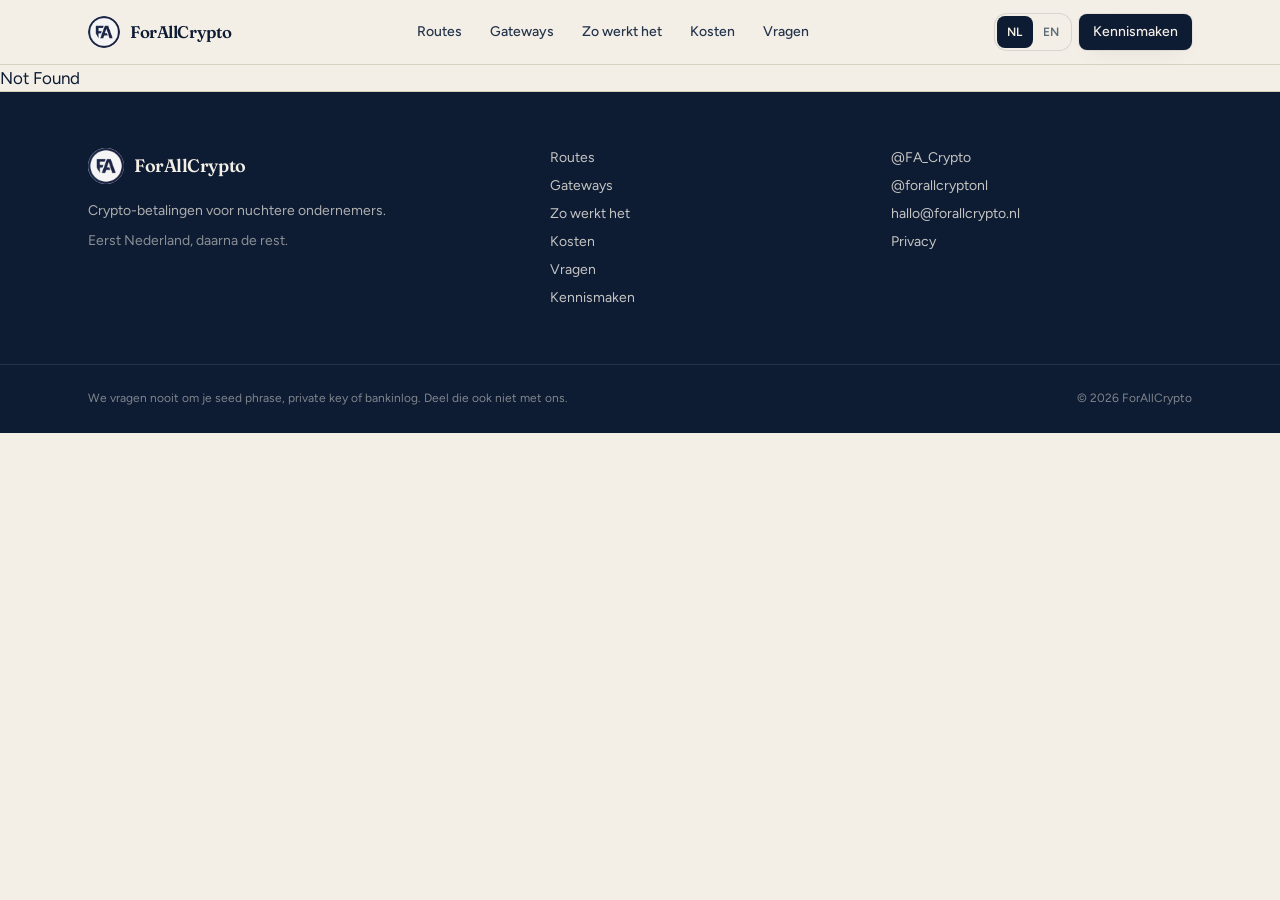
==== betaallink/index.html @ 60eb24a6 "Initial ForAllCrypto site for Netlify Git import" ====
<!DOCTYPE html><html lang="nl"><head><meta name="twitter:card" content="summary_large_image"><meta property="og:title" content="ForAllCrypto"><meta property="og:description" content="Accept crypto payments for your business."><meta charSet="utf-8"/><meta name="viewport" content="width=device-width, initial-scale=1"/><link rel="preload" as="image" href="/media/fa-avatar.jpg"/><link rel="preload" as="image" href="/media/route-link.jpg"/><link rel="stylesheet" href="/assets/styles-Dtj2QaFm.css" data-precedence="default"/><link rel="stylesheet" href="https://fonts.googleapis.com/css2?family=Figtree:ital,wght@0,400;0,500;0,600;0,700;1,400&amp;family=Fraunces:opsz,wght@9..144,500;9..144,600;9..144,700&amp;family=IBM+Plex+Mono:wght@500&amp;display=swap" data-precedence="default"/><title>ForAllCrypto</title><meta name="description" content="Accepteer Bitcoin en crypto in je winkel, webshop of praktijk. ForAllCrypto richt CoinGate in — helder uitgelegd, getest voordat je live gaat."/><meta name="theme-color" content="#0D1B33"/><link rel="modulepreload" href="/assets/index-r__6BEg7.js"/><link rel="modulepreload" href="/assets/betaallink-CCTrURVO.js"/><link rel="modulepreload" href="/assets/inner-page-BhncmUHJ.js"/><link rel="icon" type="image/svg+xml" href="/favicon.svg"/><link rel="manifest" href="/__grok/manifest.webmanifest"/><link rel="apple-touch-icon" href="/__grok/icon-180.png"/><link rel="preconnect" href="https://fonts.googleapis.com"/><link rel="preconnect" href="https://fonts.gstatic.com" crossorigin="anonymous"/><meta name="apple-mobile-web-app-title" content="ForAllCrypto"><meta name="apple-mobile-web-app-status-bar-style" content="black"></head><body><div class="min-h-dvh bg-paper text-ink"><a href="#main" class="sr-only focus:not-sr-only focus:absolute focus:left-4 focus:top-4 focus:z-50 focus:rounded-md focus:bg-ink focus:px-3 focus:py-2 focus:text-paper">Ga naar de inhoud</a><header class="sticky top-0 z-40 border-b border-line/80 bg-paper/90 backdrop-blur-md"><div class="mx-auto flex h-16 max-w-6xl items-center justify-between gap-4 px-4 sm:px-6"><a aria-label="ForAllCrypto" href="/" class="shrink-0"><span class="flex items-center gap-2.5"><img src="/media/fa-avatar.jpg" alt="" width="40" height="40" class="block rounded-full outline-1 -outline-offset-1 outline-ink/10 size-8"/><span class="font-display text-[1.05rem] font-semibold tracking-tight text-ink">ForAllCrypto</span></span></a><nav class="hidden items-center gap-7 lg:flex" aria-label="Hoofd"><a href="/#routes" class="text-sm font-medium text-ink-soft transition-colors hover:text-ink">Routes</a><a href="/gateways" class="text-sm font-medium text-ink-soft transition-colors hover:text-ink">Gateways</a><a href="/zo-werkt-het" class="text-sm font-medium text-ink-soft transition-colors hover:text-ink">Zo werkt het</a><a href="/kosten" class="text-sm font-medium text-ink-soft transition-colors hover:text-ink">Kosten</a><a href="/faq" class="text-sm font-medium text-ink-soft transition-colors hover:text-ink">Vragen</a></nav><div class="flex items-center gap-2"><div class="flex rounded-md p-0.5 shadow-[0_0_0_1px_rgba(13,27,51,0.12)]" role="group" aria-label="Language"><button type="button" class="h-8 min-w-9 rounded-sm px-2 text-xs font-semibold tracking-wide bg-ink text-paper" aria-pressed="true">NL</button><button type="button" class="h-8 min-w-9 rounded-sm px-2 text-xs font-semibold tracking-wide text-muted hover:text-ink" aria-pressed="false">EN</button></div><a href="/kennismaken" class="items-center justify-center gap-2 whitespace-nowrap font-medium transition-[transform,background-color,color,box-shadow,opacity] duration-150 ease-out focus-visible:outline-none focus-visible:ring-2 focus-visible:ring-ink/40 focus-visible:ring-offset-2 focus-visible:ring-offset-paper disabled:pointer-events-none disabled:opacity-40 active:not-disabled:scale-[0.96] [&amp;_svg]:pointer-events-none [&amp;_svg]:shrink-0 bg-ink text-paper shadow-border hover:bg-ink-soft h-9 rounded-sm px-3.5 text-sm hidden sm:inline-flex">Kennismaken</a><button type="button" class="inline-flex size-11 items-center justify-center rounded-md lg:hidden" aria-expanded="false" aria-label="Menu"><svg xmlns="http://www.w3.org/2000/svg" width="24" height="24" viewBox="0 0 24 24" fill="none" stroke="currentColor" stroke-width="2" stroke-linecap="round" stroke-linejoin="round" class="lucide lucide-menu size-5" aria-hidden="true"><path d="M4 12h16"></path><path d="M4 18h16"></path><path d="M4 6h16"></path></svg></button></div></div></header><!--$--><main id="main"><section class="border-b border-line px-4 py-12 sm:px-6 sm:py-16"><div class="mx-auto grid max-w-6xl items-end gap-10 lg:grid-cols-[1.1fr_0.9fr]"><div><a href="/" class="mb-6 inline-flex items-center gap-2 text-sm font-medium text-muted hover:text-ink"><svg xmlns="http://www.w3.org/2000/svg" width="24" height="24" viewBox="0 0 24 24" fill="none" stroke="currentColor" stroke-width="2" stroke-linecap="round" stroke-linejoin="round" class="lucide lucide-arrow-left size-4" aria-hidden="true"><path d="m12 19-7-7 7-7"></path><path d="M19 12H5"></path></svg>Terug naar home</a><p class="text-xs font-semibold uppercase tracking-[0.18em] text-steel">Dienstverleners</p><h1 class="mt-3 max-w-2xl font-display text-4xl font-medium tracking-tight text-ink sm:text-5xl">Een betaallink onder je offerte.</h1><p class="mt-5 max-w-xl text-lg text-muted">Geen kassa, geen webshop-plugin. Een verzoek, een QR, een status. Past bij freelancers, studios en bureaus.</p><a href="/kennismaken" class="inline-flex items-center justify-center gap-2 whitespace-nowrap font-medium transition-[transform,background-color,color,box-shadow,opacity] duration-150 ease-out focus-visible:outline-none focus-visible:ring-2 focus-visible:ring-ink/40 focus-visible:ring-offset-2 focus-visible:ring-offset-paper disabled:pointer-events-none disabled:opacity-40 active:not-disabled:scale-[0.96] [&amp;_svg]:pointer-events-none [&amp;_svg]:shrink-0 bg-ink text-paper shadow-border hover:bg-ink-soft h-11 rounded-md px-5 text-sm mt-8">Bespreek deze route</a></div><img src="/media/route-link.jpg" alt="" class="aspect-[4/3] w-full rounded-xl object-cover shadow-border outline outline-1 -outline-offset-1 outline-ink/10"/></div></section><section class="px-4 py-14 sm:px-6 sm:py-20"><div class="mx-auto max-w-6xl"><div class="grid gap-6 md:grid-cols-3"><article class="rounded-xl bg-paper-2 p-6"><h2 class="font-display text-xl font-medium text-ink">Stuur wanneer jij klaar bent</h2><p class="mt-3 text-sm leading-relaxed text-muted">Bedrag en omschrijving, link in de mail of op de factuur. De klant betaalt wanneer het uitkomt.</p></article><article class="rounded-xl bg-paper-2 p-6"><h2 class="font-display text-xl font-medium text-ink">Zichtbaar voor jou</h2><p class="mt-3 text-sm leading-relaxed text-muted">Je ziet of het verzoek open, betaald of verlopen is. Geen giswerk in WhatsApp.</p></article><article class="rounded-xl bg-paper-2 p-6"><h2 class="font-display text-xl font-medium text-ink">Ook voor eenmalige bedragen</h2><p class="mt-3 text-sm leading-relaxed text-muted">Aanbetaling, restbedrag, internationale opdrachtgever. We zetten de flow één keer goed.</p></article></div></div></section></main><!--/$--><footer class="border-t border-line bg-ink text-paper"><div class="mx-auto grid max-w-6xl gap-10 px-4 py-14 sm:px-6 md:grid-cols-[1.4fr_1fr_1fr]"><div><span class="flex items-center gap-2.5"><img src="/media/fa-avatar.jpg" alt="" width="40" height="40" class="block rounded-full outline-1 -outline-offset-1 outline-ink/10 size-9"/><span class="font-display text-lg font-semibold tracking-tight">ForAllCrypto</span></span><p class="mt-4 max-w-sm text-sm leading-relaxed text-paper/70">Crypto-betalingen voor nuchtere ondernemers.</p><p class="mt-2 text-sm text-paper/55">Eerst Nederland, daarna de rest.</p></div><div class="flex flex-col gap-2 text-sm"><a href="/winkel" class="text-paper/80 hover:text-paper">Routes</a><a href="/gateways" class="text-paper/80 hover:text-paper">Gateways</a><a href="/zo-werkt-het" class="text-paper/80 hover:text-paper">Zo werkt het</a><a href="/kosten" class="text-paper/80 hover:text-paper">Kosten</a><a href="/faq" class="text-paper/80 hover:text-paper">Vragen</a><a href="/kennismaken" class="text-paper/80 hover:text-paper">Kennismaken</a></div><div class="flex flex-col gap-2 text-sm"><a href="https://x.com/FA_Crypto" target="_blank" rel="noreferrer" class="text-paper/80 hover:text-paper">@FA_Crypto</a><a href="https://x.com/forallcryptonl" target="_blank" rel="noreferrer" class="text-paper/80 hover:text-paper">@forallcryptonl</a><a href="mailto:hallo@forallcrypto.nl" class="text-paper/80 hover:text-paper">hallo@forallcrypto.nl</a><a href="/privacy" class="text-paper/80 hover:text-paper">Privacy</a></div></div><div class="border-t border-paper/10"><div class="mx-auto flex max-w-6xl flex-col gap-3 px-4 py-6 text-xs leading-relaxed text-paper/50 sm:flex-row sm:items-center sm:justify-between sm:px-6"><p>We vragen nooit om je seed phrase, private key of bankinlog. Deel die ook niet met ons.</p><p>© <!-- -->2026<!-- --> <!-- -->ForAllCrypto</p></div></div></footer></div><script class="$tsr" id="$tsr-stream-barrier">(self.$R=self.$R||{})["tsr"]=[];self.$_TSR={h(){this.hydrated=!0,this.c()},e(){this.streamEnded=!0,this.c()},c(){this.hydrated&&this.streamEnded&&(delete self.$_TSR,delete self.$R.tsr)},p(e){this.initialized?e():this.buffer.push(e)},buffer:[]};$_TSR.router=($R=>$R[0]={manifest:$R[1]={routes:$R[2]={__root__:$R[3]={preloads:$R[4]=["/assets/index-r__6BEg7.js"],scripts:$R[5]=[$R[6]={attrs:$R[7]={type:"module",async:!0,src:"/assets/index-r__6BEg7.js"}}]},"/betaallink":$R[8]={preloads:$R[9]=["/assets/betaallink-CCTrURVO.js","/assets/inner-page-BhncmUHJ.js"]}}},matches:$R[10]=[$R[11]={i:"__root__ ",u:1788817707900,s:"success",ssr:!0},$R[12]={i:" betaallink betaallink",u:1788817707900,s:"success",ssr:!0}]})($R["tsr"]);$_TSR.e();document.currentScript.remove()</script><script type="module" async="" src="/assets/index-r__6BEg7.js"></script></body></html>
---- assets/styles-Dtj2QaFm.css ----
/*! tailwindcss v4.3.3 | MIT License | https://tailwindcss.com */
@layer properties{@supports (((-webkit-hyphens:none)) and (not (margin-trim:inline))) or ((-moz-orient:inline) and (not (color:rgb(from red r g b)))){*,:before,:after,::backdrop{--tw-scale-x:1;--tw-scale-y:1;--tw-scale-z:1;--tw-rotate-x:initial;--tw-rotate-y:initial;--tw-rotate-z:initial;--tw-skew-x:initial;--tw-skew-y:initial;--tw-space-y-reverse:0;--tw-divide-y-reverse:0;--tw-border-style:solid;--tw-leading:initial;--tw-font-weight:initial;--tw-tracking:initial;--tw-ordinal:initial;--tw-slashed-zero:initial;--tw-numeric-figure:initial;--tw-numeric-spacing:initial;--tw-numeric-fraction:initial;--tw-shadow:0 0 #0000;--tw-shadow-color:initial;--tw-shadow-alpha:100%;--tw-inset-shadow:0 0 #0000;--tw-inset-shadow-color:initial;--tw-inset-shadow-alpha:100%;--tw-ring-color:initial;--tw-ring-shadow:0 0 #0000;--tw-inset-ring-color:initial;--tw-inset-ring-shadow:0 0 #0000;--tw-ring-inset:initial;--tw-ring-offset-width:0px;--tw-ring-offset-color:#fff;--tw-ring-offset-shadow:0 0 #0000;--tw-outline-style:solid;--tw-blur:initial;--tw-brightness:initial;--tw-contrast:initial;--tw-grayscale:initial;--tw-hue-rotate:initial;--tw-invert:initial;--tw-opacity:initial;--tw-saturate:initial;--tw-sepia:initial;--tw-drop-shadow:initial;--tw-drop-shadow-color:initial;--tw-drop-shadow-alpha:100%;--tw-drop-shadow-size:initial;--tw-backdrop-blur:initial;--tw-backdrop-brightness:initial;--tw-backdrop-contrast:initial;--tw-backdrop-grayscale:initial;--tw-backdrop-hue-rotate:initial;--tw-backdrop-invert:initial;--tw-backdrop-opacity:initial;--tw-backdrop-saturate:initial;--tw-backdrop-sepia:initial;--tw-duration:initial;--tw-ease:initial;--tw-translate-x:0;--tw-translate-y:0;--tw-translate-z:0;--tw-content:""}}}@layer theme{:root,:host{--font-sans:"Figtree", "Segoe UI", system-ui, sans-serif;--font-mono:"IBM Plex Mono", ui-monospace, "SF Mono", Menlo, monospace;--color-red-500:oklch(63.7% .237 25.331);--color-zinc-50:oklch(98.5% 0 none);--color-zinc-400:oklch(70.5% .015 286.067);--color-zinc-500:oklch(55.2% .016 285.938);--color-zinc-900:oklch(21% .006 285.885);--color-zinc-950:oklch(14.1% .005 285.823);--color-neutral-100:oklch(97% 0 none);--color-neutral-300:oklch(87% 0 none);--color-neutral-500:oklch(55.6% 0 none);--color-neutral-700:oklch(37.1% 0 none);--color-neutral-900:oklch(20.5% 0 none);--color-black:#000;--color-white:#fff;--spacing:.25rem;--container-sm:24rem;--container-md:28rem;--container-lg:32rem;--container-xl:36rem;--container-2xl:42rem;--container-6xl:72rem;--text-xs:.75rem;--text-xs--line-height:calc(1 / .75);--text-sm:.875rem;--text-sm--line-height:calc(1.25 / .875);--text-base:1rem;--text-base--line-height:calc(1.5 / 1);--text-lg:1.125rem;--text-lg--line-height:calc(1.75 / 1.125);--text-xl:1.25rem;--text-xl--line-height:calc(1.75 / 1.25);--text-2xl:1.5rem;--text-2xl--line-height:calc(2 / 1.5);--text-3xl:1.875rem;--text-3xl--line-height:calc(2.25 / 1.875);--text-4xl:2.25rem;--text-4xl--line-height:calc(2.5 / 2.25);--text-5xl:3rem;--text-5xl--line-height:1;--text-6xl:3.75rem;--text-6xl--line-height:1;--font-weight-medium:500;--font-weight-semibold:600;--tracking-tight:-.025em;--tracking-wide:.025em;--leading-tight:1.25;--leading-snug:1.375;--leading-normal:1.5;--leading-relaxed:1.625;--radius-xs:4px;--radius-sm:8px;--radius-md:12px;--radius-lg:20px;--radius-xl:28px;--radius-2xl:36px;--ease-out:cubic-bezier(.22, 1, .36, 1);--ease-in-out:cubic-bezier(.4, 0, .2, 1);--animate-pulse:pulse 2s cubic-bezier(.4, 0, .6, 1) infinite;--blur-md:12px;--default-transition-duration:.15s;--default-transition-timing-function:cubic-bezier(.4, 0, .2, 1);--default-font-family:var(--font-sans);--default-mono-font-family:var(--font-mono);--color-paper:#f3efe6;--color-paper-2:#e8e1d2;--color-paper-3:#ddd4c2;--color-ink:#0d1b33;--color-ink-soft:#24344c;--color-muted:#5c6b7a;--color-steel:#6a7f93;--color-line:#d4cbb8;--color-live:#2f6b55;--color-live-bg:#dce8e2;--color-warn:#8a5a2b;--font-display:"Fraunces", "Iowan Old Style", "Palatino Linotype", serif;--shadow-border:0px 0px 0px 1px #0d1b330f, 0px 1px 2px -1px #0d1b330f, 0px 8px 24px -12px #0d1b331f;--motion-quick:.15s;--motion-fast:.25s;--motion-slow:.4s}}@layer base{*,:after,:before,::backdrop{box-sizing:border-box;border:0 solid;margin:0;padding:0}::file-selector-button{box-sizing:border-box;border:0 solid;margin:0;padding:0}html,:host{-webkit-text-size-adjust:100%;tab-size:4;line-height:1.5;font-family:var(--default-font-family,-apple-system, BlinkMacSystemFont, "Segoe UI", Roboto, "Helvetica Neue", "Noto Sans", Arial, sans-serif, "Apple Color Emoji", "Segoe UI Emoji", "Segoe UI Symbol", "Noto Color Emoji");font-feature-settings:var(--default-font-feature-settings,normal);font-variation-settings:var(--default-font-variation-settings,normal);-webkit-tap-highlight-color:transparent}hr{height:0;color:inherit;border-top-width:1px}abbr:where([title]){-webkit-text-decoration:underline dotted;text-decoration:underline dotted}h1,h2,h3,h4,h5,h6{font-size:inherit;font-weight:inherit}a{color:inherit;-webkit-text-decoration:inherit;-webkit-text-decoration:inherit;-webkit-text-decoration:inherit;-webkit-text-decoration:inherit;text-decoration:inherit}b,strong{font-weight:bolder}code,kbd,samp,pre{font-family:var(--default-mono-font-family,ui-monospace, SFMono-Regular, Menlo, Monaco, Consolas, "Liberation Mono", "Courier New", monospace);font-feature-settings:var(--default-mono-font-feature-settings,normal);font-variation-settings:var(--default-mono-font-variation-settings,normal);font-size:1em}small{font-size:80%}sub,sup{vertical-align:baseline;font-size:75%;line-height:0;position:relative}sub{bottom:-.25em}sup{top:-.5em}table{text-indent:0;border-color:inherit;border-collapse:collapse}:-moz-focusring:where(:not(iframe)){outline:auto}progress{vertical-align:baseline}summary{display:list-item}ol,ul,menu{list-style:none}img,svg,video,canvas,audio,iframe,embed,object{vertical-align:middle;display:block}img,video{max-width:100%;height:auto}button,input,select,optgroup,textarea{font:inherit;font-feature-settings:inherit;font-variation-settings:inherit;letter-spacing:inherit;color:inherit;opacity:1;background-color:#0000;border-radius:0}::file-selector-button{font:inherit;font-feature-settings:inherit;font-variation-settings:inherit;letter-spacing:inherit;color:inherit;opacity:1;background-color:#0000;border-radius:0}:where(select:is([multiple],[size])) optgroup{font-weight:bolder}:where(select:is([multiple],[size])) optgroup option{padding-inline-start:20px}::file-selector-button{margin-inline-end:4px}::placeholder{opacity:1}@supports (not ((-webkit-appearance:-apple-pay-button))) or (contain-intrinsic-size:1px){::placeholder{color:currentColor}@supports (color:color-mix(in lab, red, red)){::placeholder{color:color-mix(in oklab, currentcolor 50%, transparent)}}}textarea{resize:vertical}::-webkit-search-decoration{-webkit-appearance:none}::-webkit-date-and-time-value{min-height:1lh;text-align:inherit}::-webkit-datetime-edit{display:inline-flex}::-webkit-datetime-edit-fields-wrapper{padding:0}::-webkit-datetime-edit{padding-block:0}::-webkit-datetime-edit-year-field{padding-block:0}::-webkit-datetime-edit-month-field{padding-block:0}::-webkit-datetime-edit-day-field{padding-block:0}::-webkit-datetime-edit-hour-field{padding-block:0}::-webkit-datetime-edit-minute-field{padding-block:0}::-webkit-datetime-edit-second-field{padding-block:0}::-webkit-datetime-edit-millisecond-field{padding-block:0}::-webkit-datetime-edit-meridiem-field{padding-block:0}::-webkit-calendar-picker-indicator{line-height:1}:-moz-ui-invalid{box-shadow:none}button,input:where([type=button],[type=reset],[type=submit]){appearance:button}::file-selector-button{appearance:button}::-webkit-inner-spin-button{height:auto}::-webkit-outer-spin-button{height:auto}[hidden]:where(:not([hidden=until-found])){display:none!important}html{-webkit-font-smoothing:antialiased;-moz-osx-font-smoothing:grayscale;background:var(--color-paper);color:var(--color-ink)}body{background:var(--color-paper);color:var(--color-ink);font-family:var(--font-sans);font-size:1.0625rem;line-height:1.55}button:not(:disabled),[role=button]:not(:disabled){cursor:pointer}h1,h2,h3{text-wrap:balance;font-family:var(--font-display);letter-spacing:-.03em;line-height:1.12}p{text-wrap:pretty}::selection{background:var(--color-ink);color:var(--color-paper)}input,textarea,select{font:inherit}}@layer components;@layer utilities{.collapse{visibility:collapse}.invisible{visibility:hidden}.visible{visibility:visible}.sr-only{clip-path:inset(50%);white-space:nowrap;border-width:0;width:1px;height:1px;margin:-1px;padding:0;position:absolute;overflow:hidden}.absolute{position:absolute}.fixed{position:fixed}.relative{position:relative}.static{position:static}.sticky{position:sticky}.inset-0{inset:0}.top-0{top:0}.right-1{right:var(--spacing)}.right-2{right:calc(var(--spacing) * 2)}.right-3{right:calc(var(--spacing) * 3)}.right-4{right:calc(var(--spacing) * 4)}.bottom-4{bottom:calc(var(--spacing) * 4)}.left-1{left:var(--spacing)}.left-2{left:calc(var(--spacing) * 2)}.left-3{left:calc(var(--spacing) * 3)}.left-4{left:calc(var(--spacing) * 4)}.z-40{z-index:40}.container{width:100%}@media (width>=40rem){.container{max-width:40rem}}@media (width>=48rem){.container{max-width:48rem}}@media (width>=64rem){.container{max-width:64rem}}@media (width>=80rem){.container{max-width:80rem}}@media (width>=96rem){.container{max-width:96rem}}.mx-auto{margin-inline:auto}.mt-0\.5{margin-top:calc(var(--spacing) * .5)}.mt-1{margin-top:var(--spacing)}.mt-2{margin-top:calc(var(--spacing) * 2)}.mt-3{margin-top:calc(var(--spacing) * 3)}.mt-4{margin-top:calc(var(--spacing) * 4)}.mt-5{margin-top:calc(var(--spacing) * 5)}.mt-6{margin-top:calc(var(--spacing) * 6)}.mt-8{margin-top:calc(var(--spacing) * 8)}.mt-10{margin-top:calc(var(--spacing) * 10)}.mb-6{margin-bottom:calc(var(--spacing) * 6)}.ml-px{margin-left:1px}.block{display:block}.flex{display:flex}.grid{display:grid}.hidden{display:none}.inline{display:inline}.inline-flex{display:inline-flex}.table{display:table}.aspect-\[4\/3\]{aspect-ratio:4/3}.aspect-\[16\/9\]{aspect-ratio:16/9}.aspect-\[16\/10\]{aspect-ratio:16/10}.size-4{width:calc(var(--spacing) * 4);height:calc(var(--spacing) * 4)}.size-5{width:calc(var(--spacing) * 5);height:calc(var(--spacing) * 5)}.size-8{width:calc(var(--spacing) * 8);height:calc(var(--spacing) * 8)}.size-9{width:calc(var(--spacing) * 9);height:calc(var(--spacing) * 9)}.size-10{width:calc(var(--spacing) * 10);height:calc(var(--spacing) * 10)}.size-11{width:calc(var(--spacing) * 11);height:calc(var(--spacing) * 11)}.size-40{width:calc(var(--spacing) * 40);height:calc(var(--spacing) * 40)}.h-1{height:var(--spacing)}.h-2{height:calc(var(--spacing) * 2)}.h-8{height:calc(var(--spacing) * 8)}.h-9{height:calc(var(--spacing) * 9)}.h-11{height:calc(var(--spacing) * 11)}.h-12{height:calc(var(--spacing) * 12)}.h-16{height:calc(var(--spacing) * 16)}.min-h-12{min-height:calc(var(--spacing) * 12)}.min-h-28{min-height:calc(var(--spacing) * 28)}.min-h-dvh{min-height:100dvh}.min-h-screen{min-height:100vh}.w-8{width:calc(var(--spacing) * 8)}.w-full{width:100%}.max-w-2xl{max-width:var(--container-2xl)}.max-w-6xl{max-width:var(--container-6xl)}.max-w-\[16rem\]{max-width:16rem}.max-w-lg{max-width:var(--container-lg)}.max-w-md{max-width:var(--container-md)}.max-w-sm{max-width:var(--container-sm)}.max-w-xl{max-width:var(--container-xl)}.min-w-9{min-width:calc(var(--spacing) * 9)}.flex-1{flex:1}.shrink{flex-shrink:1}.shrink-0{flex-shrink:0}.scale-100{--tw-scale-x:100%;--tw-scale-y:100%;--tw-scale-z:100%;scale:var(--tw-scale-x) var(--tw-scale-y)}.scale-\[0\.25\]{scale:.25}.transform{transform:var(--tw-rotate-x,) var(--tw-rotate-y,) var(--tw-rotate-z,) var(--tw-skew-x,) var(--tw-skew-y,)}.animate-pulse{animation:var(--animate-pulse)}.cursor-pointer{cursor:pointer}.resize{resize:both}.appearance-none{appearance:none}.flex-col{flex-direction:column}.flex-wrap{flex-wrap:wrap}.place-items-center{place-items:center}.items-baseline{align-items:baseline}.items-center{align-items:center}.items-end{align-items:flex-end}.items-start{align-items:flex-start}.justify-between{justify-content:space-between}.justify-center{justify-content:center}.gap-1{gap:var(--spacing)}.gap-1\.5{gap:calc(var(--spacing) * 1.5)}.gap-2{gap:calc(var(--spacing) * 2)}.gap-2\.5{gap:calc(var(--spacing) * 2.5)}.gap-3{gap:calc(var(--spacing) * 3)}.gap-4{gap:calc(var(--spacing) * 4)}.gap-5{gap:calc(var(--spacing) * 5)}.gap-6{gap:calc(var(--spacing) * 6)}.gap-7{gap:calc(var(--spacing) * 7)}.gap-10{gap:calc(var(--spacing) * 10)}.gap-12{gap:calc(var(--spacing) * 12)}.gap-px{gap:1px}:where(.space-y-2>:not(:last-child)){--tw-space-y-reverse:0;margin-block-start:calc(calc(var(--spacing) * 2) * var(--tw-space-y-reverse));margin-block-end:calc(calc(var(--spacing) * 2) * calc(1 - var(--tw-space-y-reverse)))}:where(.space-y-3>:not(:last-child)){--tw-space-y-reverse:0;margin-block-start:calc(calc(var(--spacing) * 3) * var(--tw-space-y-reverse));margin-block-end:calc(calc(var(--spacing) * 3) * calc(1 - var(--tw-space-y-reverse)))}.gap-x-5{column-gap:calc(var(--spacing) * 5)}.gap-y-2{row-gap:calc(var(--spacing) * 2)}:where(.divide-y>:not(:last-child)){--tw-divide-y-reverse:0;border-bottom-style:var(--tw-border-style);border-top-style:var(--tw-border-style);border-top-width:calc(1px * var(--tw-divide-y-reverse));border-bottom-width:calc(1px * calc(1 - var(--tw-divide-y-reverse)))}:where(.divide-line>:not(:last-child)){border-color:var(--color-line)}.truncate{text-overflow:ellipsis;white-space:nowrap;overflow:hidden}.overflow-hidden{overflow:hidden}.rounded{border-radius:.25rem}.rounded-2xl{border-radius:var(--radius-2xl)}.rounded-full{border-radius:2147483647px}.rounded-lg{border-radius:var(--radius-lg)}.rounded-md{border-radius:var(--radius-md)}.rounded-sm{border-radius:var(--radius-sm)}.rounded-xl{border-radius:var(--radius-xl)}.border{border-style:var(--tw-border-style);border-width:1px}.border-y{border-block-style:var(--tw-border-style);border-block-width:1px}.border-t{border-top-style:var(--tw-border-style);border-top-width:1px}.border-b{border-bottom-style:var(--tw-border-style);border-bottom-width:1px}.border-line{border-color:var(--color-line)}.border-line\/80{border-color:#d4cbb8cc}@supports (color:color-mix(in lab, red, red)){.border-line\/80{border-color:color-mix(in oklab, var(--color-line) 80%, transparent)}}.border-neutral-300{border-color:var(--color-neutral-300)}.border-paper\/10{border-color:#f3efe61a}@supports (color:color-mix(in lab, red, red)){.border-paper\/10{border-color:color-mix(in oklab, var(--color-paper) 10%, transparent)}}.bg-black{background-color:var(--color-black)}.bg-black\/10{background-color:#0000001a}@supports (color:color-mix(in lab, red, red)){.bg-black\/10{background-color:color-mix(in oklab, var(--color-black) 10%, transparent)}}.bg-ink{background-color:var(--color-ink)}.bg-ink\/5{background-color:#0d1b330d}@supports (color:color-mix(in lab, red, red)){.bg-ink\/5{background-color:color-mix(in oklab, var(--color-ink) 5%, transparent)}}.bg-ink\/10{background-color:#0d1b331a}@supports (color:color-mix(in lab, red, red)){.bg-ink\/10{background-color:color-mix(in oklab, var(--color-ink) 10%, transparent)}}.bg-line{background-color:var(--color-line)}.bg-live-bg{background-color:var(--color-live-bg)}.bg-paper{background-color:var(--color-paper)}.bg-paper-2{background-color:var(--color-paper-2)}.bg-paper-2\/60{background-color:#e8e1d299}@supports (color:color-mix(in lab, red, red)){.bg-paper-2\/60{background-color:color-mix(in oklab, var(--color-paper-2) 60%, transparent)}}.bg-paper-3{background-color:var(--color-paper-3)}.bg-paper\/5{background-color:#f3efe60d}@supports (color:color-mix(in lab, red, red)){.bg-paper\/5{background-color:color-mix(in oklab, var(--color-paper) 5%, transparent)}}.bg-paper\/10{background-color:#f3efe61a}@supports (color:color-mix(in lab, red, red)){.bg-paper\/10{background-color:color-mix(in oklab, var(--color-paper) 10%, transparent)}}.bg-paper\/90{background-color:#f3efe6e6}@supports (color:color-mix(in lab, red, red)){.bg-paper\/90{background-color:color-mix(in oklab, var(--color-paper) 90%, transparent)}}.bg-paper\/95{background-color:#f3efe6f2}@supports (color:color-mix(in lab, red, red)){.bg-paper\/95{background-color:color-mix(in oklab, var(--color-paper) 95%, transparent)}}.bg-transparent{background-color:#0000}.bg-zinc-50{background-color:var(--color-zinc-50)}.object-cover{object-fit:cover}.p-0\.5{padding:calc(var(--spacing) * .5)}.p-2{padding:calc(var(--spacing) * 2)}.p-3{padding:calc(var(--spacing) * 3)}.p-6{padding:calc(var(--spacing) * 6)}.p-8{padding:calc(var(--spacing) * 8)}.p-\[16px\]{padding:16px}.px-2{padding-inline:calc(var(--spacing) * 2)}.px-2\.5{padding-inline:calc(var(--spacing) * 2.5)}.px-3{padding-inline:calc(var(--spacing) * 3)}.px-3\.5{padding-inline:calc(var(--spacing) * 3.5)}.px-4{padding-inline:calc(var(--spacing) * 4)}.px-5{padding-inline:calc(var(--spacing) * 5)}.px-6{padding-inline:calc(var(--spacing) * 6)}.py-1{padding-block:var(--spacing)}.py-2{padding-block:calc(var(--spacing) * 2)}.py-3{padding-block:calc(var(--spacing) * 3)}.py-4{padding-block:calc(var(--spacing) * 4)}.py-5{padding-block:calc(var(--spacing) * 5)}.py-6{padding-block:calc(var(--spacing) * 6)}.py-8{padding-block:calc(var(--spacing) * 8)}.py-12{padding-block:calc(var(--spacing) * 12)}.py-14{padding-block:calc(var(--spacing) * 14)}.py-16{padding-block:calc(var(--spacing) * 16)}.pt-5{padding-top:calc(var(--spacing) * 5)}.pr-3\.5{padding-right:calc(var(--spacing) * 3.5)}.pb-3{padding-bottom:calc(var(--spacing) * 3)}.pb-5{padding-bottom:calc(var(--spacing) * 5)}.pb-6{padding-bottom:calc(var(--spacing) * 6)}.pl-4{padding-left:calc(var(--spacing) * 4)}.text-center{text-align:center}.text-left{text-align:left}.text-right{text-align:right}.font-mono{font-family:var(--font-mono)}.text-2xl{font-size:var(--text-2xl);line-height:var(--tw-leading,var(--text-2xl--line-height))}.text-3xl{font-size:var(--text-3xl);line-height:var(--tw-leading,var(--text-3xl--line-height))}.text-4xl{font-size:var(--text-4xl);line-height:var(--tw-leading,var(--text-4xl--line-height))}.text-base{font-size:var(--text-base);line-height:var(--tw-leading,var(--text-base--line-height))}.text-lg{font-size:var(--text-lg);line-height:var(--tw-leading,var(--text-lg--line-height))}.text-sm{font-size:var(--text-sm);line-height:var(--tw-leading,var(--text-sm--line-height))}.text-xl{font-size:var(--text-xl);line-height:var(--tw-leading,var(--text-xl--line-height))}.text-xs{font-size:var(--text-xs);line-height:var(--tw-leading,var(--text-xs--line-height))}.text-\[0\.7rem\]{font-size:.7rem}.text-\[0\.95rem\]{font-size:.95rem}.text-\[0\.98rem\]{font-size:.98rem}.text-\[1\.05rem\]{font-size:1.05rem}.text-\[2\.4rem\]{font-size:2.4rem}.text-\[13px\]{font-size:13px}.leading-\[1\.08\]{--tw-leading:1.08;line-height:1.08}.leading-relaxed{--tw-leading:var(--leading-relaxed);line-height:var(--leading-relaxed)}.font-medium{--tw-font-weight:var(--font-weight-medium);font-weight:var(--font-weight-medium)}.font-semibold{--tw-font-weight:var(--font-weight-semibold);font-weight:var(--font-weight-semibold)}.tracking-\[0\.14em\]{--tw-tracking:.14em;letter-spacing:.14em}.tracking-\[0\.16em\]{--tw-tracking:.16em;letter-spacing:.16em}.tracking-\[0\.18em\]{--tw-tracking:.18em;letter-spacing:.18em}.tracking-tight{--tw-tracking:var(--tracking-tight);letter-spacing:var(--tracking-tight)}.tracking-wide{--tw-tracking:var(--tracking-wide);letter-spacing:var(--tracking-wide)}.text-balance{text-wrap:balance}.text-wrap{text-wrap:wrap}.break-words{overflow-wrap:break-word}.whitespace-nowrap{white-space:nowrap}.text-ink{color:var(--color-ink)}.text-ink-soft{color:var(--color-ink-soft)}.text-live{color:var(--color-live)}.text-muted{color:var(--color-muted)}.text-neutral-500{color:var(--color-neutral-500)}.text-paper{color:var(--color-paper)}.text-paper\/50{color:#f3efe680}@supports (color:color-mix(in lab, red, red)){.text-paper\/50{color:color-mix(in oklab, var(--color-paper) 50%, transparent)}}.text-paper\/55{color:#f3efe68c}@supports (color:color-mix(in lab, red, red)){.text-paper\/55{color:color-mix(in oklab, var(--color-paper) 55%, transparent)}}.text-paper\/60{color:#f3efe699}@supports (color:color-mix(in lab, red, red)){.text-paper\/60{color:color-mix(in oklab, var(--color-paper) 60%, transparent)}}.text-paper\/70{color:#f3efe6b3}@supports (color:color-mix(in lab, red, red)){.text-paper\/70{color:color-mix(in oklab, var(--color-paper) 70%, transparent)}}.text-paper\/75{color:#f3efe6bf}@supports (color:color-mix(in lab, red, red)){.text-paper\/75{color:color-mix(in oklab, var(--color-paper) 75%, transparent)}}.text-paper\/80{color:#f3efe6cc}@supports (color:color-mix(in lab, red, red)){.text-paper\/80{color:color-mix(in oklab, var(--color-paper) 80%, transparent)}}.text-paper\/85{color:#f3efe6d9}@supports (color:color-mix(in lab, red, red)){.text-paper\/85{color:color-mix(in oklab, var(--color-paper) 85%, transparent)}}.text-red-500{color:var(--color-red-500)}.text-steel{color:var(--color-steel)}.text-warn{color:var(--color-warn)}.text-white{color:var(--color-white)}.text-zinc-500{color:var(--color-zinc-500)}.text-zinc-900{color:var(--color-zinc-900)}.uppercase{text-transform:uppercase}.tabular-nums{--tw-numeric-spacing:tabular-nums;font-variant-numeric:var(--tw-ordinal,) var(--tw-slashed-zero,) var(--tw-numeric-figure,) var(--tw-numeric-spacing,) var(--tw-numeric-fraction,)}.underline-offset-4{text-underline-offset:4px}.antialiased{-webkit-font-smoothing:antialiased;-moz-osx-font-smoothing:grayscale}.accent-ink{accent-color:var(--color-ink)}.opacity-0{opacity:0}.opacity-70{opacity:.7}.opacity-100{opacity:1}.shadow{--tw-shadow:0 1px 3px 0 var(--tw-shadow-color,#0000001a), 0 1px 2px -1px var(--tw-shadow-color,#0000001a);box-shadow:var(--tw-inset-shadow), var(--tw-inset-ring-shadow), var(--tw-ring-offset-shadow), var(--tw-ring-shadow), var(--tw-shadow)}.shadow-\[0_0_0_1px_rgba\(13\,27\,51\,0\.12\)\]{--tw-shadow:0 0 0 1px var(--tw-shadow-color,#0d1b331f);box-shadow:var(--tw-inset-shadow), var(--tw-inset-ring-shadow), var(--tw-ring-offset-shadow), var(--tw-ring-shadow), var(--tw-shadow)}.shadow-\[0_0_0_1px_rgba\(13\,27\,51\,0\.14\)\]{--tw-shadow:0 0 0 1px var(--tw-shadow-color,#0d1b3324);box-shadow:var(--tw-inset-shadow), var(--tw-inset-ring-shadow), var(--tw-ring-offset-shadow), var(--tw-ring-shadow), var(--tw-shadow)}.shadow-\[0_0_0_1px_rgba\(13\,27\,51\,0\.18\)\]{--tw-shadow:0 0 0 1px var(--tw-shadow-color,#0d1b332e);box-shadow:var(--tw-inset-shadow), var(--tw-inset-ring-shadow), var(--tw-ring-offset-shadow), var(--tw-ring-shadow), var(--tw-shadow)}.shadow-border{--tw-shadow:0px 0px 0px 1px var(--tw-shadow-color,#0d1b330f), 0px 1px 2px -1px var(--tw-shadow-color,#0d1b330f), 0px 8px 24px -12px var(--tw-shadow-color,#0d1b331f);box-shadow:var(--tw-inset-shadow), var(--tw-inset-ring-shadow), var(--tw-ring-offset-shadow), var(--tw-ring-shadow), var(--tw-shadow)}.ring{--tw-ring-shadow:var(--tw-ring-inset,) 0 0 0 calc(1px + var(--tw-ring-offset-width)) var(--tw-ring-color,currentcolor);box-shadow:var(--tw-inset-shadow), var(--tw-inset-ring-shadow), var(--tw-ring-offset-shadow), var(--tw-ring-shadow), var(--tw-shadow)}.outline,.outline-1{outline-style:var(--tw-outline-style);outline-width:1px}.-outline-offset-1{outline-offset:calc(1px * -1)}.outline-black\/10{outline-color:#0000001a}@supports (color:color-mix(in lab, red, red)){.outline-black\/10{outline-color:color-mix(in oklab, var(--color-black) 10%, transparent)}}.outline-ink\/10{outline-color:#0d1b331a}@supports (color:color-mix(in lab, red, red)){.outline-ink\/10{outline-color:color-mix(in oklab, var(--color-ink) 10%, transparent)}}.outline-paper\/10{outline-color:#f3efe61a}@supports (color:color-mix(in lab, red, red)){.outline-paper\/10{outline-color:color-mix(in oklab, var(--color-paper) 10%, transparent)}}.blur{--tw-blur:blur(8px);filter:var(--tw-blur,) var(--tw-brightness,) var(--tw-contrast,) var(--tw-grayscale,) var(--tw-hue-rotate,) var(--tw-invert,) var(--tw-saturate,) var(--tw-sepia,) var(--tw-drop-shadow,)}.blur-\[4px\]{--tw-blur:blur(4px);filter:var(--tw-blur,) var(--tw-brightness,) var(--tw-contrast,) var(--tw-grayscale,) var(--tw-hue-rotate,) var(--tw-invert,) var(--tw-saturate,) var(--tw-sepia,) var(--tw-drop-shadow,)}.blur-none{--tw-blur: ;filter:var(--tw-blur,) var(--tw-brightness,) var(--tw-contrast,) var(--tw-grayscale,) var(--tw-hue-rotate,) var(--tw-invert,) var(--tw-saturate,) var(--tw-sepia,) var(--tw-drop-shadow,)}.grayscale{--tw-grayscale:grayscale(100%);filter:var(--tw-blur,) var(--tw-brightness,) var(--tw-contrast,) var(--tw-grayscale,) var(--tw-hue-rotate,) var(--tw-invert,) var(--tw-saturate,) var(--tw-sepia,) var(--tw-drop-shadow,)}.invert{--tw-invert:invert(100%);filter:var(--tw-blur,) var(--tw-brightness,) var(--tw-contrast,) var(--tw-grayscale,) var(--tw-hue-rotate,) var(--tw-invert,) var(--tw-saturate,) var(--tw-sepia,) var(--tw-drop-shadow,)}.sepia{--tw-sepia:sepia(100%);filter:var(--tw-blur,) var(--tw-brightness,) var(--tw-contrast,) var(--tw-grayscale,) var(--tw-hue-rotate,) var(--tw-invert,) var(--tw-saturate,) var(--tw-sepia,) var(--tw-drop-shadow,)}.filter{filter:var(--tw-blur,) var(--tw-brightness,) var(--tw-contrast,) var(--tw-grayscale,) var(--tw-hue-rotate,) var(--tw-invert,) var(--tw-saturate,) var(--tw-sepia,) var(--tw-drop-shadow,)}.backdrop-blur-md{--tw-backdrop-blur:blur(var(--blur-md));-webkit-backdrop-filter:var(--tw-backdrop-blur,) var(--tw-backdrop-brightness,) var(--tw-backdrop-contrast,) var(--tw-backdrop-grayscale,) var(--tw-backdrop-hue-rotate,) var(--tw-backdrop-invert,) var(--tw-backdrop-opacity,) var(--tw-backdrop-saturate,) var(--tw-backdrop-sepia,);backdrop-filter:var(--tw-backdrop-blur,) var(--tw-backdrop-brightness,) var(--tw-backdrop-contrast,) var(--tw-backdrop-grayscale,) var(--tw-backdrop-hue-rotate,) var(--tw-backdrop-invert,) var(--tw-backdrop-opacity,) var(--tw-backdrop-saturate,) var(--tw-backdrop-sepia,)}.transition{transition-property:color,background-color,border-color,outline-color,text-decoration-color,fill,stroke,--tw-gradient-from,--tw-gradient-via,--tw-gradient-to,opacity,box-shadow,transform,translate,scale,rotate,filter,-webkit-backdrop-filter,backdrop-filter,display,content-visibility,overlay,pointer-events;transition-timing-function:var(--tw-ease,var(--default-transition-timing-function));transition-duration:var(--tw-duration,var(--default-transition-duration))}.transition-\[box-shadow\]{transition-property:box-shadow;transition-timing-function:var(--tw-ease,var(--default-transition-timing-function));transition-duration:var(--tw-duration,var(--default-transition-duration))}.transition-\[opacity\,filter\,scale\]{transition-property:opacity,filter,scale;transition-timing-function:var(--tw-ease,var(--default-transition-timing-function));transition-duration:var(--tw-duration,var(--default-transition-duration))}.transition-\[scale\,background-color\]{transition-property:scale,background-color;transition-timing-function:var(--tw-ease,var(--default-transition-timing-function));transition-duration:var(--tw-duration,var(--default-transition-duration))}.transition-\[scale\,opacity\,filter\]{transition-property:scale,opacity,filter;transition-timing-function:var(--tw-ease,var(--default-transition-timing-function));transition-duration:var(--tw-duration,var(--default-transition-duration))}.transition-\[transform\,background-color\,color\,box-shadow\,opacity\]{transition-property:transform,background-color,color,box-shadow,opacity;transition-timing-function:var(--tw-ease,var(--default-transition-timing-function));transition-duration:var(--tw-duration,var(--default-transition-duration))}.transition-colors{transition-property:color,background-color,border-color,outline-color,text-decoration-color,fill,stroke,--tw-gradient-from,--tw-gradient-via,--tw-gradient-to;transition-timing-function:var(--tw-ease,var(--default-transition-timing-function));transition-duration:var(--tw-duration,var(--default-transition-duration))}.transition-transform{transition-property:transform,translate,scale,rotate;transition-timing-function:var(--tw-ease,var(--default-transition-timing-function));transition-duration:var(--tw-duration,var(--default-transition-duration))}.duration-150{--tw-duration:.15s;transition-duration:.15s}.duration-200{--tw-duration:.2s;transition-duration:.2s}.duration-300{--tw-duration:.3s;transition-duration:.3s}.duration-500{--tw-duration:.5s;transition-duration:.5s}.ease-\[cubic-bezier\(0\.2\,0\,0\,1\)\]{--tw-ease:cubic-bezier(.2,0,0,1);transition-timing-function:cubic-bezier(.2,0,0,1)}.ease-out{--tw-ease:var(--ease-out);transition-timing-function:var(--ease-out)}.outline-none{--tw-outline-style:none;outline-style:none}@media (hover:hover){.group-hover\:translate-x-0\.5:is(:where(.group):hover *){--tw-translate-x:calc(var(--spacing) * .5);translate:var(--tw-translate-x) var(--tw-translate-y)}.group-hover\:scale-\[1\.03\]:is(:where(.group):hover *){scale:1.03}}.placeholder\:text-steel::placeholder{color:var(--color-steel)}.after\:absolute:after{content:var(--tw-content);position:absolute}.after\:top-1\/2:after{content:var(--tw-content);top:50%}.after\:left-1\/2:after{content:var(--tw-content);left:50%}.after\:size-10:after{content:var(--tw-content);width:calc(var(--spacing) * 10);height:calc(var(--spacing) * 10)}.after\:-translate-1\/2:after{content:var(--tw-content);--tw-translate-x:calc(calc(1 / 2 * 100%) * -1);--tw-translate-y:calc(calc(1 / 2 * 100%) * -1);translate:var(--tw-translate-x) var(--tw-translate-y)}@media (hover:hover){.hover\:bg-ink-soft:hover{background-color:var(--color-ink-soft)}.hover\:bg-neutral-100:hover{background-color:var(--color-neutral-100)}.hover\:bg-paper-2:hover{background-color:var(--color-paper-2)}.hover\:bg-paper-3:hover{background-color:var(--color-paper-3)}.hover\:bg-paper\/10:hover{background-color:#f3efe61a}@supports (color:color-mix(in lab, red, red)){.hover\:bg-paper\/10:hover{background-color:color-mix(in oklab, var(--color-paper) 10%, transparent)}}.hover\:text-ink:hover{color:var(--color-ink)}.hover\:text-ink-soft:hover{color:var(--color-ink-soft)}.hover\:text-paper:hover{color:var(--color-paper)}.hover\:underline:hover{text-decoration-line:underline}}.focus\:not-sr-only:focus{clip-path:none;white-space:normal;width:auto;height:auto;margin:0;padding:0;position:static;overflow:visible}.focus\:absolute:focus{position:absolute}.focus\:top-4:focus{top:calc(var(--spacing) * 4)}.focus\:left-4:focus{left:calc(var(--spacing) * 4)}.focus\:z-50:focus{z-index:50}.focus\:rounded-md:focus{border-radius:var(--radius-md)}.focus\:bg-ink:focus{background-color:var(--color-ink)}.focus\:px-3:focus{padding-inline:calc(var(--spacing) * 3)}.focus\:py-2:focus{padding-block:calc(var(--spacing) * 2)}.focus\:text-paper:focus{color:var(--color-paper)}.focus-visible\:shadow-\[0_0_0_2px_rgba\(13\,27\,51\,0\.45\)\]:focus-visible{--tw-shadow:0 0 0 2px var(--tw-shadow-color,#0d1b3373);box-shadow:var(--tw-inset-shadow), var(--tw-inset-ring-shadow), var(--tw-ring-offset-shadow), var(--tw-ring-shadow), var(--tw-shadow)}.focus-visible\:ring-2:focus-visible{--tw-ring-shadow:var(--tw-ring-inset,) 0 0 0 calc(2px + var(--tw-ring-offset-width)) var(--tw-ring-color,currentcolor);box-shadow:var(--tw-inset-shadow), var(--tw-inset-ring-shadow), var(--tw-ring-offset-shadow), var(--tw-ring-shadow), var(--tw-shadow)}.focus-visible\:ring-ink\/40:focus-visible{--tw-ring-color:#0d1b3366}@supports (color:color-mix(in lab, red, red)){.focus-visible\:ring-ink\/40:focus-visible{--tw-ring-color:color-mix(in oklab, var(--color-ink) 40%, transparent)}}.focus-visible\:ring-offset-2:focus-visible{--tw-ring-offset-width:2px;--tw-ring-offset-shadow:var(--tw-ring-inset,) 0 0 0 var(--tw-ring-offset-width) var(--tw-ring-offset-color)}.focus-visible\:ring-offset-paper:focus-visible{--tw-ring-offset-color:var(--color-paper)}.focus-visible\:outline-none:focus-visible{--tw-outline-style:none;outline-style:none}.active\:scale-\[0\.96\]:active,.active\:not-disabled\:scale-\[0\.96\]:active:not(:disabled){scale:.96}.disabled\:pointer-events-none:disabled{pointer-events:none}.disabled\:cursor-wait:disabled{cursor:wait}.disabled\:no-underline:disabled{text-decoration-line:none}.disabled\:opacity-40:disabled{opacity:.4}.disabled\:opacity-50:disabled{opacity:.5}.data-\[state\=closed\]\:animate-none[data-state=closed]{animation:none}@media (width>=40rem){.sm\:right-4{right:calc(var(--spacing) * 4)}.sm\:left-auto{left:auto}.sm\:inline-flex{display:inline-flex}.sm\:w-64{width:calc(var(--spacing) * 64)}.sm\:grid-cols-2{grid-template-columns:repeat(2,minmax(0,1fr))}.sm\:flex-row{flex-direction:row}.sm\:items-center{align-items:center}.sm\:justify-between{justify-content:space-between}.sm\:p-8{padding:calc(var(--spacing) * 8)}.sm\:p-10{padding:calc(var(--spacing) * 10)}.sm\:px-6{padding-inline:calc(var(--spacing) * 6)}.sm\:py-16{padding-block:calc(var(--spacing) * 16)}.sm\:py-20{padding-block:calc(var(--spacing) * 20)}.sm\:py-24{padding-block:calc(var(--spacing) * 24)}.sm\:text-4xl{font-size:var(--text-4xl);line-height:var(--tw-leading,var(--text-4xl--line-height))}.sm\:text-5xl{font-size:var(--text-5xl);line-height:var(--tw-leading,var(--text-5xl--line-height))}.sm\:text-6xl{font-size:var(--text-6xl);line-height:var(--tw-leading,var(--text-6xl--line-height))}}@media (width>=48rem){.md\:grid-cols-2{grid-template-columns:repeat(2,minmax(0,1fr))}.md\:grid-cols-3{grid-template-columns:repeat(3,minmax(0,1fr))}.md\:grid-cols-\[1\.4fr_1fr_1fr\]{grid-template-columns:1.4fr 1fr 1fr}}@media (width>=64rem){.lg\:flex{display:flex}.lg\:hidden{display:none}.lg\:grid-cols-2{grid-template-columns:repeat(2,minmax(0,1fr))}.lg\:grid-cols-3{grid-template-columns:repeat(3,minmax(0,1fr))}.lg\:grid-cols-\[0\.9fr_1\.1fr\]{grid-template-columns:.9fr 1.1fr}.lg\:grid-cols-\[1\.1fr_0\.9fr\]{grid-template-columns:1.1fr .9fr}.lg\:grid-cols-\[1\.05fr_0\.95fr\]{grid-template-columns:1.05fr .95fr}.lg\:items-center{align-items:center}.lg\:items-start{align-items:flex-start}}@media (prefers-color-scheme:dark){.dark\:border-neutral-700{border-color:var(--color-neutral-700)}.dark\:bg-white\/20{background-color:#fff3}@supports (color:color-mix(in lab, red, red)){.dark\:bg-white\/20{background-color:color-mix(in oklab, var(--color-white) 20%, transparent)}}.dark\:bg-zinc-950{background-color:var(--color-zinc-950)}.dark\:text-zinc-50{color:var(--color-zinc-50)}.dark\:text-zinc-400{color:var(--color-zinc-400)}.dark\:outline-white\/10{outline-color:#ffffff1a}@supports (color:color-mix(in lab, red, red)){.dark\:outline-white\/10{outline-color:color-mix(in oklab, var(--color-white) 10%, transparent)}}@media (hover:hover){.dark\:hover\:bg-neutral-900:hover{background-color:var(--color-neutral-900)}}}.\[\&_svg\]\:pointer-events-none svg{pointer-events:none}.\[\&_svg\]\:shrink-0 svg{flex-shrink:0}.\[\&\[data-state\=open\]\>svg\]\:rotate-180[data-state=open]>svg{rotate:180deg}.font-display{font-family:var(--font-display)}.shadow-border{box-shadow:var(--shadow-border)}.grain{position:relative}.grain:after{content:"";pointer-events:none;opacity:.045;mix-blend-mode:multiply;background-image:url("data:image/svg+xml;utf8,<svg xmlns='http://www.w3.org/2000/svg' width='160' height='160'><filter id='n'><feTurbulence type='fractalNoise' baseFrequency='0.85' numOctaves='2' stitchTiles='stitch'/></filter><rect width='100%' height='100%' filter='url(%23n)'/></svg>");position:absolute;inset:0}}@media (prefers-reduced-motion:reduce){*,:before,:after{scroll-behavior:auto!important;transition-duration:.01ms!important;animation-duration:.01ms!important;animation-iteration-count:1!important}}@property --tw-scale-x{syntax:"*";inherits:false;initial-value:1}@property --tw-scale-y{syntax:"*";inherits:false;initial-value:1}@property --tw-scale-z{syntax:"*";inherits:false;initial-value:1}@property --tw-rotate-x{syntax:"*";inherits:false}@property --tw-rotate-y{syntax:"*";inherits:false}@property --tw-rotate-z{syntax:"*";inherits:false}@property --tw-skew-x{syntax:"*";inherits:false}@property --tw-skew-y{syntax:"*";inherits:false}@property --tw-space-y-reverse{syntax:"*";inherits:false;initial-value:0}@property --tw-divide-y-reverse{syntax:"*";inherits:false;initial-value:0}@property --tw-border-style{syntax:"*";inherits:false;initial-value:solid}@property --tw-leading{syntax:"*";inherits:false}@property --tw-font-weight{syntax:"*";inherits:false}@property --tw-tracking{syntax:"*";inherits:false}@property --tw-ordinal{syntax:"*";inherits:false}@property --tw-slashed-zero{syntax:"*";inherits:false}@property --tw-numeric-figure{syntax:"*";inherits:false}@property --tw-numeric-spacing{syntax:"*";inherits:false}@property --tw-numeric-fraction{syntax:"*";inherits:false}@property --tw-shadow{syntax:"*";inherits:false;initial-value:0 0 #0000}@property --tw-shadow-color{syntax:"*";inherits:false}@property --tw-shadow-alpha{syntax:"<percentage>";inherits:false;initial-value:100%}@property --tw-inset-shadow{syntax:"*";inherits:false;initial-value:0 0 #0000}@property --tw-inset-shadow-color{syntax:"*";inherits:false}@property --tw-inset-shadow-alpha{syntax:"<percentage>";inherits:false;initial-value:100%}@property --tw-ring-color{syntax:"*";inherits:false}@property --tw-ring-shadow{syntax:"*";inherits:false;initial-value:0 0 #0000}@property --tw-inset-ring-color{syntax:"*";inherits:false}@property --tw-inset-ring-shadow{syntax:"*";inherits:false;initial-value:0 0 #0000}@property --tw-ring-inset{syntax:"*";inherits:false}@property --tw-ring-offset-width{syntax:"<length>";inherits:false;initial-value:0}@property --tw-ring-offset-color{syntax:"*";inherits:false;initial-value:#fff}@property --tw-ring-offset-shadow{syntax:"*";inherits:false;initial-value:0 0 #0000}@property --tw-outline-style{syntax:"*";inherits:false;initial-value:solid}@property --tw-blur{syntax:"*";inherits:false}@property --tw-brightness{syntax:"*";inherits:false}@property --tw-contrast{syntax:"*";inherits:false}@property --tw-grayscale{syntax:"*";inherits:false}@property --tw-hue-rotate{syntax:"*";inherits:false}@property --tw-invert{syntax:"*";inherits:false}@property --tw-opacity{syntax:"*";inherits:false}@property --tw-saturate{syntax:"*";inherits:false}@property --tw-sepia{syntax:"*";inherits:false}@property --tw-drop-shadow{syntax:"*";inherits:false}@property --tw-drop-shadow-color{syntax:"*";inherits:false}@property --tw-drop-shadow-alpha{syntax:"<percentage>";inherits:false;initial-value:100%}@property --tw-drop-shadow-size{syntax:"*";inherits:false}@property --tw-backdrop-blur{syntax:"*";inherits:false}@property --tw-backdrop-brightness{syntax:"*";inherits:false}@property --tw-backdrop-contrast{syntax:"*";inherits:false}@property --tw-backdrop-grayscale{syntax:"*";inherits:false}@property --tw-backdrop-hue-rotate{syntax:"*";inherits:false}@property --tw-backdrop-invert{syntax:"*";inherits:false}@property --tw-backdrop-opacity{syntax:"*";inherits:false}@property --tw-backdrop-saturate{syntax:"*";inherits:false}@property --tw-backdrop-sepia{syntax:"*";inherits:false}@property --tw-duration{syntax:"*";inherits:false}@property --tw-ease{syntax:"*";inherits:false}@property --tw-translate-x{syntax:"*";inherits:false;initial-value:0}@property --tw-translate-y{syntax:"*";inherits:false;initial-value:0}@property --tw-translate-z{syntax:"*";inherits:false;initial-value:0}@property --tw-content{syntax:"*";inherits:false;initial-value:""}@keyframes pulse{50%{opacity:.5}}
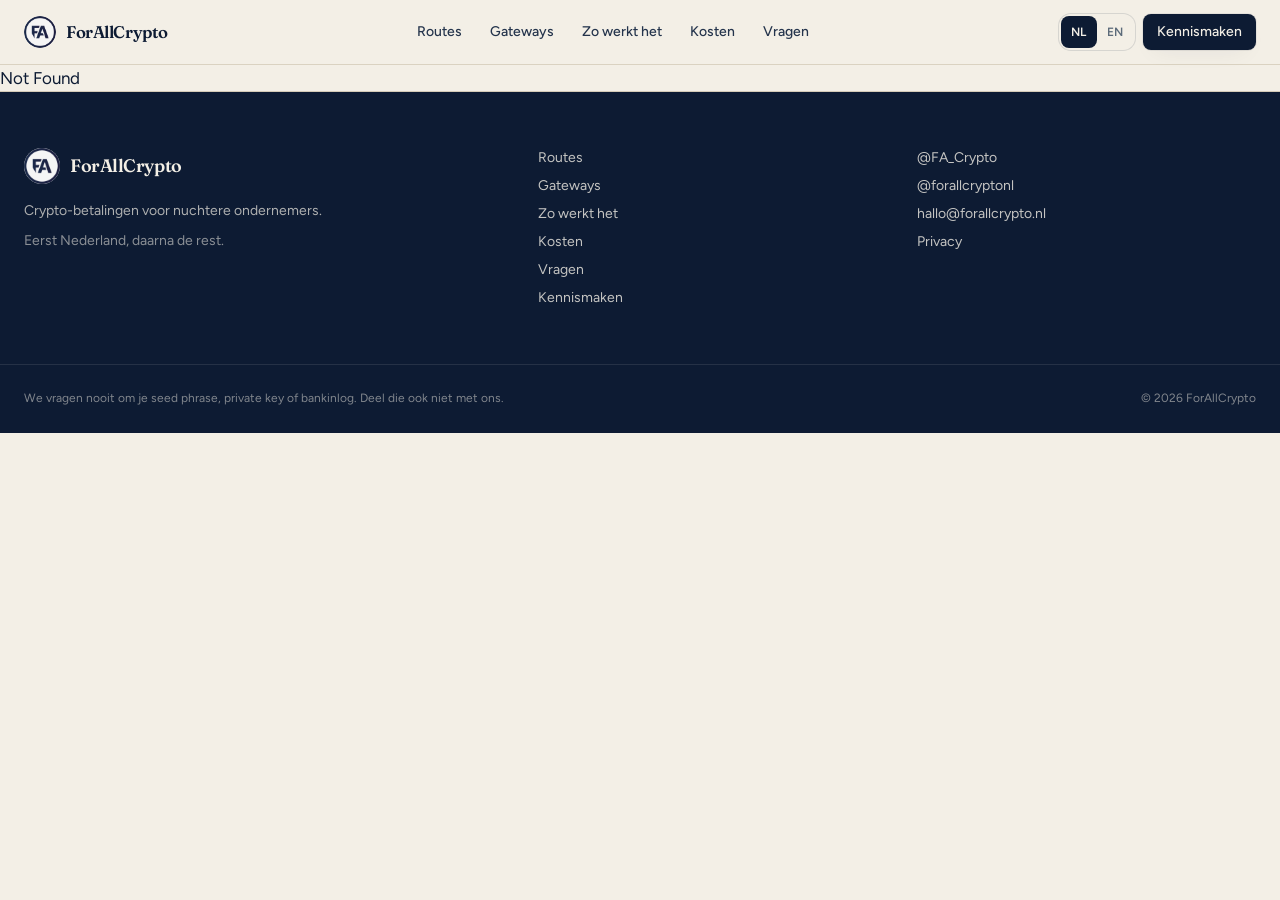
==== commit aa2e84cf: "Tighter desktop layout: full-viewport hero, wider column, less empty cream" ====
--- a/betaallink/index.html
+++ b/betaallink/index.html
@@ -1 +1 @@
-<!DOCTYPE html><html lang="nl"><head><meta name="twitter:card" content="summary_large_image"><meta property="og:title" content="ForAllCrypto"><meta property="og:description" content="Accept crypto payments for your business."><meta charSet="utf-8"/><meta name="viewport" content="width=device-width, initial-scale=1"/><link rel="preload" as="image" href="/media/fa-avatar.jpg"/><link rel="preload" as="image" href="/media/route-link.jpg"/><link rel="stylesheet" href="/assets/styles-Dtj2QaFm.css" data-precedence="default"/><link rel="stylesheet" href="https://fonts.googleapis.com/css2?family=Figtree:ital,wght@0,400;0,500;0,600;0,700;1,400&amp;family=Fraunces:opsz,wght@9..144,500;9..144,600;9..144,700&amp;family=IBM+Plex+Mono:wght@500&amp;display=swap" data-precedence="default"/><title>ForAllCrypto</title><meta name="description" content="Accepteer Bitcoin en crypto in je winkel, webshop of praktijk. ForAllCrypto richt CoinGate in — helder uitgelegd, getest voordat je live gaat."/><meta name="theme-color" content="#0D1B33"/><link rel="modulepreload" href="/assets/index-r__6BEg7.js"/><link rel="modulepreload" href="/assets/betaallink-CCTrURVO.js"/><link rel="modulepreload" href="/assets/inner-page-BhncmUHJ.js"/><link rel="icon" type="image/svg+xml" href="/favicon.svg"/><link rel="manifest" href="/__grok/manifest.webmanifest"/><link rel="apple-touch-icon" href="/__grok/icon-180.png"/><link rel="preconnect" href="https://fonts.googleapis.com"/><link rel="preconnect" href="https://fonts.gstatic.com" crossorigin="anonymous"/><meta name="apple-mobile-web-app-title" content="ForAllCrypto"><meta name="apple-mobile-web-app-status-bar-style" content="black"></head><body><div class="min-h-dvh bg-paper text-ink"><a href="#main" class="sr-only focus:not-sr-only focus:absolute focus:left-4 focus:top-4 focus:z-50 focus:rounded-md focus:bg-ink focus:px-3 focus:py-2 focus:text-paper">Ga naar de inhoud</a><header class="sticky top-0 z-40 border-b border-line/80 bg-paper/90 backdrop-blur-md"><div class="mx-auto flex h-16 max-w-6xl items-center justify-between gap-4 px-4 sm:px-6"><a aria-label="ForAllCrypto" href="/" class="shrink-0"><span class="flex items-center gap-2.5"><img src="/media/fa-avatar.jpg" alt="" width="40" height="40" class="block rounded-full outline-1 -outline-offset-1 outline-ink/10 size-8"/><span class="font-display text-[1.05rem] font-semibold tracking-tight text-ink">ForAllCrypto</span></span></a><nav class="hidden items-center gap-7 lg:flex" aria-label="Hoofd"><a href="/#routes" class="text-sm font-medium text-ink-soft transition-colors hover:text-ink">Routes</a><a href="/gateways" class="text-sm font-medium text-ink-soft transition-colors hover:text-ink">Gateways</a><a href="/zo-werkt-het" class="text-sm font-medium text-ink-soft transition-colors hover:text-ink">Zo werkt het</a><a href="/kosten" class="text-sm font-medium text-ink-soft transition-colors hover:text-ink">Kosten</a><a href="/faq" class="text-sm font-medium text-ink-soft transition-colors hover:text-ink">Vragen</a></nav><div class="flex items-center gap-2"><div class="flex rounded-md p-0.5 shadow-[0_0_0_1px_rgba(13,27,51,0.12)]" role="group" aria-label="Language"><button type="button" class="h-8 min-w-9 rounded-sm px-2 text-xs font-semibold tracking-wide bg-ink text-paper" aria-pressed="true">NL</button><button type="button" class="h-8 min-w-9 rounded-sm px-2 text-xs font-semibold tracking-wide text-muted hover:text-ink" aria-pressed="false">EN</button></div><a href="/kennismaken" class="items-center justify-center gap-2 whitespace-nowrap font-medium transition-[transform,background-color,color,box-shadow,opacity] duration-150 ease-out focus-visible:outline-none focus-visible:ring-2 focus-visible:ring-ink/40 focus-visible:ring-offset-2 focus-visible:ring-offset-paper disabled:pointer-events-none disabled:opacity-40 active:not-disabled:scale-[0.96] [&amp;_svg]:pointer-events-none [&amp;_svg]:shrink-0 bg-ink text-paper shadow-border hover:bg-ink-soft h-9 rounded-sm px-3.5 text-sm hidden sm:inline-flex">Kennismaken</a><button type="button" class="inline-flex size-11 items-center justify-center rounded-md lg:hidden" aria-expanded="false" aria-label="Menu"><svg xmlns="http://www.w3.org/2000/svg" width="24" height="24" viewBox="0 0 24 24" fill="none" stroke="currentColor" stroke-width="2" stroke-linecap="round" stroke-linejoin="round" class="lucide lucide-menu size-5" aria-hidden="true"><path d="M4 12h16"></path><path d="M4 18h16"></path><path d="M4 6h16"></path></svg></button></div></div></header><!--$--><main id="main"><section class="border-b border-line px-4 py-12 sm:px-6 sm:py-16"><div class="mx-auto grid max-w-6xl items-end gap-10 lg:grid-cols-[1.1fr_0.9fr]"><div><a href="/" class="mb-6 inline-flex items-center gap-2 text-sm font-medium text-muted hover:text-ink"><svg xmlns="http://www.w3.org/2000/svg" width="24" height="24" viewBox="0 0 24 24" fill="none" stroke="currentColor" stroke-width="2" stroke-linecap="round" stroke-linejoin="round" class="lucide lucide-arrow-left size-4" aria-hidden="true"><path d="m12 19-7-7 7-7"></path><path d="M19 12H5"></path></svg>Terug naar home</a><p class="text-xs font-semibold uppercase tracking-[0.18em] text-steel">Dienstverleners</p><h1 class="mt-3 max-w-2xl font-display text-4xl font-medium tracking-tight text-ink sm:text-5xl">Een betaallink onder je offerte.</h1><p class="mt-5 max-w-xl text-lg text-muted">Geen kassa, geen webshop-plugin. Een verzoek, een QR, een status. Past bij freelancers, studios en bureaus.</p><a href="/kennismaken" class="inline-flex items-center justify-center gap-2 whitespace-nowrap font-medium transition-[transform,background-color,color,box-shadow,opacity] duration-150 ease-out focus-visible:outline-none focus-visible:ring-2 focus-visible:ring-ink/40 focus-visible:ring-offset-2 focus-visible:ring-offset-paper disabled:pointer-events-none disabled:opacity-40 active:not-disabled:scale-[0.96] [&amp;_svg]:pointer-events-none [&amp;_svg]:shrink-0 bg-ink text-paper shadow-border hover:bg-ink-soft h-11 rounded-md px-5 text-sm mt-8">Bespreek deze route</a></div><img src="/media/route-link.jpg" alt="" class="aspect-[4/3] w-full rounded-xl object-cover shadow-border outline outline-1 -outline-offset-1 outline-ink/10"/></div></section><section class="px-4 py-14 sm:px-6 sm:py-20"><div class="mx-auto max-w-6xl"><div class="grid gap-6 md:grid-cols-3"><article class="rounded-xl bg-paper-2 p-6"><h2 class="font-display text-xl font-medium text-ink">Stuur wanneer jij klaar bent</h2><p class="mt-3 text-sm leading-relaxed text-muted">Bedrag en omschrijving, link in de mail of op de factuur. De klant betaalt wanneer het uitkomt.</p></article><article class="rounded-xl bg-paper-2 p-6"><h2 class="font-display text-xl font-medium text-ink">Zichtbaar voor jou</h2><p class="mt-3 text-sm leading-relaxed text-muted">Je ziet of het verzoek open, betaald of verlopen is. Geen giswerk in WhatsApp.</p></article><article class="rounded-xl bg-paper-2 p-6"><h2 class="font-display text-xl font-medium text-ink">Ook voor eenmalige bedragen</h2><p class="mt-3 text-sm leading-relaxed text-muted">Aanbetaling, restbedrag, internationale opdrachtgever. We zetten de flow één keer goed.</p></article></div></div></section></main><!--/$--><footer class="border-t border-line bg-ink text-paper"><div class="mx-auto grid max-w-6xl gap-10 px-4 py-14 sm:px-6 md:grid-cols-[1.4fr_1fr_1fr]"><div><span class="flex items-center gap-2.5"><img src="/media/fa-avatar.jpg" alt="" width="40" height="40" class="block rounded-full outline-1 -outline-offset-1 outline-ink/10 size-9"/><span class="font-display text-lg font-semibold tracking-tight">ForAllCrypto</span></span><p class="mt-4 max-w-sm text-sm leading-relaxed text-paper/70">Crypto-betalingen voor nuchtere ondernemers.</p><p class="mt-2 text-sm text-paper/55">Eerst Nederland, daarna de rest.</p></div><div class="flex flex-col gap-2 text-sm"><a href="/winkel" class="text-paper/80 hover:text-paper">Routes</a><a href="/gateways" class="text-paper/80 hover:text-paper">Gateways</a><a href="/zo-werkt-het" class="text-paper/80 hover:text-paper">Zo werkt het</a><a href="/kosten" class="text-paper/80 hover:text-paper">Kosten</a><a href="/faq" class="text-paper/80 hover:text-paper">Vragen</a><a href="/kennismaken" class="text-paper/80 hover:text-paper">Kennismaken</a></div><div class="flex flex-col gap-2 text-sm"><a href="https://x.com/FA_Crypto" target="_blank" rel="noreferrer" class="text-paper/80 hover:text-paper">@FA_Crypto</a><a href="https://x.com/forallcryptonl" target="_blank" rel="noreferrer" class="text-paper/80 hover:text-paper">@forallcryptonl</a><a href="mailto:hallo@forallcrypto.nl" class="text-paper/80 hover:text-paper">hallo@forallcrypto.nl</a><a href="/privacy" class="text-paper/80 hover:text-paper">Privacy</a></div></div><div class="border-t border-paper/10"><div class="mx-auto flex max-w-6xl flex-col gap-3 px-4 py-6 text-xs leading-relaxed text-paper/50 sm:flex-row sm:items-center sm:justify-between sm:px-6"><p>We vragen nooit om je seed phrase, private key of bankinlog. Deel die ook niet met ons.</p><p>© <!-- -->2026<!-- --> <!-- -->ForAllCrypto</p></div></div></footer></div><script class="$tsr" id="$tsr-stream-barrier">(self.$R=self.$R||{})["tsr"]=[];self.$_TSR={h(){this.hydrated=!0,this.c()},e(){this.streamEnded=!0,this.c()},c(){this.hydrated&&this.streamEnded&&(delete self.$_TSR,delete self.$R.tsr)},p(e){this.initialized?e():this.buffer.push(e)},buffer:[]};$_TSR.router=($R=>$R[0]={manifest:$R[1]={routes:$R[2]={__root__:$R[3]={preloads:$R[4]=["/assets/index-r__6BEg7.js"],scripts:$R[5]=[$R[6]={attrs:$R[7]={type:"module",async:!0,src:"/assets/index-r__6BEg7.js"}}]},"/betaallink":$R[8]={preloads:$R[9]=["/assets/betaallink-CCTrURVO.js","/assets/inner-page-BhncmUHJ.js"]}}},matches:$R[10]=[$R[11]={i:"__root__ ",u:1788817707900,s:"success",ssr:!0},$R[12]={i:" betaallink betaallink",u:1788817707900,s:"success",ssr:!0}]})($R["tsr"]);$_TSR.e();document.currentScript.remove()</script><script type="module" async="" src="/assets/index-r__6BEg7.js"></script></body></html>+<!DOCTYPE html><html lang="nl"><head><meta name="twitter:card" content="summary_large_image"><meta property="og:title" content="ForAllCrypto"><meta property="og:description" content="Accept crypto payments for your business."><meta charSet="utf-8"/><meta name="viewport" content="width=device-width, initial-scale=1"/><link rel="preload" as="image" href="/media/fa-avatar.jpg"/><link rel="preload" as="image" href="/media/route-link.jpg"/><link rel="stylesheet" href="/assets/styles-CKbSG0Gy.css" data-precedence="default"/><link rel="stylesheet" href="https://fonts.googleapis.com/css2?family=Figtree:ital,wght@0,400;0,500;0,600;0,700;1,400&amp;family=Fraunces:opsz,wght@9..144,500;9..144,600;9..144,700&amp;family=IBM+Plex+Mono:wght@500&amp;display=swap" data-precedence="default"/><title>ForAllCrypto</title><meta name="description" content="Accepteer Bitcoin en crypto in je winkel, webshop of praktijk. ForAllCrypto richt CoinGate in — helder uitgelegd, getest voordat je live gaat."/><meta name="theme-color" content="#0D1B33"/><link rel="modulepreload" href="/assets/index-BmbKzqZY.js"/><link rel="modulepreload" href="/assets/betaallink-CWsl3OwT.js"/><link rel="modulepreload" href="/assets/inner-page-9lyKFrgM.js"/><link rel="icon" type="image/svg+xml" href="/favicon.svg"/><link rel="manifest" href="/__grok/manifest.webmanifest"/><link rel="apple-touch-icon" href="/__grok/icon-180.png"/><link rel="preconnect" href="https://fonts.googleapis.com"/><link rel="preconnect" href="https://fonts.gstatic.com" crossorigin="anonymous"/><meta name="apple-mobile-web-app-title" content="ForAllCrypto"><meta name="apple-mobile-web-app-status-bar-style" content="black"></head><body><div class="min-h-dvh bg-paper text-ink"><a href="#main" class="sr-only focus:not-sr-only focus:absolute focus:left-4 focus:top-4 focus:z-50 focus:rounded-md focus:bg-ink focus:px-3 focus:py-2 focus:text-paper">Ga naar de inhoud</a><header class="sticky top-0 z-40 border-b border-line/80 bg-paper/90 backdrop-blur-md"><div class="mx-auto flex h-16 max-w-7xl items-center justify-between gap-4 px-4 sm:px-6"><a aria-label="ForAllCrypto" href="/" class="shrink-0"><span class="flex items-center gap-2.5"><img src="/media/fa-avatar.jpg" alt="" width="40" height="40" class="block rounded-full outline-1 -outline-offset-1 outline-ink/10 size-8"/><span class="font-display text-[1.05rem] font-semibold tracking-tight text-ink">ForAllCrypto</span></span></a><nav class="hidden items-center gap-7 lg:flex" aria-label="Hoofd"><a href="/#routes" class="text-sm font-medium text-ink-soft transition-colors hover:text-ink">Routes</a><a href="/gateways" class="text-sm font-medium text-ink-soft transition-colors hover:text-ink">Gateways</a><a href="/zo-werkt-het" class="text-sm font-medium text-ink-soft transition-colors hover:text-ink">Zo werkt het</a><a href="/kosten" class="text-sm font-medium text-ink-soft transition-colors hover:text-ink">Kosten</a><a href="/faq" class="text-sm font-medium text-ink-soft transition-colors hover:text-ink">Vragen</a></nav><div class="flex items-center gap-2"><div class="flex rounded-md p-0.5 shadow-[0_0_0_1px_rgba(13,27,51,0.12)]" role="group" aria-label="Language"><button type="button" class="h-8 min-w-9 rounded-sm px-2 text-xs font-semibold tracking-wide bg-ink text-paper" aria-pressed="true">NL</button><button type="button" class="h-8 min-w-9 rounded-sm px-2 text-xs font-semibold tracking-wide text-muted hover:text-ink" aria-pressed="false">EN</button></div><a href="/kennismaken" class="items-center justify-center gap-2 whitespace-nowrap font-medium transition-[transform,background-color,color,box-shadow,opacity] duration-150 ease-out focus-visible:outline-none focus-visible:ring-2 focus-visible:ring-ink/40 focus-visible:ring-offset-2 focus-visible:ring-offset-paper disabled:pointer-events-none disabled:opacity-40 active:not-disabled:scale-[0.96] [&amp;_svg]:pointer-events-none [&amp;_svg]:shrink-0 bg-ink text-paper shadow-border hover:bg-ink-soft h-9 rounded-sm px-3.5 text-sm hidden sm:inline-flex">Kennismaken</a><button type="button" class="inline-flex size-11 items-center justify-center rounded-md lg:hidden" aria-expanded="false" aria-label="Menu"><svg xmlns="http://www.w3.org/2000/svg" width="24" height="24" viewBox="0 0 24 24" fill="none" stroke="currentColor" stroke-width="2" stroke-linecap="round" stroke-linejoin="round" class="lucide lucide-menu size-5" aria-hidden="true"><path d="M4 12h16"></path><path d="M4 18h16"></path><path d="M4 6h16"></path></svg></button></div></div></header><!--$--><main id="main"><section class="border-b border-line px-4 py-12 sm:px-6 sm:py-16"><div class="mx-auto grid max-w-7xl items-end gap-10 lg:grid-cols-[1.1fr_0.9fr]"><div><a href="/" class="mb-6 inline-flex items-center gap-2 text-sm font-medium text-muted hover:text-ink"><svg xmlns="http://www.w3.org/2000/svg" width="24" height="24" viewBox="0 0 24 24" fill="none" stroke="currentColor" stroke-width="2" stroke-linecap="round" stroke-linejoin="round" class="lucide lucide-arrow-left size-4" aria-hidden="true"><path d="m12 19-7-7 7-7"></path><path d="M19 12H5"></path></svg>Terug naar home</a><p class="text-xs font-semibold uppercase tracking-[0.18em] text-steel">Dienstverleners</p><h1 class="mt-3 max-w-2xl font-display text-4xl font-medium tracking-tight text-ink sm:text-5xl">Een betaallink onder je offerte.</h1><p class="mt-5 max-w-xl text-lg text-muted">Geen kassa, geen webshop-plugin. Een verzoek, een QR, een status. Past bij freelancers, studios en bureaus.</p><a href="/kennismaken" class="inline-flex items-center justify-center gap-2 whitespace-nowrap font-medium transition-[transform,background-color,color,box-shadow,opacity] duration-150 ease-out focus-visible:outline-none focus-visible:ring-2 focus-visible:ring-ink/40 focus-visible:ring-offset-2 focus-visible:ring-offset-paper disabled:pointer-events-none disabled:opacity-40 active:not-disabled:scale-[0.96] [&amp;_svg]:pointer-events-none [&amp;_svg]:shrink-0 bg-ink text-paper shadow-border hover:bg-ink-soft h-11 rounded-md px-5 text-sm mt-8">Bespreek deze route</a></div><img src="/media/route-link.jpg" alt="" class="aspect-[4/3] w-full rounded-xl object-cover shadow-border outline outline-1 -outline-offset-1 outline-ink/10"/></div></section><section class="px-4 py-14 sm:px-6 sm:py-20"><div class="mx-auto max-w-7xl"><div class="grid gap-6 md:grid-cols-3"><article class="rounded-xl bg-paper-2 p-6"><h2 class="font-display text-xl font-medium text-ink">Stuur wanneer jij klaar bent</h2><p class="mt-3 text-sm leading-relaxed text-muted">Bedrag en omschrijving, link in de mail of op de factuur. De klant betaalt wanneer het uitkomt.</p></article><article class="rounded-xl bg-paper-2 p-6"><h2 class="font-display text-xl font-medium text-ink">Zichtbaar voor jou</h2><p class="mt-3 text-sm leading-relaxed text-muted">Je ziet of het verzoek open, betaald of verlopen is. Geen giswerk in WhatsApp.</p></article><article class="rounded-xl bg-paper-2 p-6"><h2 class="font-display text-xl font-medium text-ink">Ook voor eenmalige bedragen</h2><p class="mt-3 text-sm leading-relaxed text-muted">Aanbetaling, restbedrag, internationale opdrachtgever. We zetten de flow één keer goed.</p></article></div></div></section></main><!--/$--><footer class="border-t border-line bg-ink text-paper"><div class="mx-auto grid max-w-7xl gap-10 px-4 py-14 sm:px-6 md:grid-cols-[1.4fr_1fr_1fr]"><div><span class="flex items-center gap-2.5"><img src="/media/fa-avatar.jpg" alt="" width="40" height="40" class="block rounded-full outline-1 -outline-offset-1 outline-ink/10 size-9"/><span class="font-display text-lg font-semibold tracking-tight">ForAllCrypto</span></span><p class="mt-4 max-w-sm text-sm leading-relaxed text-paper/70">Crypto-betalingen voor nuchtere ondernemers.</p><p class="mt-2 text-sm text-paper/55">Eerst Nederland, daarna de rest.</p></div><div class="flex flex-col gap-2 text-sm"><a href="/winkel" class="text-paper/80 hover:text-paper">Routes</a><a href="/gateways" class="text-paper/80 hover:text-paper">Gateways</a><a href="/zo-werkt-het" class="text-paper/80 hover:text-paper">Zo werkt het</a><a href="/kosten" class="text-paper/80 hover:text-paper">Kosten</a><a href="/faq" class="text-paper/80 hover:text-paper">Vragen</a><a href="/kennismaken" class="text-paper/80 hover:text-paper">Kennismaken</a></div><div class="flex flex-col gap-2 text-sm"><a href="https://x.com/FA_Crypto" target="_blank" rel="noreferrer" class="text-paper/80 hover:text-paper">@FA_Crypto</a><a href="https://x.com/forallcryptonl" target="_blank" rel="noreferrer" class="text-paper/80 hover:text-paper">@forallcryptonl</a><a href="mailto:hallo@forallcrypto.nl" class="text-paper/80 hover:text-paper">hallo@forallcrypto.nl</a><a href="/privacy" class="text-paper/80 hover:text-paper">Privacy</a></div></div><div class="border-t border-paper/10"><div class="mx-auto flex max-w-7xl flex-col gap-3 px-4 py-6 text-xs leading-relaxed text-paper/50 sm:flex-row sm:items-center sm:justify-between sm:px-6"><p>We vragen nooit om je seed phrase, private key of bankinlog. Deel die ook niet met ons.</p><p>© <!-- -->2026<!-- --> <!-- -->ForAllCrypto</p></div></div></footer></div><script class="$tsr" id="$tsr-stream-barrier">(self.$R=self.$R||{})["tsr"]=[];self.$_TSR={h(){this.hydrated=!0,this.c()},e(){this.streamEnded=!0,this.c()},c(){this.hydrated&&this.streamEnded&&(delete self.$_TSR,delete self.$R.tsr)},p(e){this.initialized?e():this.buffer.push(e)},buffer:[]};$_TSR.router=($R=>$R[0]={manifest:$R[1]={routes:$R[2]={__root__:$R[3]={preloads:$R[4]=["/assets/index-BmbKzqZY.js"],scripts:$R[5]=[$R[6]={attrs:$R[7]={type:"module",async:!0,src:"/assets/index-BmbKzqZY.js"}}]},"/betaallink":$R[8]={preloads:$R[9]=["/assets/betaallink-CWsl3OwT.js","/assets/inner-page-9lyKFrgM.js"]}}},matches:$R[10]=[$R[11]={i:"__root__ ",u:1788982457459,s:"success",ssr:!0},$R[12]={i:" betaallink betaallink",u:1788982457459,s:"success",ssr:!0}]})($R["tsr"]);$_TSR.e();document.currentScript.remove()</script><script type="module" async="" src="/assets/index-BmbKzqZY.js"></script></body></html>
--- a/assets/styles-CKbSG0Gy.css
+++ b/assets/styles-CKbSG0Gy.css
@@ -0,0 +1,2 @@
+/*! tailwindcss v4.3.3 | MIT License | https://tailwindcss.com */
+@layer properties{@supports (((-webkit-hyphens:none)) and (not (margin-trim:inline))) or ((-moz-orient:inline) and (not (color:rgb(from red r g b)))){*,:before,:after,::backdrop{--tw-scale-x:1;--tw-scale-y:1;--tw-scale-z:1;--tw-rotate-x:initial;--tw-rotate-y:initial;--tw-rotate-z:initial;--tw-skew-x:initial;--tw-skew-y:initial;--tw-pan-x:initial;--tw-pan-y:initial;--tw-pinch-zoom:initial;--tw-space-y-reverse:0;--tw-space-x-reverse:0;--tw-divide-x-reverse:0;--tw-border-style:solid;--tw-divide-y-reverse:0;--tw-leading:initial;--tw-font-weight:initial;--tw-tracking:initial;--tw-ordinal:initial;--tw-slashed-zero:initial;--tw-numeric-figure:initial;--tw-numeric-spacing:initial;--tw-numeric-fraction:initial;--tw-shadow:0 0 #0000;--tw-shadow-color:initial;--tw-shadow-alpha:100%;--tw-inset-shadow:0 0 #0000;--tw-inset-shadow-color:initial;--tw-inset-shadow-alpha:100%;--tw-ring-color:initial;--tw-ring-shadow:0 0 #0000;--tw-inset-ring-color:initial;--tw-inset-ring-shadow:0 0 #0000;--tw-ring-inset:initial;--tw-ring-offset-width:0px;--tw-ring-offset-color:#fff;--tw-ring-offset-shadow:0 0 #0000;--tw-outline-style:solid;--tw-blur:initial;--tw-brightness:initial;--tw-contrast:initial;--tw-grayscale:initial;--tw-hue-rotate:initial;--tw-invert:initial;--tw-opacity:initial;--tw-saturate:initial;--tw-sepia:initial;--tw-drop-shadow:initial;--tw-drop-shadow-color:initial;--tw-drop-shadow-alpha:100%;--tw-drop-shadow-size:initial;--tw-backdrop-blur:initial;--tw-backdrop-brightness:initial;--tw-backdrop-contrast:initial;--tw-backdrop-grayscale:initial;--tw-backdrop-hue-rotate:initial;--tw-backdrop-invert:initial;--tw-backdrop-opacity:initial;--tw-backdrop-saturate:initial;--tw-backdrop-sepia:initial;--tw-duration:initial;--tw-ease:initial;--tw-translate-x:0;--tw-translate-y:0;--tw-translate-z:0;--tw-content:""}}}@layer theme{:root,:host{--font-sans:"Figtree", "Segoe UI", system-ui, sans-serif;--font-mono:"IBM Plex Mono", ui-monospace, "SF Mono", Menlo, monospace;--color-red-500:oklch(63.7% .237 25.331);--color-zinc-50:oklch(98.5% 0 none);--color-zinc-400:oklch(70.5% .015 286.067);--color-zinc-500:oklch(55.2% .016 285.938);--color-zinc-900:oklch(21% .006 285.885);--color-zinc-950:oklch(14.1% .005 285.823);--color-neutral-100:oklch(97% 0 none);--color-neutral-300:oklch(87% 0 none);--color-neutral-500:oklch(55.6% 0 none);--color-neutral-700:oklch(37.1% 0 none);--color-neutral-900:oklch(20.5% 0 none);--color-black:#000;--color-white:#fff;--spacing:.25rem;--container-sm:24rem;--container-md:28rem;--container-lg:32rem;--container-xl:36rem;--container-2xl:42rem;--container-6xl:72rem;--container-7xl:80rem;--text-xs:.75rem;--text-xs--line-height:calc(1 / .75);--text-sm:.875rem;--text-sm--line-height:calc(1.25 / .875);--text-base:1rem;--text-base--line-height:calc(1.5 / 1);--text-lg:1.125rem;--text-lg--line-height:calc(1.75 / 1.125);--text-xl:1.25rem;--text-xl--line-height:calc(1.75 / 1.25);--text-2xl:1.5rem;--text-2xl--line-height:calc(2 / 1.5);--text-3xl:1.875rem;--text-3xl--line-height:calc(2.25 / 1.875);--text-4xl:2.25rem;--text-4xl--line-height:calc(2.5 / 2.25);--text-5xl:3rem;--text-5xl--line-height:1;--text-6xl:3.75rem;--text-6xl--line-height:1;--font-weight-medium:500;--font-weight-semibold:600;--tracking-tight:-.025em;--tracking-wide:.025em;--leading-tight:1.25;--leading-snug:1.375;--leading-normal:1.5;--leading-relaxed:1.625;--radius-xs:4px;--radius-sm:8px;--radius-md:12px;--radius-lg:20px;--radius-xl:28px;--radius-2xl:36px;--ease-out:cubic-bezier(.22, 1, .36, 1);--ease-in-out:cubic-bezier(.4, 0, .2, 1);--animate-pulse:pulse 2s cubic-bezier(.4, 0, .6, 1) infinite;--blur-md:12px;--default-transition-duration:.15s;--default-transition-timing-function:cubic-bezier(.4, 0, .2, 1);--default-font-family:var(--font-sans);--default-mono-font-family:var(--font-mono);--color-paper:#f3efe6;--color-paper-2:#e8e1d2;--color-paper-3:#ddd4c2;--color-ink:#0d1b33;--color-ink-soft:#24344c;--color-muted:#5c6b7a;--color-steel:#6a7f93;--color-line:#d4cbb8;--color-live:#2f6b55;--color-live-bg:#dce8e2;--color-warn:#8a5a2b;--font-display:"Fraunces", "Iowan Old Style", "Palatino Linotype", serif;--shadow-border:0px 0px 0px 1px #0d1b330f, 0px 1px 2px -1px #0d1b330f, 0px 8px 24px -12px #0d1b331f;--motion-quick:.15s;--motion-fast:.25s;--motion-slow:.4s}}@layer base{*,:after,:before,::backdrop{box-sizing:border-box;border:0 solid;margin:0;padding:0}::file-selector-button{box-sizing:border-box;border:0 solid;margin:0;padding:0}html,:host{-webkit-text-size-adjust:100%;tab-size:4;line-height:1.5;font-family:var(--default-font-family,-apple-system, BlinkMacSystemFont, "Segoe UI", Roboto, "Helvetica Neue", "Noto Sans", Arial, sans-serif, "Apple Color Emoji", "Segoe UI Emoji", "Segoe UI Symbol", "Noto Color Emoji");font-feature-settings:var(--default-font-feature-settings,normal);font-variation-settings:var(--default-font-variation-settings,normal);-webkit-tap-highlight-color:transparent}hr{height:0;color:inherit;border-top-width:1px}abbr:where([title]){-webkit-text-decoration:underline dotted;text-decoration:underline dotted}h1,h2,h3,h4,h5,h6{font-size:inherit;font-weight:inherit}a{color:inherit;-webkit-text-decoration:inherit;-webkit-text-decoration:inherit;-webkit-text-decoration:inherit;-webkit-text-decoration:inherit;text-decoration:inherit}b,strong{font-weight:bolder}code,kbd,samp,pre{font-family:var(--default-mono-font-family,ui-monospace, SFMono-Regular, Menlo, Monaco, Consolas, "Liberation Mono", "Courier New", monospace);font-feature-settings:var(--default-mono-font-feature-settings,normal);font-variation-settings:var(--default-mono-font-variation-settings,normal);font-size:1em}small{font-size:80%}sub,sup{vertical-align:baseline;font-size:75%;line-height:0;position:relative}sub{bottom:-.25em}sup{top:-.5em}table{text-indent:0;border-color:inherit;border-collapse:collapse}:-moz-focusring:where(:not(iframe)){outline:auto}progress{vertical-align:baseline}summary{display:list-item}ol,ul,menu{list-style:none}img,svg,video,canvas,audio,iframe,embed,object{vertical-align:middle;display:block}img,video{max-width:100%;height:auto}button,input,select,optgroup,textarea{font:inherit;font-feature-settings:inherit;font-variation-settings:inherit;letter-spacing:inherit;color:inherit;opacity:1;background-color:#0000;border-radius:0}::file-selector-button{font:inherit;font-feature-settings:inherit;font-variation-settings:inherit;letter-spacing:inherit;color:inherit;opacity:1;background-color:#0000;border-radius:0}:where(select:is([multiple],[size])) optgroup{font-weight:bolder}:where(select:is([multiple],[size])) optgroup option{padding-inline-start:20px}::file-selector-button{margin-inline-end:4px}::placeholder{opacity:1}@supports (not ((-webkit-appearance:-apple-pay-button))) or (contain-intrinsic-size:1px){::placeholder{color:currentColor}@supports (color:color-mix(in lab, red, red)){::placeholder{color:color-mix(in oklab, currentcolor 50%, transparent)}}}textarea{resize:vertical}::-webkit-search-decoration{-webkit-appearance:none}::-webkit-date-and-time-value{min-height:1lh;text-align:inherit}::-webkit-datetime-edit{display:inline-flex}::-webkit-datetime-edit-fields-wrapper{padding:0}::-webkit-datetime-edit{padding-block:0}::-webkit-datetime-edit-year-field{padding-block:0}::-webkit-datetime-edit-month-field{padding-block:0}::-webkit-datetime-edit-day-field{padding-block:0}::-webkit-datetime-edit-hour-field{padding-block:0}::-webkit-datetime-edit-minute-field{padding-block:0}::-webkit-datetime-edit-second-field{padding-block:0}::-webkit-datetime-edit-millisecond-field{padding-block:0}::-webkit-datetime-edit-meridiem-field{padding-block:0}::-webkit-calendar-picker-indicator{line-height:1}:-moz-ui-invalid{box-shadow:none}button,input:where([type=button],[type=reset],[type=submit]){appearance:button}::file-selector-button{appearance:button}::-webkit-inner-spin-button{height:auto}::-webkit-outer-spin-button{height:auto}[hidden]:where(:not([hidden=until-found])){display:none!important}html{-webkit-font-smoothing:antialiased;-moz-osx-font-smoothing:grayscale;background:var(--color-paper);color:var(--color-ink)}body{background:var(--color-paper);color:var(--color-ink);font-family:var(--font-sans);font-size:1.0625rem;line-height:1.55}button:not(:disabled),[role=button]:not(:disabled){cursor:pointer}h1,h2,h3{text-wrap:balance;font-family:var(--font-display);letter-spacing:-.03em;line-height:1.12}p{text-wrap:pretty}::selection{background:var(--color-ink);color:var(--color-paper)}input,textarea,select{font:inherit}}@layer components;@layer utilities{.\@container{container-type:inline-size}.collapse{visibility:collapse}.invisible{visibility:hidden}.visible{visibility:visible}.sr-only{clip-path:inset(50%);white-space:nowrap;border-width:0;width:1px;height:1px;margin:-1px;padding:0;position:absolute;overflow:hidden}.not-sr-only{clip-path:none;white-space:normal;width:auto;height:auto;margin:0;padding:0;position:static;overflow:visible}.absolute{position:absolute}.fixed{position:fixed}.relative{position:relative}.static{position:static}.sticky{position:sticky}.inset-0{inset:0}.top-0{top:0}.right-1{right:var(--spacing)}.right-2{right:calc(var(--spacing) * 2)}.right-3{right:calc(var(--spacing) * 3)}.right-4{right:calc(var(--spacing) * 4)}.bottom-4{bottom:calc(var(--spacing) * 4)}.left-1{left:var(--spacing)}.left-2{left:calc(var(--spacing) * 2)}.left-3{left:calc(var(--spacing) * 3)}.left-4{left:calc(var(--spacing) * 4)}.isolate{isolation:isolate}.isolation-auto{isolation:auto}.z-40{z-index:40}.container{width:100%}@media (width>=40rem){.container{max-width:40rem}}@media (width>=48rem){.container{max-width:48rem}}@media (width>=64rem){.container{max-width:64rem}}@media (width>=80rem){.container{max-width:80rem}}@media (width>=96rem){.container{max-width:96rem}}.mx-auto{margin-inline:auto}.mt-0\.5{margin-top:calc(var(--spacing) * .5)}.mt-1{margin-top:var(--spacing)}.mt-2{margin-top:calc(var(--spacing) * 2)}.mt-3{margin-top:calc(var(--spacing) * 3)}.mt-4{margin-top:calc(var(--spacing) * 4)}.mt-5{margin-top:calc(var(--spacing) * 5)}.mt-6{margin-top:calc(var(--spacing) * 6)}.mt-8{margin-top:calc(var(--spacing) * 8)}.mt-10{margin-top:calc(var(--spacing) * 10)}.mb-6{margin-bottom:calc(var(--spacing) * 6)}.ml-px{margin-left:1px}.block{display:block}.contents{display:contents}.flex{display:flex}.flow-root{display:flow-root}.grid{display:grid}.hidden{display:none}.inline{display:inline}.inline-block{display:inline-block}.inline-flex{display:inline-flex}.inline-grid{display:inline-grid}.inline-table{display:inline-table}.list-item{display:list-item}.table{display:table}.table-caption{display:table-caption}.table-cell{display:table-cell}.table-column{display:table-column}.table-column-group{display:table-column-group}.table-footer-group{display:table-footer-group}.table-header-group{display:table-header-group}.table-row{display:table-row}.table-row-group{display:table-row-group}.aspect-\[4\/3\]{aspect-ratio:4/3}.aspect-\[16\/9\]{aspect-ratio:16/9}.aspect-\[16\/10\]{aspect-ratio:16/10}.size-4{width:calc(var(--spacing) * 4);height:calc(var(--spacing) * 4)}.size-5{width:calc(var(--spacing) * 5);height:calc(var(--spacing) * 5)}.size-8{width:calc(var(--spacing) * 8);height:calc(var(--spacing) * 8)}.size-9{width:calc(var(--spacing) * 9);height:calc(var(--spacing) * 9)}.size-10{width:calc(var(--spacing) * 10);height:calc(var(--spacing) * 10)}.size-11{width:calc(var(--spacing) * 11);height:calc(var(--spacing) * 11)}.size-40{width:calc(var(--spacing) * 40);height:calc(var(--spacing) * 40)}.h-1{height:var(--spacing)}.h-2{height:calc(var(--spacing) * 2)}.h-8{height:calc(var(--spacing) * 8)}.h-9{height:calc(var(--spacing) * 9)}.h-11{height:calc(var(--spacing) * 11)}.h-12{height:calc(var(--spacing) * 12)}.h-16{height:calc(var(--spacing) * 16)}.min-h-12{min-height:calc(var(--spacing) * 12)}.min-h-28{min-height:calc(var(--spacing) * 28)}.min-h-\[calc\(100svh-4rem\)\]{min-height:calc(100svh - 4rem)}.min-h-dvh{min-height:100dvh}.min-h-screen{min-height:100vh}.w-8{width:calc(var(--spacing) * 8)}.w-full{width:100%}.max-w-2xl{max-width:var(--container-2xl)}.max-w-6xl{max-width:var(--container-6xl)}.max-w-7xl{max-width:var(--container-7xl)}.max-w-\[16rem\]{max-width:16rem}.max-w-lg{max-width:var(--container-lg)}.max-w-md{max-width:var(--container-md)}.max-w-sm{max-width:var(--container-sm)}.max-w-xl{max-width:var(--container-xl)}.min-w-9{min-width:calc(var(--spacing) * 9)}.flex-1{flex:1}.shrink{flex-shrink:1}.shrink-0{flex-shrink:0}.grow{flex-grow:1}.border-collapse{border-collapse:collapse}.translate-none{translate:none}.scale-100{--tw-scale-x:100%;--tw-scale-y:100%;--tw-scale-z:100%;scale:var(--tw-scale-x) var(--tw-scale-y)}.scale-3d{scale:var(--tw-scale-x) var(--tw-scale-y) var(--tw-scale-z)}.scale-\[0\.25\]{scale:.25}.transform{transform:var(--tw-rotate-x,) var(--tw-rotate-y,) var(--tw-rotate-z,) var(--tw-skew-x,) var(--tw-skew-y,)}.animate-pulse{animation:var(--animate-pulse)}.cursor-pointer{cursor:pointer}.touch-pinch-zoom{--tw-pinch-zoom:pinch-zoom;touch-action:var(--tw-pan-x,) var(--tw-pan-y,) var(--tw-pinch-zoom,)}.resize{resize:both}.appearance-none{appearance:none}.flex-col{flex-direction:column}.flex-wrap{flex-wrap:wrap}.place-items-center{place-items:center}.items-baseline{align-items:baseline}.items-center{align-items:center}.items-end{align-items:flex-end}.items-start{align-items:flex-start}.justify-between{justify-content:space-between}.justify-center{justify-content:center}.gap-1{gap:var(--spacing)}.gap-1\.5{gap:calc(var(--spacing) * 1.5)}.gap-2{gap:calc(var(--spacing) * 2)}.gap-2\.5{gap:calc(var(--spacing) * 2.5)}.gap-3{gap:calc(var(--spacing) * 3)}.gap-4{gap:calc(var(--spacing) * 4)}.gap-5{gap:calc(var(--spacing) * 5)}.gap-6{gap:calc(var(--spacing) * 6)}.gap-7{gap:calc(var(--spacing) * 7)}.gap-10{gap:calc(var(--spacing) * 10)}.gap-12{gap:calc(var(--spacing) * 12)}.gap-px{gap:1px}:where(.space-y-2>:not(:last-child)){--tw-space-y-reverse:0;margin-block-start:calc(calc(var(--spacing) * 2) * var(--tw-space-y-reverse));margin-block-end:calc(calc(var(--spacing) * 2) * calc(1 - var(--tw-space-y-reverse)))}:where(.space-y-3>:not(:last-child)){--tw-space-y-reverse:0;margin-block-start:calc(calc(var(--spacing) * 3) * var(--tw-space-y-reverse));margin-block-end:calc(calc(var(--spacing) * 3) * calc(1 - var(--tw-space-y-reverse)))}:where(.space-y-reverse>:not(:last-child)){--tw-space-y-reverse:1}.gap-x-5{column-gap:calc(var(--spacing) * 5)}:where(.space-x-reverse>:not(:last-child)){--tw-space-x-reverse:1}.gap-y-2{row-gap:calc(var(--spacing) * 2)}:where(.divide-x>:not(:last-child)){--tw-divide-x-reverse:0;border-inline-style:var(--tw-border-style);border-inline-start-width:calc(1px * var(--tw-divide-x-reverse));border-inline-end-width:calc(1px * calc(1 - var(--tw-divide-x-reverse)))}:where(.divide-y>:not(:last-child)){--tw-divide-y-reverse:0;border-bottom-style:var(--tw-border-style);border-top-style:var(--tw-border-style);border-top-width:calc(1px * var(--tw-divide-y-reverse));border-bottom-width:calc(1px * calc(1 - var(--tw-divide-y-reverse)))}:where(.divide-y-reverse>:not(:last-child)){--tw-divide-y-reverse:1}:where(.divide-line>:not(:last-child)){border-color:var(--color-line)}.truncate{text-overflow:ellipsis;white-space:nowrap;overflow:hidden}.overflow-hidden{overflow:hidden}.rounded{border-radius:.25rem}.rounded-2xl{border-radius:var(--radius-2xl)}.rounded-full{border-radius:2147483647px}.rounded-lg{border-radius:var(--radius-lg)}.rounded-md{border-radius:var(--radius-md)}.rounded-sm{border-radius:var(--radius-sm)}.rounded-xl{border-radius:var(--radius-xl)}.rounded-s{border-start-start-radius:.25rem;border-end-start-radius:.25rem}.rounded-ss{border-start-start-radius:.25rem}.rounded-e{border-start-end-radius:.25rem;border-end-end-radius:.25rem}.rounded-se{border-start-end-radius:.25rem}.rounded-ee{border-end-end-radius:.25rem}.rounded-es{border-end-start-radius:.25rem}.rounded-t{border-top-left-radius:.25rem;border-top-right-radius:.25rem}.rounded-l{border-top-left-radius:.25rem;border-bottom-left-radius:.25rem}.rounded-tl{border-top-left-radius:.25rem}.rounded-r{border-top-right-radius:.25rem;border-bottom-right-radius:.25rem}.rounded-tr{border-top-right-radius:.25rem}.rounded-b{border-bottom-right-radius:.25rem;border-bottom-left-radius:.25rem}.rounded-br{border-bottom-right-radius:.25rem}.rounded-bl{border-bottom-left-radius:.25rem}.border{border-style:var(--tw-border-style);border-width:1px}.border-x{border-inline-style:var(--tw-border-style);border-inline-width:1px}.border-y{border-block-style:var(--tw-border-style);border-block-width:1px}.border-s{border-inline-start-style:var(--tw-border-style);border-inline-start-width:1px}.border-e{border-inline-end-style:var(--tw-border-style);border-inline-end-width:1px}.border-bs{border-block-start-style:var(--tw-border-style);border-block-start-width:1px}.border-be{border-block-end-style:var(--tw-border-style);border-block-end-width:1px}.border-t{border-top-style:var(--tw-border-style);border-top-width:1px}.border-r{border-right-style:var(--tw-border-style);border-right-width:1px}.border-b{border-bottom-style:var(--tw-border-style);border-bottom-width:1px}.border-l{border-left-style:var(--tw-border-style);border-left-width:1px}.border-line{border-color:var(--color-line)}.border-line\/80{border-color:#d4cbb8cc}@supports (color:color-mix(in lab, red, red)){.border-line\/80{border-color:color-mix(in oklab, var(--color-line) 80%, transparent)}}.border-neutral-300{border-color:var(--color-neutral-300)}.border-paper\/10{border-color:#f3efe61a}@supports (color:color-mix(in lab, red, red)){.border-paper\/10{border-color:color-mix(in oklab, var(--color-paper) 10%, transparent)}}.bg-black{background-color:var(--color-black)}.bg-black\/10{background-color:#0000001a}@supports (color:color-mix(in lab, red, red)){.bg-black\/10{background-color:color-mix(in oklab, var(--color-black) 10%, transparent)}}.bg-ink{background-color:var(--color-ink)}.bg-ink\/5{background-color:#0d1b330d}@supports (color:color-mix(in lab, red, red)){.bg-ink\/5{background-color:color-mix(in oklab, var(--color-ink) 5%, transparent)}}.bg-ink\/10{background-color:#0d1b331a}@supports (color:color-mix(in lab, red, red)){.bg-ink\/10{background-color:color-mix(in oklab, var(--color-ink) 10%, transparent)}}.bg-line{background-color:var(--color-line)}.bg-live-bg{background-color:var(--color-live-bg)}.bg-paper{background-color:var(--color-paper)}.bg-paper-2{background-color:var(--color-paper-2)}.bg-paper-2\/60{background-color:#e8e1d299}@supports (color:color-mix(in lab, red, red)){.bg-paper-2\/60{background-color:color-mix(in oklab, var(--color-paper-2) 60%, transparent)}}.bg-paper-3{background-color:var(--color-paper-3)}.bg-paper\/5{background-color:#f3efe60d}@supports (color:color-mix(in lab, red, red)){.bg-paper\/5{background-color:color-mix(in oklab, var(--color-paper) 5%, transparent)}}.bg-paper\/10{background-color:#f3efe61a}@supports (color:color-mix(in lab, red, red)){.bg-paper\/10{background-color:color-mix(in oklab, var(--color-paper) 10%, transparent)}}.bg-paper\/90{background-color:#f3efe6e6}@supports (color:color-mix(in lab, red, red)){.bg-paper\/90{background-color:color-mix(in oklab, var(--color-paper) 90%, transparent)}}.bg-paper\/95{background-color:#f3efe6f2}@supports (color:color-mix(in lab, red, red)){.bg-paper\/95{background-color:color-mix(in oklab, var(--color-paper) 95%, transparent)}}.bg-transparent{background-color:#0000}.bg-zinc-50{background-color:var(--color-zinc-50)}.bg-repeat{background-repeat:repeat}.mask-no-clip{-webkit-mask-clip:no-clip;mask-clip:no-clip}.mask-repeat{-webkit-mask-repeat:repeat;mask-repeat:repeat}.object-cover{object-fit:cover}.p-0\.5{padding:calc(var(--spacing) * .5)}.p-2{padding:calc(var(--spacing) * 2)}.p-3{padding:calc(var(--spacing) * 3)}.p-6{padding:calc(var(--spacing) * 6)}.p-8{padding:calc(var(--spacing) * 8)}.p-\[16px\]{padding:16px}.px-2{padding-inline:calc(var(--spacing) * 2)}.px-2\.5{padding-inline:calc(var(--spacing) * 2.5)}.px-3{padding-inline:calc(var(--spacing) * 3)}.px-3\.5{padding-inline:calc(var(--spacing) * 3.5)}.px-4{padding-inline:calc(var(--spacing) * 4)}.px-5{padding-inline:calc(var(--spacing) * 5)}.px-6{padding-inline:calc(var(--spacing) * 6)}.py-1{padding-block:var(--spacing)}.py-2{padding-block:calc(var(--spacing) * 2)}.py-3{padding-block:calc(var(--spacing) * 3)}.py-4{padding-block:calc(var(--spacing) * 4)}.py-5{padding-block:calc(var(--spacing) * 5)}.py-6{padding-block:calc(var(--spacing) * 6)}.py-8{padding-block:calc(var(--spacing) * 8)}.py-12{padding-block:calc(var(--spacing) * 12)}.py-14{padding-block:calc(var(--spacing) * 14)}.py-16{padding-block:calc(var(--spacing) * 16)}.pt-5{padding-top:calc(var(--spacing) * 5)}.pr-3\.5{padding-right:calc(var(--spacing) * 3.5)}.pb-3{padding-bottom:calc(var(--spacing) * 3)}.pb-5{padding-bottom:calc(var(--spacing) * 5)}.pb-6{padding-bottom:calc(var(--spacing) * 6)}.pl-4{padding-left:calc(var(--spacing) * 4)}.text-center{text-align:center}.text-left{text-align:left}.text-right{text-align:right}.font-mono{font-family:var(--font-mono)}.text-2xl{font-size:var(--text-2xl);line-height:var(--tw-leading,var(--text-2xl--line-height))}.text-3xl{font-size:var(--text-3xl);line-height:var(--tw-leading,var(--text-3xl--line-height))}.text-4xl{font-size:var(--text-4xl);line-height:var(--tw-leading,var(--text-4xl--line-height))}.text-base{font-size:var(--text-base);line-height:var(--tw-leading,var(--text-base--line-height))}.text-lg{font-size:var(--text-lg);line-height:var(--tw-leading,var(--text-lg--line-height))}.text-sm{font-size:var(--text-sm);line-height:var(--tw-leading,var(--text-sm--line-height))}.text-xl{font-size:var(--text-xl);line-height:var(--tw-leading,var(--text-xl--line-height))}.text-xs{font-size:var(--text-xs);line-height:var(--tw-leading,var(--text-xs--line-height))}.text-\[0\.7rem\]{font-size:.7rem}.text-\[0\.95rem\]{font-size:.95rem}.text-\[0\.98rem\]{font-size:.98rem}.text-\[1\.05rem\]{font-size:1.05rem}.text-\[2\.4rem\]{font-size:2.4rem}.text-\[13px\]{font-size:13px}.leading-\[1\.08\]{--tw-leading:1.08;line-height:1.08}.leading-relaxed{--tw-leading:var(--leading-relaxed);line-height:var(--leading-relaxed)}.font-medium{--tw-font-weight:var(--font-weight-medium);font-weight:var(--font-weight-medium)}.font-semibold{--tw-font-weight:var(--font-weight-semibold);font-weight:var(--font-weight-semibold)}.tracking-\[0\.14em\]{--tw-tracking:.14em;letter-spacing:.14em}.tracking-\[0\.16em\]{--tw-tracking:.16em;letter-spacing:.16em}.tracking-\[0\.18em\]{--tw-tracking:.18em;letter-spacing:.18em}.tracking-tight{--tw-tracking:var(--tracking-tight);letter-spacing:var(--tracking-tight)}.tracking-wide{--tw-tracking:var(--tracking-wide);letter-spacing:var(--tracking-wide)}.text-balance{text-wrap:balance}.text-wrap{text-wrap:wrap}.break-words{overflow-wrap:break-word}.text-clip{text-overflow:clip}.text-ellipsis{text-overflow:ellipsis}.whitespace-nowrap{white-space:nowrap}.text-ink{color:var(--color-ink)}.text-ink-soft{color:var(--color-ink-soft)}.text-live{color:var(--color-live)}.text-muted{color:var(--color-muted)}.text-neutral-500{color:var(--color-neutral-500)}.text-paper{color:var(--color-paper)}.text-paper\/50{color:#f3efe680}@supports (color:color-mix(in lab, red, red)){.text-paper\/50{color:color-mix(in oklab, var(--color-paper) 50%, transparent)}}.text-paper\/55{color:#f3efe68c}@supports (color:color-mix(in lab, red, red)){.text-paper\/55{color:color-mix(in oklab, var(--color-paper) 55%, transparent)}}.text-paper\/60{color:#f3efe699}@supports (color:color-mix(in lab, red, red)){.text-paper\/60{color:color-mix(in oklab, var(--color-paper) 60%, transparent)}}.text-paper\/70{color:#f3efe6b3}@supports (color:color-mix(in lab, red, red)){.text-paper\/70{color:color-mix(in oklab, var(--color-paper) 70%, transparent)}}.text-paper\/75{color:#f3efe6bf}@supports (color:color-mix(in lab, red, red)){.text-paper\/75{color:color-mix(in oklab, var(--color-paper) 75%, transparent)}}.text-paper\/80{color:#f3efe6cc}@supports (color:color-mix(in lab, red, red)){.text-paper\/80{color:color-mix(in oklab, var(--color-paper) 80%, transparent)}}.text-paper\/85{color:#f3efe6d9}@supports (color:color-mix(in lab, red, red)){.text-paper\/85{color:color-mix(in oklab, var(--color-paper) 85%, transparent)}}.text-red-500{color:var(--color-red-500)}.text-steel{color:var(--color-steel)}.text-warn{color:var(--color-warn)}.text-white{color:var(--color-white)}.text-zinc-500{color:var(--color-zinc-500)}.text-zinc-900{color:var(--color-zinc-900)}.capitalize{text-transform:capitalize}.lowercase{text-transform:lowercase}.normal-case{text-transform:none}.uppercase{text-transform:uppercase}.italic{font-style:italic}.not-italic{font-style:normal}.diagonal-fractions{--tw-numeric-fraction:diagonal-fractions;font-variant-numeric:var(--tw-ordinal,) var(--tw-slashed-zero,) var(--tw-numeric-figure,) var(--tw-numeric-spacing,) var(--tw-numeric-fraction,)}.lining-nums{--tw-numeric-figure:lining-nums;font-variant-numeric:var(--tw-ordinal,) var(--tw-slashed-zero,) var(--tw-numeric-figure,) var(--tw-numeric-spacing,) var(--tw-numeric-fraction,)}.oldstyle-nums{--tw-numeric-figure:oldstyle-nums;font-variant-numeric:var(--tw-ordinal,) var(--tw-slashed-zero,) var(--tw-numeric-figure,) var(--tw-numeric-spacing,) var(--tw-numeric-fraction,)}.ordinal{--tw-ordinal:ordinal;font-variant-numeric:var(--tw-ordinal,) var(--tw-slashed-zero,) var(--tw-numeric-figure,) var(--tw-numeric-spacing,) var(--tw-numeric-fraction,)}.proportional-nums{--tw-numeric-spacing:proportional-nums;font-variant-numeric:var(--tw-ordinal,) var(--tw-slashed-zero,) var(--tw-numeric-figure,) var(--tw-numeric-spacing,) var(--tw-numeric-fraction,)}.slashed-zero{--tw-slashed-zero:slashed-zero;font-variant-numeric:var(--tw-ordinal,) var(--tw-slashed-zero,) var(--tw-numeric-figure,) var(--tw-numeric-spacing,) var(--tw-numeric-fraction,)}.stacked-fractions{--tw-numeric-fraction:stacked-fractions;font-variant-numeric:var(--tw-ordinal,) var(--tw-slashed-zero,) var(--tw-numeric-figure,) var(--tw-numeric-spacing,) var(--tw-numeric-fraction,)}.tabular-nums{--tw-numeric-spacing:tabular-nums;font-variant-numeric:var(--tw-ordinal,) var(--tw-slashed-zero,) var(--tw-numeric-figure,) var(--tw-numeric-spacing,) var(--tw-numeric-fraction,)}.normal-nums{font-variant-numeric:normal}.line-through{text-decoration-line:line-through}.no-underline{text-decoration-line:none}.overline{text-decoration-line:overline}.underline{text-decoration-line:underline}.underline-offset-4{text-underline-offset:4px}.antialiased{-webkit-font-smoothing:antialiased;-moz-osx-font-smoothing:grayscale}.subpixel-antialiased{-webkit-font-smoothing:auto;-moz-osx-font-smoothing:auto}.accent-ink{accent-color:var(--color-ink)}.opacity-0{opacity:0}.opacity-70{opacity:.7}.opacity-100{opacity:1}.shadow{--tw-shadow:0 1px 3px 0 var(--tw-shadow-color,#0000001a), 0 1px 2px -1px var(--tw-shadow-color,#0000001a);box-shadow:var(--tw-inset-shadow), var(--tw-inset-ring-shadow), var(--tw-ring-offset-shadow), var(--tw-ring-shadow), var(--tw-shadow)}.shadow-\[0_0_0_1px_rgba\(13\,27\,51\,0\.12\)\]{--tw-shadow:0 0 0 1px var(--tw-shadow-color,#0d1b331f);box-shadow:var(--tw-inset-shadow), var(--tw-inset-ring-shadow), var(--tw-ring-offset-shadow), var(--tw-ring-shadow), var(--tw-shadow)}.shadow-\[0_0_0_1px_rgba\(13\,27\,51\,0\.14\)\]{--tw-shadow:0 0 0 1px var(--tw-shadow-color,#0d1b3324);box-shadow:var(--tw-inset-shadow), var(--tw-inset-ring-shadow), var(--tw-ring-offset-shadow), var(--tw-ring-shadow), var(--tw-shadow)}.shadow-\[0_0_0_1px_rgba\(13\,27\,51\,0\.18\)\]{--tw-shadow:0 0 0 1px var(--tw-shadow-color,#0d1b332e);box-shadow:var(--tw-inset-shadow), var(--tw-inset-ring-shadow), var(--tw-ring-offset-shadow), var(--tw-ring-shadow), var(--tw-shadow)}.shadow-border{--tw-shadow:0px 0px 0px 1px var(--tw-shadow-color,#0d1b330f), 0px 1px 2px -1px var(--tw-shadow-color,#0d1b330f), 0px 8px 24px -12px var(--tw-shadow-color,#0d1b331f);box-shadow:var(--tw-inset-shadow), var(--tw-inset-ring-shadow), var(--tw-ring-offset-shadow), var(--tw-ring-shadow), var(--tw-shadow)}.ring{--tw-ring-shadow:var(--tw-ring-inset,) 0 0 0 calc(1px + var(--tw-ring-offset-width)) var(--tw-ring-color,currentcolor);box-shadow:var(--tw-inset-shadow), var(--tw-inset-ring-shadow), var(--tw-ring-offset-shadow), var(--tw-ring-shadow), var(--tw-shadow)}.inset-ring{--tw-inset-ring-shadow:inset 0 0 0 1px var(--tw-inset-ring-color,currentcolor);box-shadow:var(--tw-inset-shadow), var(--tw-inset-ring-shadow), var(--tw-ring-offset-shadow), var(--tw-ring-shadow), var(--tw-shadow)}.outline,.outline-1{outline-style:var(--tw-outline-style);outline-width:1px}.-outline-offset-1{outline-offset:calc(1px * -1)}.outline-black\/10{outline-color:#0000001a}@supports (color:color-mix(in lab, red, red)){.outline-black\/10{outline-color:color-mix(in oklab, var(--color-black) 10%, transparent)}}.outline-ink\/10{outline-color:#0d1b331a}@supports (color:color-mix(in lab, red, red)){.outline-ink\/10{outline-color:color-mix(in oklab, var(--color-ink) 10%, transparent)}}.outline-paper\/10{outline-color:#f3efe61a}@supports (color:color-mix(in lab, red, red)){.outline-paper\/10{outline-color:color-mix(in oklab, var(--color-paper) 10%, transparent)}}.blur{--tw-blur:blur(8px);filter:var(--tw-blur,) var(--tw-brightness,) var(--tw-contrast,) var(--tw-grayscale,) var(--tw-hue-rotate,) var(--tw-invert,) var(--tw-saturate,) var(--tw-sepia,) var(--tw-drop-shadow,)}.blur-\[4px\]{--tw-blur:blur(4px);filter:var(--tw-blur,) var(--tw-brightness,) var(--tw-contrast,) var(--tw-grayscale,) var(--tw-hue-rotate,) var(--tw-invert,) var(--tw-saturate,) var(--tw-sepia,) var(--tw-drop-shadow,)}.blur-none{--tw-blur: ;filter:var(--tw-blur,) var(--tw-brightness,) var(--tw-contrast,) var(--tw-grayscale,) var(--tw-hue-rotate,) var(--tw-invert,) var(--tw-saturate,) var(--tw-sepia,) var(--tw-drop-shadow,)}.drop-shadow{--tw-drop-shadow-size:drop-shadow(0 1px 2px var(--tw-drop-shadow-color,#0000001a)) drop-shadow(0 1px 1px var(--tw-drop-shadow-color,#0000000f));--tw-drop-shadow:drop-shadow(0 1px 2px #0000001a) drop-shadow(0 1px 1px #0000000f);filter:var(--tw-blur,) var(--tw-brightness,) var(--tw-contrast,) var(--tw-grayscale,) var(--tw-hue-rotate,) var(--tw-invert,) var(--tw-saturate,) var(--tw-sepia,) var(--tw-drop-shadow,)}.grayscale{--tw-grayscale:grayscale(100%);filter:var(--tw-blur,) var(--tw-brightness,) var(--tw-contrast,) var(--tw-grayscale,) var(--tw-hue-rotate,) var(--tw-invert,) var(--tw-saturate,) var(--tw-sepia,) var(--tw-drop-shadow,)}.invert{--tw-invert:invert(100%);filter:var(--tw-blur,) var(--tw-brightness,) var(--tw-contrast,) var(--tw-grayscale,) var(--tw-hue-rotate,) var(--tw-invert,) var(--tw-saturate,) var(--tw-sepia,) var(--tw-drop-shadow,)}.sepia{--tw-sepia:sepia(100%);filter:var(--tw-blur,) var(--tw-brightness,) var(--tw-contrast,) var(--tw-grayscale,) var(--tw-hue-rotate,) var(--tw-invert,) var(--tw-saturate,) var(--tw-sepia,) var(--tw-drop-shadow,)}.filter{filter:var(--tw-blur,) var(--tw-brightness,) var(--tw-contrast,) var(--tw-grayscale,) var(--tw-hue-rotate,) var(--tw-invert,) var(--tw-saturate,) var(--tw-sepia,) var(--tw-drop-shadow,)}.backdrop-blur{--tw-backdrop-blur:blur(8px);-webkit-backdrop-filter:var(--tw-backdrop-blur,) var(--tw-backdrop-brightness,) var(--tw-backdrop-contrast,) var(--tw-backdrop-grayscale,) var(--tw-backdrop-hue-rotate,) var(--tw-backdrop-invert,) var(--tw-backdrop-opacity,) var(--tw-backdrop-saturate,) var(--tw-backdrop-sepia,);backdrop-filter:var(--tw-backdrop-blur,) var(--tw-backdrop-brightness,) var(--tw-backdrop-contrast,) var(--tw-backdrop-grayscale,) var(--tw-backdrop-hue-rotate,) var(--tw-backdrop-invert,) var(--tw-backdrop-opacity,) var(--tw-backdrop-saturate,) var(--tw-backdrop-sepia,)}.backdrop-blur-md{--tw-backdrop-blur:blur(var(--blur-md));-webkit-backdrop-filter:var(--tw-backdrop-blur,) var(--tw-backdrop-brightness,) var(--tw-backdrop-contrast,) var(--tw-backdrop-grayscale,) var(--tw-backdrop-hue-rotate,) var(--tw-backdrop-invert,) var(--tw-backdrop-opacity,) var(--tw-backdrop-saturate,) var(--tw-backdrop-sepia,);backdrop-filter:var(--tw-backdrop-blur,) var(--tw-backdrop-brightness,) var(--tw-backdrop-contrast,) var(--tw-backdrop-grayscale,) var(--tw-backdrop-hue-rotate,) var(--tw-backdrop-invert,) var(--tw-backdrop-opacity,) var(--tw-backdrop-saturate,) var(--tw-backdrop-sepia,)}.backdrop-grayscale{--tw-backdrop-grayscale:grayscale(100%);-webkit-backdrop-filter:var(--tw-backdrop-blur,) var(--tw-backdrop-brightness,) var(--tw-backdrop-contrast,) var(--tw-backdrop-grayscale,) var(--tw-backdrop-hue-rotate,) var(--tw-backdrop-invert,) var(--tw-backdrop-opacity,) var(--tw-backdrop-saturate,) var(--tw-backdrop-sepia,);backdrop-filter:var(--tw-backdrop-blur,) var(--tw-backdrop-brightness,) var(--tw-backdrop-contrast,) var(--tw-backdrop-grayscale,) var(--tw-backdrop-hue-rotate,) var(--tw-backdrop-invert,) var(--tw-backdrop-opacity,) var(--tw-backdrop-saturate,) var(--tw-backdrop-sepia,)}.backdrop-invert{--tw-backdrop-invert:invert(100%);-webkit-backdrop-filter:var(--tw-backdrop-blur,) var(--tw-backdrop-brightness,) var(--tw-backdrop-contrast,) var(--tw-backdrop-grayscale,) var(--tw-backdrop-hue-rotate,) var(--tw-backdrop-invert,) var(--tw-backdrop-opacity,) var(--tw-backdrop-saturate,) var(--tw-backdrop-sepia,);backdrop-filter:var(--tw-backdrop-blur,) var(--tw-backdrop-brightness,) var(--tw-backdrop-contrast,) var(--tw-backdrop-grayscale,) var(--tw-backdrop-hue-rotate,) var(--tw-backdrop-invert,) var(--tw-backdrop-opacity,) var(--tw-backdrop-saturate,) var(--tw-backdrop-sepia,)}.backdrop-sepia{--tw-backdrop-sepia:sepia(100%);-webkit-backdrop-filter:var(--tw-backdrop-blur,) var(--tw-backdrop-brightness,) var(--tw-backdrop-contrast,) var(--tw-backdrop-grayscale,) var(--tw-backdrop-hue-rotate,) var(--tw-backdrop-invert,) var(--tw-backdrop-opacity,) var(--tw-backdrop-saturate,) var(--tw-backdrop-sepia,);backdrop-filter:var(--tw-backdrop-blur,) var(--tw-backdrop-brightness,) var(--tw-backdrop-contrast,) var(--tw-backdrop-grayscale,) var(--tw-backdrop-hue-rotate,) var(--tw-backdrop-invert,) var(--tw-backdrop-opacity,) var(--tw-backdrop-saturate,) var(--tw-backdrop-sepia,)}.backdrop-filter{-webkit-backdrop-filter:var(--tw-backdrop-blur,) var(--tw-backdrop-brightness,) var(--tw-backdrop-contrast,) var(--tw-backdrop-grayscale,) var(--tw-backdrop-hue-rotate,) var(--tw-backdrop-invert,) var(--tw-backdrop-opacity,) var(--tw-backdrop-saturate,) var(--tw-backdrop-sepia,);backdrop-filter:var(--tw-backdrop-blur,) var(--tw-backdrop-brightness,) var(--tw-backdrop-contrast,) var(--tw-backdrop-grayscale,) var(--tw-backdrop-hue-rotate,) var(--tw-backdrop-invert,) var(--tw-backdrop-opacity,) var(--tw-backdrop-saturate,) var(--tw-backdrop-sepia,)}.transition{transition-property:color,background-color,border-color,outline-color,text-decoration-color,fill,stroke,--tw-gradient-from,--tw-gradient-via,--tw-gradient-to,opacity,box-shadow,transform,translate,scale,rotate,filter,-webkit-backdrop-filter,backdrop-filter,display,content-visibility,overlay,pointer-events;transition-timing-function:var(--tw-ease,var(--default-transition-timing-function));transition-duration:var(--tw-duration,var(--default-transition-duration))}.transition-\[box-shadow\]{transition-property:box-shadow;transition-timing-function:var(--tw-ease,var(--default-transition-timing-function));transition-duration:var(--tw-duration,var(--default-transition-duration))}.transition-\[opacity\,filter\,scale\]{transition-property:opacity,filter,scale;transition-timing-function:var(--tw-ease,var(--default-transition-timing-function));transition-duration:var(--tw-duration,var(--default-transition-duration))}.transition-\[scale\,background-color\]{transition-property:scale,background-color;transition-timing-function:var(--tw-ease,var(--default-transition-timing-function));transition-duration:var(--tw-duration,var(--default-transition-duration))}.transition-\[scale\,opacity\,filter\]{transition-property:scale,opacity,filter;transition-timing-function:var(--tw-ease,var(--default-transition-timing-function));transition-duration:var(--tw-duration,var(--default-transition-duration))}.transition-\[transform\,background-color\,color\,box-shadow\,opacity\]{transition-property:transform,background-color,color,box-shadow,opacity;transition-timing-function:var(--tw-ease,var(--default-transition-timing-function));transition-duration:var(--tw-duration,var(--default-transition-duration))}.transition-colors{transition-property:color,background-color,border-color,outline-color,text-decoration-color,fill,stroke,--tw-gradient-from,--tw-gradient-via,--tw-gradient-to;transition-timing-function:var(--tw-ease,var(--default-transition-timing-function));transition-duration:var(--tw-duration,var(--default-transition-duration))}.transition-transform{transition-property:transform,translate,scale,rotate;transition-timing-function:var(--tw-ease,var(--default-transition-timing-function));transition-duration:var(--tw-duration,var(--default-transition-duration))}.duration-150{--tw-duration:.15s;transition-duration:.15s}.duration-200{--tw-duration:.2s;transition-duration:.2s}.duration-300{--tw-duration:.3s;transition-duration:.3s}.duration-500{--tw-duration:.5s;transition-duration:.5s}.ease-\[cubic-bezier\(0\.2\,0\,0\,1\)\]{--tw-ease:cubic-bezier(.2,0,0,1);transition-timing-function:cubic-bezier(.2,0,0,1)}.ease-out{--tw-ease:var(--ease-out);transition-timing-function:var(--ease-out)}.outline-none{--tw-outline-style:none;outline-style:none}:where(.divide-x-reverse>:not(:last-child)){--tw-divide-x-reverse:1}.ring-inset{--tw-ring-inset:inset}@media (hover:hover){.group-hover\:translate-x-0\.5:is(:where(.group):hover *){--tw-translate-x:calc(var(--spacing) * .5);translate:var(--tw-translate-x) var(--tw-translate-y)}.group-hover\:scale-\[1\.03\]:is(:where(.group):hover *){scale:1.03}}.placeholder\:text-steel::placeholder{color:var(--color-steel)}.after\:absolute:after{content:var(--tw-content);position:absolute}.after\:top-1\/2:after{content:var(--tw-content);top:50%}.after\:left-1\/2:after{content:var(--tw-content);left:50%}.after\:size-10:after{content:var(--tw-content);width:calc(var(--spacing) * 10);height:calc(var(--spacing) * 10)}.after\:-translate-1\/2:after{content:var(--tw-content);--tw-translate-x:calc(calc(1 / 2 * 100%) * -1);--tw-translate-y:calc(calc(1 / 2 * 100%) * -1);translate:var(--tw-translate-x) var(--tw-translate-y)}@media (hover:hover){.hover\:bg-ink-soft:hover{background-color:var(--color-ink-soft)}.hover\:bg-neutral-100:hover{background-color:var(--color-neutral-100)}.hover\:bg-paper-2:hover{background-color:var(--color-paper-2)}.hover\:bg-paper-3:hover{background-color:var(--color-paper-3)}.hover\:bg-paper\/10:hover{background-color:#f3efe61a}@supports (color:color-mix(in lab, red, red)){.hover\:bg-paper\/10:hover{background-color:color-mix(in oklab, var(--color-paper) 10%, transparent)}}.hover\:text-ink:hover{color:var(--color-ink)}.hover\:text-ink-soft:hover{color:var(--color-ink-soft)}.hover\:text-paper:hover{color:var(--color-paper)}.hover\:underline:hover{text-decoration-line:underline}}.focus\:not-sr-only:focus{clip-path:none;white-space:normal;width:auto;height:auto;margin:0;padding:0;position:static;overflow:visible}.focus\:absolute:focus{position:absolute}.focus\:top-4:focus{top:calc(var(--spacing) * 4)}.focus\:left-4:focus{left:calc(var(--spacing) * 4)}.focus\:z-50:focus{z-index:50}.focus\:rounded-md:focus{border-radius:var(--radius-md)}.focus\:bg-ink:focus{background-color:var(--color-ink)}.focus\:px-3:focus{padding-inline:calc(var(--spacing) * 3)}.focus\:py-2:focus{padding-block:calc(var(--spacing) * 2)}.focus\:text-paper:focus{color:var(--color-paper)}.focus-visible\:shadow-\[0_0_0_2px_rgba\(13\,27\,51\,0\.45\)\]:focus-visible{--tw-shadow:0 0 0 2px var(--tw-shadow-color,#0d1b3373);box-shadow:var(--tw-inset-shadow), var(--tw-inset-ring-shadow), var(--tw-ring-offset-shadow), var(--tw-ring-shadow), var(--tw-shadow)}.focus-visible\:ring-2:focus-visible{--tw-ring-shadow:var(--tw-ring-inset,) 0 0 0 calc(2px + var(--tw-ring-offset-width)) var(--tw-ring-color,currentcolor);box-shadow:var(--tw-inset-shadow), var(--tw-inset-ring-shadow), var(--tw-ring-offset-shadow), var(--tw-ring-shadow), var(--tw-shadow)}.focus-visible\:ring-ink\/40:focus-visible{--tw-ring-color:#0d1b3366}@supports (color:color-mix(in lab, red, red)){.focus-visible\:ring-ink\/40:focus-visible{--tw-ring-color:color-mix(in oklab, var(--color-ink) 40%, transparent)}}.focus-visible\:ring-offset-2:focus-visible{--tw-ring-offset-width:2px;--tw-ring-offset-shadow:var(--tw-ring-inset,) 0 0 0 var(--tw-ring-offset-width) var(--tw-ring-offset-color)}.focus-visible\:ring-offset-paper:focus-visible{--tw-ring-offset-color:var(--color-paper)}.focus-visible\:outline-none:focus-visible{--tw-outline-style:none;outline-style:none}.active\:scale-\[0\.96\]:active,.active\:not-disabled\:scale-\[0\.96\]:active:not(:disabled){scale:.96}.disabled\:pointer-events-none:disabled{pointer-events:none}.disabled\:cursor-wait:disabled{cursor:wait}.disabled\:no-underline:disabled{text-decoration-line:none}.disabled\:opacity-40:disabled{opacity:.4}.disabled\:opacity-50:disabled{opacity:.5}.data-\[state\=closed\]\:animate-none[data-state=closed]{animation:none}@media (width>=40rem){.sm\:right-4{right:calc(var(--spacing) * 4)}.sm\:left-auto{left:auto}.sm\:inline-flex{display:inline-flex}.sm\:w-64{width:calc(var(--spacing) * 64)}.sm\:grid-cols-2{grid-template-columns:repeat(2,minmax(0,1fr))}.sm\:flex-row{flex-direction:row}.sm\:items-center{align-items:center}.sm\:justify-between{justify-content:space-between}.sm\:p-8{padding:calc(var(--spacing) * 8)}.sm\:p-10{padding:calc(var(--spacing) * 10)}.sm\:px-6{padding-inline:calc(var(--spacing) * 6)}.sm\:py-16{padding-block:calc(var(--spacing) * 16)}.sm\:py-20{padding-block:calc(var(--spacing) * 20)}.sm\:py-24{padding-block:calc(var(--spacing) * 24)}.sm\:text-4xl{font-size:var(--text-4xl);line-height:var(--tw-leading,var(--text-4xl--line-height))}.sm\:text-5xl{font-size:var(--text-5xl);line-height:var(--tw-leading,var(--text-5xl--line-height))}.sm\:text-6xl{font-size:var(--text-6xl);line-height:var(--tw-leading,var(--text-6xl--line-height))}}@media (width>=48rem){.md\:grid-cols-2{grid-template-columns:repeat(2,minmax(0,1fr))}.md\:grid-cols-3{grid-template-columns:repeat(3,minmax(0,1fr))}.md\:grid-cols-\[1\.4fr_1fr_1fr\]{grid-template-columns:1.4fr 1fr 1fr}}@media (width>=64rem){.lg\:flex{display:flex}.lg\:hidden{display:none}.lg\:grid-cols-2{grid-template-columns:repeat(2,minmax(0,1fr))}.lg\:grid-cols-3{grid-template-columns:repeat(3,minmax(0,1fr))}.lg\:grid-cols-\[0\.9fr_1\.1fr\]{grid-template-columns:.9fr 1.1fr}.lg\:grid-cols-\[1\.1fr_0\.9fr\]{grid-template-columns:1.1fr .9fr}.lg\:grid-cols-\[1\.05fr_0\.95fr\]{grid-template-columns:1.05fr .95fr}.lg\:items-center{align-items:center}.lg\:items-start{align-items:flex-start}.lg\:py-8{padding-block:calc(var(--spacing) * 8)}.lg\:py-20{padding-block:calc(var(--spacing) * 20)}}@media (prefers-color-scheme:dark){.dark\:border-neutral-700{border-color:var(--color-neutral-700)}.dark\:bg-white\/20{background-color:#fff3}@supports (color:color-mix(in lab, red, red)){.dark\:bg-white\/20{background-color:color-mix(in oklab, var(--color-white) 20%, transparent)}}.dark\:bg-zinc-950{background-color:var(--color-zinc-950)}.dark\:text-zinc-50{color:var(--color-zinc-50)}.dark\:text-zinc-400{color:var(--color-zinc-400)}.dark\:outline-white\/10{outline-color:#ffffff1a}@supports (color:color-mix(in lab, red, red)){.dark\:outline-white\/10{outline-color:color-mix(in oklab, var(--color-white) 10%, transparent)}}@media (hover:hover){.dark\:hover\:bg-neutral-900:hover{background-color:var(--color-neutral-900)}}}.\[\&_svg\]\:pointer-events-none svg{pointer-events:none}.\[\&_svg\]\:shrink-0 svg{flex-shrink:0}.\[\&\[data-state\=open\]\>svg\]\:rotate-180[data-state=open]>svg{rotate:180deg}.font-display{font-family:var(--font-display)}.shadow-border{box-shadow:var(--shadow-border)}.grain{position:relative}.grain:after{content:"";pointer-events:none;opacity:.045;mix-blend-mode:multiply;background-image:url("data:image/svg+xml;utf8,<svg xmlns='http://www.w3.org/2000/svg' width='160' height='160'><filter id='n'><feTurbulence type='fractalNoise' baseFrequency='0.85' numOctaves='2' stitchTiles='stitch'/></filter><rect width='100%' height='100%' filter='url(%23n)'/></svg>");position:absolute;inset:0}}@media (prefers-reduced-motion:reduce){*,:before,:after{scroll-behavior:auto!important;transition-duration:.01ms!important;animation-duration:.01ms!important;animation-iteration-count:1!important}}@property --tw-scale-x{syntax:"*";inherits:false;initial-value:1}@property --tw-scale-y{syntax:"*";inherits:false;initial-value:1}@property --tw-scale-z{syntax:"*";inherits:false;initial-value:1}@property --tw-rotate-x{syntax:"*";inherits:false}@property --tw-rotate-y{syntax:"*";inherits:false}@property --tw-rotate-z{syntax:"*";inherits:false}@property --tw-skew-x{syntax:"*";inherits:false}@property --tw-skew-y{syntax:"*";inherits:false}@property --tw-pan-x{syntax:"*";inherits:false}@property --tw-pan-y{syntax:"*";inherits:false}@property --tw-pinch-zoom{syntax:"*";inherits:false}@property --tw-space-y-reverse{syntax:"*";inherits:false;initial-value:0}@property --tw-space-x-reverse{syntax:"*";inherits:false;initial-value:0}@property --tw-divide-x-reverse{syntax:"*";inherits:false;initial-value:0}@property --tw-border-style{syntax:"*";inherits:false;initial-value:solid}@property --tw-divide-y-reverse{syntax:"*";inherits:false;initial-value:0}@property --tw-leading{syntax:"*";inherits:false}@property --tw-font-weight{syntax:"*";inherits:false}@property --tw-tracking{syntax:"*";inherits:false}@property --tw-ordinal{syntax:"*";inherits:false}@property --tw-slashed-zero{syntax:"*";inherits:false}@property --tw-numeric-figure{syntax:"*";inherits:false}@property --tw-numeric-spacing{syntax:"*";inherits:false}@property --tw-numeric-fraction{syntax:"*";inherits:false}@property --tw-shadow{syntax:"*";inherits:false;initial-value:0 0 #0000}@property --tw-shadow-color{syntax:"*";inherits:false}@property --tw-shadow-alpha{syntax:"<percentage>";inherits:false;initial-value:100%}@property --tw-inset-shadow{syntax:"*";inherits:false;initial-value:0 0 #0000}@property --tw-inset-shadow-color{syntax:"*";inherits:false}@property --tw-inset-shadow-alpha{syntax:"<percentage>";inherits:false;initial-value:100%}@property --tw-ring-color{syntax:"*";inherits:false}@property --tw-ring-shadow{syntax:"*";inherits:false;initial-value:0 0 #0000}@property --tw-inset-ring-color{syntax:"*";inherits:false}@property --tw-inset-ring-shadow{syntax:"*";inherits:false;initial-value:0 0 #0000}@property --tw-ring-inset{syntax:"*";inherits:false}@property --tw-ring-offset-width{syntax:"<length>";inherits:false;initial-value:0}@property --tw-ring-offset-color{syntax:"*";inherits:false;initial-value:#fff}@property --tw-ring-offset-shadow{syntax:"*";inherits:false;initial-value:0 0 #0000}@property --tw-outline-style{syntax:"*";inherits:false;initial-value:solid}@property --tw-blur{syntax:"*";inherits:false}@property --tw-brightness{syntax:"*";inherits:false}@property --tw-contrast{syntax:"*";inherits:false}@property --tw-grayscale{syntax:"*";inherits:false}@property --tw-hue-rotate{syntax:"*";inherits:false}@property --tw-invert{syntax:"*";inherits:false}@property --tw-opacity{syntax:"*";inherits:false}@property --tw-saturate{syntax:"*";inherits:false}@property --tw-sepia{syntax:"*";inherits:false}@property --tw-drop-shadow{syntax:"*";inherits:false}@property --tw-drop-shadow-color{syntax:"*";inherits:false}@property --tw-drop-shadow-alpha{syntax:"<percentage>";inherits:false;initial-value:100%}@property --tw-drop-shadow-size{syntax:"*";inherits:false}@property --tw-backdrop-blur{syntax:"*";inherits:false}@property --tw-backdrop-brightness{syntax:"*";inherits:false}@property --tw-backdrop-contrast{syntax:"*";inherits:false}@property --tw-backdrop-grayscale{syntax:"*";inherits:false}@property --tw-backdrop-hue-rotate{syntax:"*";inherits:false}@property --tw-backdrop-invert{syntax:"*";inherits:false}@property --tw-backdrop-opacity{syntax:"*";inherits:false}@property --tw-backdrop-saturate{syntax:"*";inherits:false}@property --tw-backdrop-sepia{syntax:"*";inherits:false}@property --tw-duration{syntax:"*";inherits:false}@property --tw-ease{syntax:"*";inherits:false}@property --tw-translate-x{syntax:"*";inherits:false;initial-value:0}@property --tw-translate-y{syntax:"*";inherits:false;initial-value:0}@property --tw-translate-z{syntax:"*";inherits:false;initial-value:0}@property --tw-content{syntax:"*";inherits:false;initial-value:""}@keyframes pulse{50%{opacity:.5}}
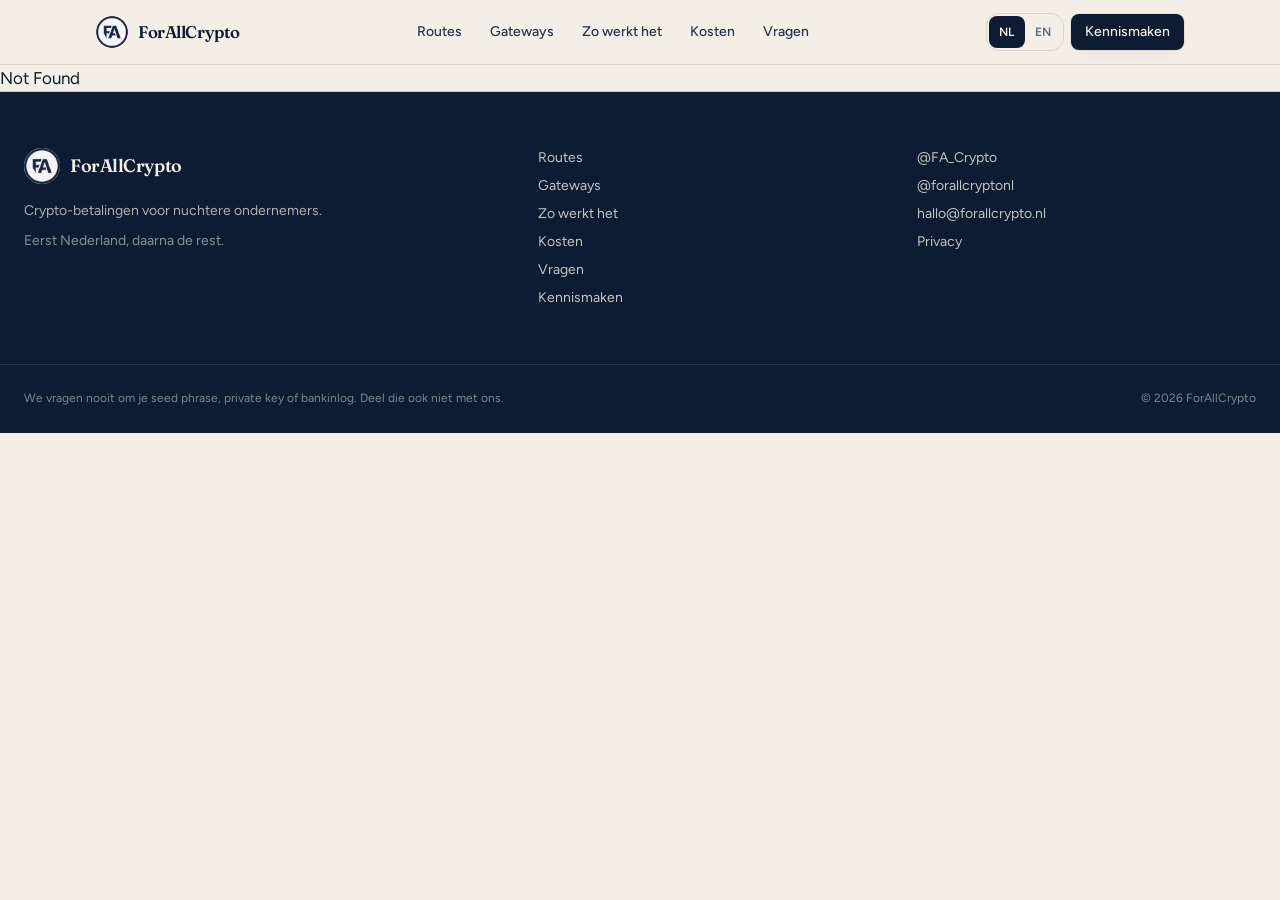
==== commit bd661af0: "Desktop hero: full-bleed split, no floating island" ====
--- a/betaallink/index.html
+++ b/betaallink/index.html
@@ -1 +1 @@
-<!DOCTYPE html><html lang="nl"><head><meta name="twitter:card" content="summary_large_image"><meta property="og:title" content="ForAllCrypto"><meta property="og:description" content="Accept crypto payments for your business."><meta charSet="utf-8"/><meta name="viewport" content="width=device-width, initial-scale=1"/><link rel="preload" as="image" href="/media/fa-avatar.jpg"/><link rel="preload" as="image" href="/media/route-link.jpg"/><link rel="stylesheet" href="/assets/styles-CKbSG0Gy.css" data-precedence="default"/><link rel="stylesheet" href="https://fonts.googleapis.com/css2?family=Figtree:ital,wght@0,400;0,500;0,600;0,700;1,400&amp;family=Fraunces:opsz,wght@9..144,500;9..144,600;9..144,700&amp;family=IBM+Plex+Mono:wght@500&amp;display=swap" data-precedence="default"/><title>ForAllCrypto</title><meta name="description" content="Accepteer Bitcoin en crypto in je winkel, webshop of praktijk. ForAllCrypto richt CoinGate in — helder uitgelegd, getest voordat je live gaat."/><meta name="theme-color" content="#0D1B33"/><link rel="modulepreload" href="/assets/index-BmbKzqZY.js"/><link rel="modulepreload" href="/assets/betaallink-CWsl3OwT.js"/><link rel="modulepreload" href="/assets/inner-page-9lyKFrgM.js"/><link rel="icon" type="image/svg+xml" href="/favicon.svg"/><link rel="manifest" href="/__grok/manifest.webmanifest"/><link rel="apple-touch-icon" href="/__grok/icon-180.png"/><link rel="preconnect" href="https://fonts.googleapis.com"/><link rel="preconnect" href="https://fonts.gstatic.com" crossorigin="anonymous"/><meta name="apple-mobile-web-app-title" content="ForAllCrypto"><meta name="apple-mobile-web-app-status-bar-style" content="black"></head><body><div class="min-h-dvh bg-paper text-ink"><a href="#main" class="sr-only focus:not-sr-only focus:absolute focus:left-4 focus:top-4 focus:z-50 focus:rounded-md focus:bg-ink focus:px-3 focus:py-2 focus:text-paper">Ga naar de inhoud</a><header class="sticky top-0 z-40 border-b border-line/80 bg-paper/90 backdrop-blur-md"><div class="mx-auto flex h-16 max-w-7xl items-center justify-between gap-4 px-4 sm:px-6"><a aria-label="ForAllCrypto" href="/" class="shrink-0"><span class="flex items-center gap-2.5"><img src="/media/fa-avatar.jpg" alt="" width="40" height="40" class="block rounded-full outline-1 -outline-offset-1 outline-ink/10 size-8"/><span class="font-display text-[1.05rem] font-semibold tracking-tight text-ink">ForAllCrypto</span></span></a><nav class="hidden items-center gap-7 lg:flex" aria-label="Hoofd"><a href="/#routes" class="text-sm font-medium text-ink-soft transition-colors hover:text-ink">Routes</a><a href="/gateways" class="text-sm font-medium text-ink-soft transition-colors hover:text-ink">Gateways</a><a href="/zo-werkt-het" class="text-sm font-medium text-ink-soft transition-colors hover:text-ink">Zo werkt het</a><a href="/kosten" class="text-sm font-medium text-ink-soft transition-colors hover:text-ink">Kosten</a><a href="/faq" class="text-sm font-medium text-ink-soft transition-colors hover:text-ink">Vragen</a></nav><div class="flex items-center gap-2"><div class="flex rounded-md p-0.5 shadow-[0_0_0_1px_rgba(13,27,51,0.12)]" role="group" aria-label="Language"><button type="button" class="h-8 min-w-9 rounded-sm px-2 text-xs font-semibold tracking-wide bg-ink text-paper" aria-pressed="true">NL</button><button type="button" class="h-8 min-w-9 rounded-sm px-2 text-xs font-semibold tracking-wide text-muted hover:text-ink" aria-pressed="false">EN</button></div><a href="/kennismaken" class="items-center justify-center gap-2 whitespace-nowrap font-medium transition-[transform,background-color,color,box-shadow,opacity] duration-150 ease-out focus-visible:outline-none focus-visible:ring-2 focus-visible:ring-ink/40 focus-visible:ring-offset-2 focus-visible:ring-offset-paper disabled:pointer-events-none disabled:opacity-40 active:not-disabled:scale-[0.96] [&amp;_svg]:pointer-events-none [&amp;_svg]:shrink-0 bg-ink text-paper shadow-border hover:bg-ink-soft h-9 rounded-sm px-3.5 text-sm hidden sm:inline-flex">Kennismaken</a><button type="button" class="inline-flex size-11 items-center justify-center rounded-md lg:hidden" aria-expanded="false" aria-label="Menu"><svg xmlns="http://www.w3.org/2000/svg" width="24" height="24" viewBox="0 0 24 24" fill="none" stroke="currentColor" stroke-width="2" stroke-linecap="round" stroke-linejoin="round" class="lucide lucide-menu size-5" aria-hidden="true"><path d="M4 12h16"></path><path d="M4 18h16"></path><path d="M4 6h16"></path></svg></button></div></div></header><!--$--><main id="main"><section class="border-b border-line px-4 py-12 sm:px-6 sm:py-16"><div class="mx-auto grid max-w-7xl items-end gap-10 lg:grid-cols-[1.1fr_0.9fr]"><div><a href="/" class="mb-6 inline-flex items-center gap-2 text-sm font-medium text-muted hover:text-ink"><svg xmlns="http://www.w3.org/2000/svg" width="24" height="24" viewBox="0 0 24 24" fill="none" stroke="currentColor" stroke-width="2" stroke-linecap="round" stroke-linejoin="round" class="lucide lucide-arrow-left size-4" aria-hidden="true"><path d="m12 19-7-7 7-7"></path><path d="M19 12H5"></path></svg>Terug naar home</a><p class="text-xs font-semibold uppercase tracking-[0.18em] text-steel">Dienstverleners</p><h1 class="mt-3 max-w-2xl font-display text-4xl font-medium tracking-tight text-ink sm:text-5xl">Een betaallink onder je offerte.</h1><p class="mt-5 max-w-xl text-lg text-muted">Geen kassa, geen webshop-plugin. Een verzoek, een QR, een status. Past bij freelancers, studios en bureaus.</p><a href="/kennismaken" class="inline-flex items-center justify-center gap-2 whitespace-nowrap font-medium transition-[transform,background-color,color,box-shadow,opacity] duration-150 ease-out focus-visible:outline-none focus-visible:ring-2 focus-visible:ring-ink/40 focus-visible:ring-offset-2 focus-visible:ring-offset-paper disabled:pointer-events-none disabled:opacity-40 active:not-disabled:scale-[0.96] [&amp;_svg]:pointer-events-none [&amp;_svg]:shrink-0 bg-ink text-paper shadow-border hover:bg-ink-soft h-11 rounded-md px-5 text-sm mt-8">Bespreek deze route</a></div><img src="/media/route-link.jpg" alt="" class="aspect-[4/3] w-full rounded-xl object-cover shadow-border outline outline-1 -outline-offset-1 outline-ink/10"/></div></section><section class="px-4 py-14 sm:px-6 sm:py-20"><div class="mx-auto max-w-7xl"><div class="grid gap-6 md:grid-cols-3"><article class="rounded-xl bg-paper-2 p-6"><h2 class="font-display text-xl font-medium text-ink">Stuur wanneer jij klaar bent</h2><p class="mt-3 text-sm leading-relaxed text-muted">Bedrag en omschrijving, link in de mail of op de factuur. De klant betaalt wanneer het uitkomt.</p></article><article class="rounded-xl bg-paper-2 p-6"><h2 class="font-display text-xl font-medium text-ink">Zichtbaar voor jou</h2><p class="mt-3 text-sm leading-relaxed text-muted">Je ziet of het verzoek open, betaald of verlopen is. Geen giswerk in WhatsApp.</p></article><article class="rounded-xl bg-paper-2 p-6"><h2 class="font-display text-xl font-medium text-ink">Ook voor eenmalige bedragen</h2><p class="mt-3 text-sm leading-relaxed text-muted">Aanbetaling, restbedrag, internationale opdrachtgever. We zetten de flow één keer goed.</p></article></div></div></section></main><!--/$--><footer class="border-t border-line bg-ink text-paper"><div class="mx-auto grid max-w-7xl gap-10 px-4 py-14 sm:px-6 md:grid-cols-[1.4fr_1fr_1fr]"><div><span class="flex items-center gap-2.5"><img src="/media/fa-avatar.jpg" alt="" width="40" height="40" class="block rounded-full outline-1 -outline-offset-1 outline-ink/10 size-9"/><span class="font-display text-lg font-semibold tracking-tight">ForAllCrypto</span></span><p class="mt-4 max-w-sm text-sm leading-relaxed text-paper/70">Crypto-betalingen voor nuchtere ondernemers.</p><p class="mt-2 text-sm text-paper/55">Eerst Nederland, daarna de rest.</p></div><div class="flex flex-col gap-2 text-sm"><a href="/winkel" class="text-paper/80 hover:text-paper">Routes</a><a href="/gateways" class="text-paper/80 hover:text-paper">Gateways</a><a href="/zo-werkt-het" class="text-paper/80 hover:text-paper">Zo werkt het</a><a href="/kosten" class="text-paper/80 hover:text-paper">Kosten</a><a href="/faq" class="text-paper/80 hover:text-paper">Vragen</a><a href="/kennismaken" class="text-paper/80 hover:text-paper">Kennismaken</a></div><div class="flex flex-col gap-2 text-sm"><a href="https://x.com/FA_Crypto" target="_blank" rel="noreferrer" class="text-paper/80 hover:text-paper">@FA_Crypto</a><a href="https://x.com/forallcryptonl" target="_blank" rel="noreferrer" class="text-paper/80 hover:text-paper">@forallcryptonl</a><a href="mailto:hallo@forallcrypto.nl" class="text-paper/80 hover:text-paper">hallo@forallcrypto.nl</a><a href="/privacy" class="text-paper/80 hover:text-paper">Privacy</a></div></div><div class="border-t border-paper/10"><div class="mx-auto flex max-w-7xl flex-col gap-3 px-4 py-6 text-xs leading-relaxed text-paper/50 sm:flex-row sm:items-center sm:justify-between sm:px-6"><p>We vragen nooit om je seed phrase, private key of bankinlog. Deel die ook niet met ons.</p><p>© <!-- -->2026<!-- --> <!-- -->ForAllCrypto</p></div></div></footer></div><script class="$tsr" id="$tsr-stream-barrier">(self.$R=self.$R||{})["tsr"]=[];self.$_TSR={h(){this.hydrated=!0,this.c()},e(){this.streamEnded=!0,this.c()},c(){this.hydrated&&this.streamEnded&&(delete self.$_TSR,delete self.$R.tsr)},p(e){this.initialized?e():this.buffer.push(e)},buffer:[]};$_TSR.router=($R=>$R[0]={manifest:$R[1]={routes:$R[2]={__root__:$R[3]={preloads:$R[4]=["/assets/index-BmbKzqZY.js"],scripts:$R[5]=[$R[6]={attrs:$R[7]={type:"module",async:!0,src:"/assets/index-BmbKzqZY.js"}}]},"/betaallink":$R[8]={preloads:$R[9]=["/assets/betaallink-CWsl3OwT.js","/assets/inner-page-9lyKFrgM.js"]}}},matches:$R[10]=[$R[11]={i:"__root__ ",u:1788982457459,s:"success",ssr:!0},$R[12]={i:" betaallink betaallink",u:1788982457459,s:"success",ssr:!0}]})($R["tsr"]);$_TSR.e();document.currentScript.remove()</script><script type="module" async="" src="/assets/index-BmbKzqZY.js"></script></body></html>+<!DOCTYPE html><html lang="nl"><head><meta name="twitter:card" content="summary_large_image"><meta property="og:title" content="ForAllCrypto"><meta property="og:description" content="Accept crypto payments for your business."><meta charSet="utf-8"/><meta name="viewport" content="width=device-width, initial-scale=1"/><link rel="preload" as="image" href="/media/fa-avatar.jpg"/><link rel="preload" as="image" href="/media/route-link.jpg"/><link rel="stylesheet" href="/assets/styles-FxVXV0yW.css" data-precedence="default"/><link rel="stylesheet" href="https://fonts.googleapis.com/css2?family=Figtree:ital,wght@0,400;0,500;0,600;0,700;1,400&amp;family=Fraunces:opsz,wght@9..144,500;9..144,600;9..144,700&amp;family=IBM+Plex+Mono:wght@500&amp;display=swap" data-precedence="default"/><title>ForAllCrypto</title><meta name="description" content="Accepteer Bitcoin en crypto in je winkel, webshop of praktijk. ForAllCrypto richt CoinGate in — helder uitgelegd, getest voordat je live gaat."/><meta name="theme-color" content="#0D1B33"/><link rel="modulepreload" href="/assets/index-4ipa4KNB.js"/><link rel="modulepreload" href="/assets/betaallink-DPGNJqre.js"/><link rel="modulepreload" href="/assets/inner-page-BmUaebbY.js"/><link rel="icon" type="image/svg+xml" href="/favicon.svg"/><link rel="manifest" href="/__grok/manifest.webmanifest"/><link rel="apple-touch-icon" href="/__grok/icon-180.png"/><link rel="preconnect" href="https://fonts.googleapis.com"/><link rel="preconnect" href="https://fonts.gstatic.com" crossorigin="anonymous"/><meta name="apple-mobile-web-app-title" content="ForAllCrypto"><meta name="apple-mobile-web-app-status-bar-style" content="black"></head><body><div class="min-h-dvh bg-paper text-ink"><a href="#main" class="sr-only focus:not-sr-only focus:absolute focus:left-4 focus:top-4 focus:z-50 focus:rounded-md focus:bg-ink focus:px-3 focus:py-2 focus:text-paper">Ga naar de inhoud</a><header class="sticky top-0 z-40 border-b border-line/80 bg-paper/90 backdrop-blur-md"><div class="flex h-16 items-center justify-between gap-4 px-5 sm:px-8 lg:px-16 xl:px-24"><a aria-label="ForAllCrypto" href="/" class="shrink-0"><span class="flex items-center gap-2.5"><img src="/media/fa-avatar.jpg" alt="" width="40" height="40" class="block rounded-full outline-1 -outline-offset-1 outline-ink/10 size-8"/><span class="font-display text-[1.05rem] font-semibold tracking-tight text-ink">ForAllCrypto</span></span></a><nav class="hidden items-center gap-7 lg:flex" aria-label="Hoofd"><a href="/#routes" class="text-sm font-medium text-ink-soft transition-colors hover:text-ink">Routes</a><a href="/gateways" class="text-sm font-medium text-ink-soft transition-colors hover:text-ink">Gateways</a><a href="/zo-werkt-het" class="text-sm font-medium text-ink-soft transition-colors hover:text-ink">Zo werkt het</a><a href="/kosten" class="text-sm font-medium text-ink-soft transition-colors hover:text-ink">Kosten</a><a href="/faq" class="text-sm font-medium text-ink-soft transition-colors hover:text-ink">Vragen</a></nav><div class="flex items-center gap-2"><div class="flex rounded-md p-0.5 shadow-[0_0_0_1px_rgba(13,27,51,0.12)]" role="group" aria-label="Language"><button type="button" class="h-8 min-w-9 rounded-sm px-2 text-xs font-semibold tracking-wide bg-ink text-paper" aria-pressed="true">NL</button><button type="button" class="h-8 min-w-9 rounded-sm px-2 text-xs font-semibold tracking-wide text-muted hover:text-ink" aria-pressed="false">EN</button></div><a href="/kennismaken" class="items-center justify-center gap-2 whitespace-nowrap font-medium transition-[transform,background-color,color,box-shadow,opacity] duration-150 ease-out focus-visible:outline-none focus-visible:ring-2 focus-visible:ring-ink/40 focus-visible:ring-offset-2 focus-visible:ring-offset-paper disabled:pointer-events-none disabled:opacity-40 active:not-disabled:scale-[0.96] [&amp;_svg]:pointer-events-none [&amp;_svg]:shrink-0 bg-ink text-paper shadow-border hover:bg-ink-soft h-9 rounded-sm px-3.5 text-sm hidden sm:inline-flex">Kennismaken</a><button type="button" class="inline-flex size-11 items-center justify-center rounded-md lg:hidden" aria-expanded="false" aria-label="Menu"><svg xmlns="http://www.w3.org/2000/svg" width="24" height="24" viewBox="0 0 24 24" fill="none" stroke="currentColor" stroke-width="2" stroke-linecap="round" stroke-linejoin="round" class="lucide lucide-menu size-5" aria-hidden="true"><path d="M4 12h16"></path><path d="M4 18h16"></path><path d="M4 6h16"></path></svg></button></div></div></header><!--$--><main id="main"><section class="border-b border-line px-4 py-12 sm:px-6 sm:py-16"><div class="mx-auto grid max-w-7xl items-end gap-10 lg:grid-cols-[1.1fr_0.9fr]"><div><a href="/" class="mb-6 inline-flex items-center gap-2 text-sm font-medium text-muted hover:text-ink"><svg xmlns="http://www.w3.org/2000/svg" width="24" height="24" viewBox="0 0 24 24" fill="none" stroke="currentColor" stroke-width="2" stroke-linecap="round" stroke-linejoin="round" class="lucide lucide-arrow-left size-4" aria-hidden="true"><path d="m12 19-7-7 7-7"></path><path d="M19 12H5"></path></svg>Terug naar home</a><p class="text-xs font-semibold uppercase tracking-[0.18em] text-steel">Dienstverleners</p><h1 class="mt-3 max-w-2xl font-display text-4xl font-medium tracking-tight text-ink sm:text-5xl">Een betaallink onder je offerte.</h1><p class="mt-5 max-w-xl text-lg text-muted">Geen kassa, geen webshop-plugin. Een verzoek, een QR, een status. Past bij freelancers, studios en bureaus.</p><a href="/kennismaken" class="inline-flex items-center justify-center gap-2 whitespace-nowrap font-medium transition-[transform,background-color,color,box-shadow,opacity] duration-150 ease-out focus-visible:outline-none focus-visible:ring-2 focus-visible:ring-ink/40 focus-visible:ring-offset-2 focus-visible:ring-offset-paper disabled:pointer-events-none disabled:opacity-40 active:not-disabled:scale-[0.96] [&amp;_svg]:pointer-events-none [&amp;_svg]:shrink-0 bg-ink text-paper shadow-border hover:bg-ink-soft h-11 rounded-md px-5 text-sm mt-8">Bespreek deze route</a></div><img src="/media/route-link.jpg" alt="" class="aspect-[4/3] w-full rounded-xl object-cover shadow-border outline outline-1 -outline-offset-1 outline-ink/10"/></div></section><section class="px-4 py-14 sm:px-6 sm:py-20"><div class="mx-auto max-w-7xl"><div class="grid gap-6 md:grid-cols-3"><article class="rounded-xl bg-paper-2 p-6"><h2 class="font-display text-xl font-medium text-ink">Stuur wanneer jij klaar bent</h2><p class="mt-3 text-sm leading-relaxed text-muted">Bedrag en omschrijving, link in de mail of op de factuur. De klant betaalt wanneer het uitkomt.</p></article><article class="rounded-xl bg-paper-2 p-6"><h2 class="font-display text-xl font-medium text-ink">Zichtbaar voor jou</h2><p class="mt-3 text-sm leading-relaxed text-muted">Je ziet of het verzoek open, betaald of verlopen is. Geen giswerk in WhatsApp.</p></article><article class="rounded-xl bg-paper-2 p-6"><h2 class="font-display text-xl font-medium text-ink">Ook voor eenmalige bedragen</h2><p class="mt-3 text-sm leading-relaxed text-muted">Aanbetaling, restbedrag, internationale opdrachtgever. We zetten de flow één keer goed.</p></article></div></div></section></main><!--/$--><footer class="border-t border-line bg-ink text-paper"><div class="mx-auto grid max-w-7xl gap-10 px-4 py-14 sm:px-6 md:grid-cols-[1.4fr_1fr_1fr]"><div><span class="flex items-center gap-2.5"><img src="/media/fa-avatar.jpg" alt="" width="40" height="40" class="block rounded-full outline-1 -outline-offset-1 outline-ink/10 size-9"/><span class="font-display text-lg font-semibold tracking-tight">ForAllCrypto</span></span><p class="mt-4 max-w-sm text-sm leading-relaxed text-paper/70">Crypto-betalingen voor nuchtere ondernemers.</p><p class="mt-2 text-sm text-paper/55">Eerst Nederland, daarna de rest.</p></div><div class="flex flex-col gap-2 text-sm"><a href="/winkel" class="text-paper/80 hover:text-paper">Routes</a><a href="/gateways" class="text-paper/80 hover:text-paper">Gateways</a><a href="/zo-werkt-het" class="text-paper/80 hover:text-paper">Zo werkt het</a><a href="/kosten" class="text-paper/80 hover:text-paper">Kosten</a><a href="/faq" class="text-paper/80 hover:text-paper">Vragen</a><a href="/kennismaken" class="text-paper/80 hover:text-paper">Kennismaken</a></div><div class="flex flex-col gap-2 text-sm"><a href="https://x.com/FA_Crypto" target="_blank" rel="noreferrer" class="text-paper/80 hover:text-paper">@FA_Crypto</a><a href="https://x.com/forallcryptonl" target="_blank" rel="noreferrer" class="text-paper/80 hover:text-paper">@forallcryptonl</a><a href="mailto:hallo@forallcrypto.nl" class="text-paper/80 hover:text-paper">hallo@forallcrypto.nl</a><a href="/privacy" class="text-paper/80 hover:text-paper">Privacy</a></div></div><div class="border-t border-paper/10"><div class="mx-auto flex max-w-7xl flex-col gap-3 px-4 py-6 text-xs leading-relaxed text-paper/50 sm:flex-row sm:items-center sm:justify-between sm:px-6"><p>We vragen nooit om je seed phrase, private key of bankinlog. Deel die ook niet met ons.</p><p>© <!-- -->2026<!-- --> <!-- -->ForAllCrypto</p></div></div></footer></div><script class="$tsr" id="$tsr-stream-barrier">(self.$R=self.$R||{})["tsr"]=[];self.$_TSR={h(){this.hydrated=!0,this.c()},e(){this.streamEnded=!0,this.c()},c(){this.hydrated&&this.streamEnded&&(delete self.$_TSR,delete self.$R.tsr)},p(e){this.initialized?e():this.buffer.push(e)},buffer:[]};$_TSR.router=($R=>$R[0]={manifest:$R[1]={routes:$R[2]={__root__:$R[3]={preloads:$R[4]=["/assets/index-4ipa4KNB.js"],scripts:$R[5]=[$R[6]={attrs:$R[7]={type:"module",async:!0,src:"/assets/index-4ipa4KNB.js"}}]},"/betaallink":$R[8]={preloads:$R[9]=["/assets/betaallink-DPGNJqre.js","/assets/inner-page-BmUaebbY.js"]}}},matches:$R[10]=[$R[11]={i:"__root__ ",u:1788983124548,s:"success",ssr:!0},$R[12]={i:" betaallink betaallink",u:1788983124548,s:"success",ssr:!0}]})($R["tsr"]);$_TSR.e();document.currentScript.remove()</script><script type="module" async="" src="/assets/index-4ipa4KNB.js"></script></body></html>
--- a/assets/styles-FxVXV0yW.css
+++ b/assets/styles-FxVXV0yW.css
@@ -0,0 +1,2 @@
+/*! tailwindcss v4.3.3 | MIT License | https://tailwindcss.com */
+@layer properties{@supports (((-webkit-hyphens:none)) and (not (margin-trim:inline))) or ((-moz-orient:inline) and (not (color:rgb(from red r g b)))){*,:before,:after,::backdrop{--tw-scale-x:1;--tw-scale-y:1;--tw-scale-z:1;--tw-rotate-x:initial;--tw-rotate-y:initial;--tw-rotate-z:initial;--tw-skew-x:initial;--tw-skew-y:initial;--tw-pan-x:initial;--tw-pan-y:initial;--tw-pinch-zoom:initial;--tw-space-y-reverse:0;--tw-space-x-reverse:0;--tw-divide-x-reverse:0;--tw-border-style:solid;--tw-divide-y-reverse:0;--tw-leading:initial;--tw-font-weight:initial;--tw-tracking:initial;--tw-ordinal:initial;--tw-slashed-zero:initial;--tw-numeric-figure:initial;--tw-numeric-spacing:initial;--tw-numeric-fraction:initial;--tw-shadow:0 0 #0000;--tw-shadow-color:initial;--tw-shadow-alpha:100%;--tw-inset-shadow:0 0 #0000;--tw-inset-shadow-color:initial;--tw-inset-shadow-alpha:100%;--tw-ring-color:initial;--tw-ring-shadow:0 0 #0000;--tw-inset-ring-color:initial;--tw-inset-ring-shadow:0 0 #0000;--tw-ring-inset:initial;--tw-ring-offset-width:0px;--tw-ring-offset-color:#fff;--tw-ring-offset-shadow:0 0 #0000;--tw-outline-style:solid;--tw-blur:initial;--tw-brightness:initial;--tw-contrast:initial;--tw-grayscale:initial;--tw-hue-rotate:initial;--tw-invert:initial;--tw-opacity:initial;--tw-saturate:initial;--tw-sepia:initial;--tw-drop-shadow:initial;--tw-drop-shadow-color:initial;--tw-drop-shadow-alpha:100%;--tw-drop-shadow-size:initial;--tw-backdrop-blur:initial;--tw-backdrop-brightness:initial;--tw-backdrop-contrast:initial;--tw-backdrop-grayscale:initial;--tw-backdrop-hue-rotate:initial;--tw-backdrop-invert:initial;--tw-backdrop-opacity:initial;--tw-backdrop-saturate:initial;--tw-backdrop-sepia:initial;--tw-duration:initial;--tw-ease:initial;--tw-translate-x:0;--tw-translate-y:0;--tw-translate-z:0;--tw-content:""}}}@layer theme{:root,:host{--font-sans:"Figtree", "Segoe UI", system-ui, sans-serif;--font-mono:"IBM Plex Mono", ui-monospace, "SF Mono", Menlo, monospace;--color-red-500:oklch(63.7% .237 25.331);--color-zinc-50:oklch(98.5% 0 none);--color-zinc-400:oklch(70.5% .015 286.067);--color-zinc-500:oklch(55.2% .016 285.938);--color-zinc-900:oklch(21% .006 285.885);--color-zinc-950:oklch(14.1% .005 285.823);--color-neutral-100:oklch(97% 0 none);--color-neutral-300:oklch(87% 0 none);--color-neutral-500:oklch(55.6% 0 none);--color-neutral-700:oklch(37.1% 0 none);--color-neutral-900:oklch(20.5% 0 none);--color-black:#000;--color-white:#fff;--spacing:.25rem;--container-sm:24rem;--container-md:28rem;--container-lg:32rem;--container-xl:36rem;--container-2xl:42rem;--container-6xl:72rem;--container-7xl:80rem;--text-xs:.75rem;--text-xs--line-height:calc(1 / .75);--text-sm:.875rem;--text-sm--line-height:calc(1.25 / .875);--text-base:1rem;--text-base--line-height:calc(1.5 / 1);--text-lg:1.125rem;--text-lg--line-height:calc(1.75 / 1.125);--text-xl:1.25rem;--text-xl--line-height:calc(1.75 / 1.25);--text-2xl:1.5rem;--text-2xl--line-height:calc(2 / 1.5);--text-3xl:1.875rem;--text-3xl--line-height:calc(2.25 / 1.875);--text-4xl:2.25rem;--text-4xl--line-height:calc(2.5 / 2.25);--text-5xl:3rem;--text-5xl--line-height:1;--text-6xl:3.75rem;--text-6xl--line-height:1;--font-weight-medium:500;--font-weight-semibold:600;--tracking-tight:-.025em;--tracking-wide:.025em;--leading-tight:1.25;--leading-snug:1.375;--leading-normal:1.5;--leading-relaxed:1.625;--radius-xs:4px;--radius-sm:8px;--radius-md:12px;--radius-lg:20px;--radius-xl:28px;--radius-2xl:36px;--ease-out:cubic-bezier(.22, 1, .36, 1);--ease-in-out:cubic-bezier(.4, 0, .2, 1);--animate-pulse:pulse 2s cubic-bezier(.4, 0, .6, 1) infinite;--blur-md:12px;--default-transition-duration:.15s;--default-transition-timing-function:cubic-bezier(.4, 0, .2, 1);--default-font-family:var(--font-sans);--default-mono-font-family:var(--font-mono);--color-paper:#f3efe6;--color-paper-2:#e8e1d2;--color-paper-3:#ddd4c2;--color-ink:#0d1b33;--color-ink-soft:#24344c;--color-muted:#5c6b7a;--color-steel:#6a7f93;--color-line:#d4cbb8;--color-live:#2f6b55;--color-live-bg:#dce8e2;--color-warn:#8a5a2b;--font-display:"Fraunces", "Iowan Old Style", "Palatino Linotype", serif;--shadow-border:0px 0px 0px 1px #0d1b330f, 0px 1px 2px -1px #0d1b330f, 0px 8px 24px -12px #0d1b331f;--motion-quick:.15s;--motion-fast:.25s;--motion-slow:.4s}}@layer base{*,:after,:before,::backdrop{box-sizing:border-box;border:0 solid;margin:0;padding:0}::file-selector-button{box-sizing:border-box;border:0 solid;margin:0;padding:0}html,:host{-webkit-text-size-adjust:100%;tab-size:4;line-height:1.5;font-family:var(--default-font-family,-apple-system, BlinkMacSystemFont, "Segoe UI", Roboto, "Helvetica Neue", "Noto Sans", Arial, sans-serif, "Apple Color Emoji", "Segoe UI Emoji", "Segoe UI Symbol", "Noto Color Emoji");font-feature-settings:var(--default-font-feature-settings,normal);font-variation-settings:var(--default-font-variation-settings,normal);-webkit-tap-highlight-color:transparent}hr{height:0;color:inherit;border-top-width:1px}abbr:where([title]){-webkit-text-decoration:underline dotted;text-decoration:underline dotted}h1,h2,h3,h4,h5,h6{font-size:inherit;font-weight:inherit}a{color:inherit;-webkit-text-decoration:inherit;-webkit-text-decoration:inherit;-webkit-text-decoration:inherit;-webkit-text-decoration:inherit;text-decoration:inherit}b,strong{font-weight:bolder}code,kbd,samp,pre{font-family:var(--default-mono-font-family,ui-monospace, SFMono-Regular, Menlo, Monaco, Consolas, "Liberation Mono", "Courier New", monospace);font-feature-settings:var(--default-mono-font-feature-settings,normal);font-variation-settings:var(--default-mono-font-variation-settings,normal);font-size:1em}small{font-size:80%}sub,sup{vertical-align:baseline;font-size:75%;line-height:0;position:relative}sub{bottom:-.25em}sup{top:-.5em}table{text-indent:0;border-color:inherit;border-collapse:collapse}:-moz-focusring:where(:not(iframe)){outline:auto}progress{vertical-align:baseline}summary{display:list-item}ol,ul,menu{list-style:none}img,svg,video,canvas,audio,iframe,embed,object{vertical-align:middle;display:block}img,video{max-width:100%;height:auto}button,input,select,optgroup,textarea{font:inherit;font-feature-settings:inherit;font-variation-settings:inherit;letter-spacing:inherit;color:inherit;opacity:1;background-color:#0000;border-radius:0}::file-selector-button{font:inherit;font-feature-settings:inherit;font-variation-settings:inherit;letter-spacing:inherit;color:inherit;opacity:1;background-color:#0000;border-radius:0}:where(select:is([multiple],[size])) optgroup{font-weight:bolder}:where(select:is([multiple],[size])) optgroup option{padding-inline-start:20px}::file-selector-button{margin-inline-end:4px}::placeholder{opacity:1}@supports (not ((-webkit-appearance:-apple-pay-button))) or (contain-intrinsic-size:1px){::placeholder{color:currentColor}@supports (color:color-mix(in lab, red, red)){::placeholder{color:color-mix(in oklab, currentcolor 50%, transparent)}}}textarea{resize:vertical}::-webkit-search-decoration{-webkit-appearance:none}::-webkit-date-and-time-value{min-height:1lh;text-align:inherit}::-webkit-datetime-edit{display:inline-flex}::-webkit-datetime-edit-fields-wrapper{padding:0}::-webkit-datetime-edit{padding-block:0}::-webkit-datetime-edit-year-field{padding-block:0}::-webkit-datetime-edit-month-field{padding-block:0}::-webkit-datetime-edit-day-field{padding-block:0}::-webkit-datetime-edit-hour-field{padding-block:0}::-webkit-datetime-edit-minute-field{padding-block:0}::-webkit-datetime-edit-second-field{padding-block:0}::-webkit-datetime-edit-millisecond-field{padding-block:0}::-webkit-datetime-edit-meridiem-field{padding-block:0}::-webkit-calendar-picker-indicator{line-height:1}:-moz-ui-invalid{box-shadow:none}button,input:where([type=button],[type=reset],[type=submit]){appearance:button}::file-selector-button{appearance:button}::-webkit-inner-spin-button{height:auto}::-webkit-outer-spin-button{height:auto}[hidden]:where(:not([hidden=until-found])){display:none!important}html{-webkit-font-smoothing:antialiased;-moz-osx-font-smoothing:grayscale;background:var(--color-paper);color:var(--color-ink)}body{background:var(--color-paper);color:var(--color-ink);font-family:var(--font-sans);font-size:1.0625rem;line-height:1.55}button:not(:disabled),[role=button]:not(:disabled){cursor:pointer}h1,h2,h3{text-wrap:balance;font-family:var(--font-display);letter-spacing:-.03em;line-height:1.12}p{text-wrap:pretty}::selection{background:var(--color-ink);color:var(--color-paper)}input,textarea,select{font:inherit}}@layer components;@layer utilities{.\@container{container-type:inline-size}.collapse{visibility:collapse}.invisible{visibility:hidden}.visible{visibility:visible}.sr-only{clip-path:inset(50%);white-space:nowrap;border-width:0;width:1px;height:1px;margin:-1px;padding:0;position:absolute;overflow:hidden}.not-sr-only{clip-path:none;white-space:normal;width:auto;height:auto;margin:0;padding:0;position:static;overflow:visible}.absolute{position:absolute}.fixed{position:fixed}.relative{position:relative}.static{position:static}.sticky{position:sticky}.inset-0{inset:0}.top-0{top:0}.right-1{right:var(--spacing)}.right-2{right:calc(var(--spacing) * 2)}.right-3{right:calc(var(--spacing) * 3)}.right-4{right:calc(var(--spacing) * 4)}.right-5{right:calc(var(--spacing) * 5)}.bottom-4{bottom:calc(var(--spacing) * 4)}.bottom-5{bottom:calc(var(--spacing) * 5)}.left-1{left:var(--spacing)}.left-2{left:calc(var(--spacing) * 2)}.left-3{left:calc(var(--spacing) * 3)}.left-4{left:calc(var(--spacing) * 4)}.left-5{left:calc(var(--spacing) * 5)}.isolate{isolation:isolate}.isolation-auto{isolation:auto}.z-40{z-index:40}.container{width:100%}@media (width>=40rem){.container{max-width:40rem}}@media (width>=48rem){.container{max-width:48rem}}@media (width>=64rem){.container{max-width:64rem}}@media (width>=80rem){.container{max-width:80rem}}@media (width>=96rem){.container{max-width:96rem}}.mx-auto{margin-inline:auto}.mt-0\.5{margin-top:calc(var(--spacing) * .5)}.mt-1{margin-top:var(--spacing)}.mt-2{margin-top:calc(var(--spacing) * 2)}.mt-3{margin-top:calc(var(--spacing) * 3)}.mt-4{margin-top:calc(var(--spacing) * 4)}.mt-5{margin-top:calc(var(--spacing) * 5)}.mt-6{margin-top:calc(var(--spacing) * 6)}.mt-8{margin-top:calc(var(--spacing) * 8)}.mt-10{margin-top:calc(var(--spacing) * 10)}.mb-6{margin-bottom:calc(var(--spacing) * 6)}.ml-px{margin-left:1px}.block{display:block}.contents{display:contents}.flex{display:flex}.flow-root{display:flow-root}.grid{display:grid}.hidden{display:none}.inline{display:inline}.inline-block{display:inline-block}.inline-flex{display:inline-flex}.inline-grid{display:inline-grid}.inline-table{display:inline-table}.list-item{display:list-item}.table{display:table}.table-caption{display:table-caption}.table-cell{display:table-cell}.table-column{display:table-column}.table-column-group{display:table-column-group}.table-footer-group{display:table-footer-group}.table-header-group{display:table-header-group}.table-row{display:table-row}.table-row-group{display:table-row-group}.aspect-\[4\/3\]{aspect-ratio:4/3}.aspect-\[16\/9\]{aspect-ratio:16/9}.aspect-\[16\/10\]{aspect-ratio:16/10}.size-4{width:calc(var(--spacing) * 4);height:calc(var(--spacing) * 4)}.size-5{width:calc(var(--spacing) * 5);height:calc(var(--spacing) * 5)}.size-8{width:calc(var(--spacing) * 8);height:calc(var(--spacing) * 8)}.size-9{width:calc(var(--spacing) * 9);height:calc(var(--spacing) * 9)}.size-10{width:calc(var(--spacing) * 10);height:calc(var(--spacing) * 10)}.size-11{width:calc(var(--spacing) * 11);height:calc(var(--spacing) * 11)}.size-40{width:calc(var(--spacing) * 40);height:calc(var(--spacing) * 40)}.h-1{height:var(--spacing)}.h-2{height:calc(var(--spacing) * 2)}.h-8{height:calc(var(--spacing) * 8)}.h-9{height:calc(var(--spacing) * 9)}.h-11{height:calc(var(--spacing) * 11)}.h-12{height:calc(var(--spacing) * 12)}.h-16{height:calc(var(--spacing) * 16)}.h-full{height:100%}.min-h-12{min-height:calc(var(--spacing) * 12)}.min-h-28{min-height:calc(var(--spacing) * 28)}.min-h-\[16rem\]{min-height:16rem}.min-h-dvh{min-height:100dvh}.min-h-screen{min-height:100vh}.w-8{width:calc(var(--spacing) * 8)}.w-full{width:100%}.max-w-2xl{max-width:var(--container-2xl)}.max-w-6xl{max-width:var(--container-6xl)}.max-w-7xl{max-width:var(--container-7xl)}.max-w-\[16rem\]{max-width:16rem}.max-w-\[18ch\]{max-width:18ch}.max-w-lg{max-width:var(--container-lg)}.max-w-md{max-width:var(--container-md)}.max-w-sm{max-width:var(--container-sm)}.max-w-xl{max-width:var(--container-xl)}.min-w-9{min-width:calc(var(--spacing) * 9)}.flex-1{flex:1}.shrink{flex-shrink:1}.shrink-0{flex-shrink:0}.grow{flex-grow:1}.border-collapse{border-collapse:collapse}.translate-none{translate:none}.scale-100{--tw-scale-x:100%;--tw-scale-y:100%;--tw-scale-z:100%;scale:var(--tw-scale-x) var(--tw-scale-y)}.scale-3d{scale:var(--tw-scale-x) var(--tw-scale-y) var(--tw-scale-z)}.scale-\[0\.25\]{scale:.25}.transform{transform:var(--tw-rotate-x,) var(--tw-rotate-y,) var(--tw-rotate-z,) var(--tw-skew-x,) var(--tw-skew-y,)}.animate-pulse{animation:var(--animate-pulse)}.cursor-pointer{cursor:pointer}.touch-pinch-zoom{--tw-pinch-zoom:pinch-zoom;touch-action:var(--tw-pan-x,) var(--tw-pan-y,) var(--tw-pinch-zoom,)}.resize{resize:both}.appearance-none{appearance:none}.flex-col{flex-direction:column}.flex-wrap{flex-wrap:wrap}.place-items-center{place-items:center}.items-baseline{align-items:baseline}.items-center{align-items:center}.items-end{align-items:flex-end}.items-start{align-items:flex-start}.justify-between{justify-content:space-between}.justify-center{justify-content:center}.gap-1{gap:var(--spacing)}.gap-1\.5{gap:calc(var(--spacing) * 1.5)}.gap-2{gap:calc(var(--spacing) * 2)}.gap-2\.5{gap:calc(var(--spacing) * 2.5)}.gap-3{gap:calc(var(--spacing) * 3)}.gap-4{gap:calc(var(--spacing) * 4)}.gap-5{gap:calc(var(--spacing) * 5)}.gap-6{gap:calc(var(--spacing) * 6)}.gap-7{gap:calc(var(--spacing) * 7)}.gap-10{gap:calc(var(--spacing) * 10)}.gap-12{gap:calc(var(--spacing) * 12)}.gap-px{gap:1px}:where(.space-y-2>:not(:last-child)){--tw-space-y-reverse:0;margin-block-start:calc(calc(var(--spacing) * 2) * var(--tw-space-y-reverse));margin-block-end:calc(calc(var(--spacing) * 2) * calc(1 - var(--tw-space-y-reverse)))}:where(.space-y-3>:not(:last-child)){--tw-space-y-reverse:0;margin-block-start:calc(calc(var(--spacing) * 3) * var(--tw-space-y-reverse));margin-block-end:calc(calc(var(--spacing) * 3) * calc(1 - var(--tw-space-y-reverse)))}:where(.space-y-reverse>:not(:last-child)){--tw-space-y-reverse:1}.gap-x-5{column-gap:calc(var(--spacing) * 5)}:where(.space-x-reverse>:not(:last-child)){--tw-space-x-reverse:1}.gap-y-2{row-gap:calc(var(--spacing) * 2)}:where(.divide-x>:not(:last-child)){--tw-divide-x-reverse:0;border-inline-style:var(--tw-border-style);border-inline-start-width:calc(1px * var(--tw-divide-x-reverse));border-inline-end-width:calc(1px * calc(1 - var(--tw-divide-x-reverse)))}:where(.divide-y>:not(:last-child)){--tw-divide-y-reverse:0;border-bottom-style:var(--tw-border-style);border-top-style:var(--tw-border-style);border-top-width:calc(1px * var(--tw-divide-y-reverse));border-bottom-width:calc(1px * calc(1 - var(--tw-divide-y-reverse)))}:where(.divide-y-reverse>:not(:last-child)){--tw-divide-y-reverse:1}:where(.divide-line>:not(:last-child)){border-color:var(--color-line)}.truncate{text-overflow:ellipsis;white-space:nowrap;overflow:hidden}.overflow-hidden{overflow:hidden}.rounded{border-radius:.25rem}.rounded-2xl{border-radius:var(--radius-2xl)}.rounded-full{border-radius:2147483647px}.rounded-lg{border-radius:var(--radius-lg)}.rounded-md{border-radius:var(--radius-md)}.rounded-sm{border-radius:var(--radius-sm)}.rounded-xl{border-radius:var(--radius-xl)}.rounded-s{border-start-start-radius:.25rem;border-end-start-radius:.25rem}.rounded-ss{border-start-start-radius:.25rem}.rounded-e{border-start-end-radius:.25rem;border-end-end-radius:.25rem}.rounded-se{border-start-end-radius:.25rem}.rounded-ee{border-end-end-radius:.25rem}.rounded-es{border-end-start-radius:.25rem}.rounded-t{border-top-left-radius:.25rem;border-top-right-radius:.25rem}.rounded-l{border-top-left-radius:.25rem;border-bottom-left-radius:.25rem}.rounded-tl{border-top-left-radius:.25rem}.rounded-r{border-top-right-radius:.25rem;border-bottom-right-radius:.25rem}.rounded-tr{border-top-right-radius:.25rem}.rounded-b{border-bottom-right-radius:.25rem;border-bottom-left-radius:.25rem}.rounded-br{border-bottom-right-radius:.25rem}.rounded-bl{border-bottom-left-radius:.25rem}.border{border-style:var(--tw-border-style);border-width:1px}.border-x{border-inline-style:var(--tw-border-style);border-inline-width:1px}.border-y{border-block-style:var(--tw-border-style);border-block-width:1px}.border-s{border-inline-start-style:var(--tw-border-style);border-inline-start-width:1px}.border-e{border-inline-end-style:var(--tw-border-style);border-inline-end-width:1px}.border-bs{border-block-start-style:var(--tw-border-style);border-block-start-width:1px}.border-be{border-block-end-style:var(--tw-border-style);border-block-end-width:1px}.border-t{border-top-style:var(--tw-border-style);border-top-width:1px}.border-r{border-right-style:var(--tw-border-style);border-right-width:1px}.border-b{border-bottom-style:var(--tw-border-style);border-bottom-width:1px}.border-l{border-left-style:var(--tw-border-style);border-left-width:1px}.border-line{border-color:var(--color-line)}.border-line\/80{border-color:#d4cbb8cc}@supports (color:color-mix(in lab, red, red)){.border-line\/80{border-color:color-mix(in oklab, var(--color-line) 80%, transparent)}}.border-neutral-300{border-color:var(--color-neutral-300)}.border-paper\/10{border-color:#f3efe61a}@supports (color:color-mix(in lab, red, red)){.border-paper\/10{border-color:color-mix(in oklab, var(--color-paper) 10%, transparent)}}.bg-black{background-color:var(--color-black)}.bg-black\/10{background-color:#0000001a}@supports (color:color-mix(in lab, red, red)){.bg-black\/10{background-color:color-mix(in oklab, var(--color-black) 10%, transparent)}}.bg-ink{background-color:var(--color-ink)}.bg-ink\/5{background-color:#0d1b330d}@supports (color:color-mix(in lab, red, red)){.bg-ink\/5{background-color:color-mix(in oklab, var(--color-ink) 5%, transparent)}}.bg-ink\/10{background-color:#0d1b331a}@supports (color:color-mix(in lab, red, red)){.bg-ink\/10{background-color:color-mix(in oklab, var(--color-ink) 10%, transparent)}}.bg-line{background-color:var(--color-line)}.bg-live-bg{background-color:var(--color-live-bg)}.bg-paper{background-color:var(--color-paper)}.bg-paper-2{background-color:var(--color-paper-2)}.bg-paper-2\/60{background-color:#e8e1d299}@supports (color:color-mix(in lab, red, red)){.bg-paper-2\/60{background-color:color-mix(in oklab, var(--color-paper-2) 60%, transparent)}}.bg-paper-3{background-color:var(--color-paper-3)}.bg-paper\/5{background-color:#f3efe60d}@supports (color:color-mix(in lab, red, red)){.bg-paper\/5{background-color:color-mix(in oklab, var(--color-paper) 5%, transparent)}}.bg-paper\/10{background-color:#f3efe61a}@supports (color:color-mix(in lab, red, red)){.bg-paper\/10{background-color:color-mix(in oklab, var(--color-paper) 10%, transparent)}}.bg-paper\/90{background-color:#f3efe6e6}@supports (color:color-mix(in lab, red, red)){.bg-paper\/90{background-color:color-mix(in oklab, var(--color-paper) 90%, transparent)}}.bg-paper\/95{background-color:#f3efe6f2}@supports (color:color-mix(in lab, red, red)){.bg-paper\/95{background-color:color-mix(in oklab, var(--color-paper) 95%, transparent)}}.bg-transparent{background-color:#0000}.bg-zinc-50{background-color:var(--color-zinc-50)}.bg-repeat{background-repeat:repeat}.mask-no-clip{-webkit-mask-clip:no-clip;mask-clip:no-clip}.mask-repeat{-webkit-mask-repeat:repeat;mask-repeat:repeat}.object-cover{object-fit:cover}.p-0\.5{padding:calc(var(--spacing) * .5)}.p-2{padding:calc(var(--spacing) * 2)}.p-3{padding:calc(var(--spacing) * 3)}.p-6{padding:calc(var(--spacing) * 6)}.p-8{padding:calc(var(--spacing) * 8)}.p-\[16px\]{padding:16px}.px-2{padding-inline:calc(var(--spacing) * 2)}.px-2\.5{padding-inline:calc(var(--spacing) * 2.5)}.px-3{padding-inline:calc(var(--spacing) * 3)}.px-3\.5{padding-inline:calc(var(--spacing) * 3.5)}.px-4{padding-inline:calc(var(--spacing) * 4)}.px-5{padding-inline:calc(var(--spacing) * 5)}.px-6{padding-inline:calc(var(--spacing) * 6)}.py-1{padding-block:var(--spacing)}.py-2{padding-block:calc(var(--spacing) * 2)}.py-3{padding-block:calc(var(--spacing) * 3)}.py-4{padding-block:calc(var(--spacing) * 4)}.py-5{padding-block:calc(var(--spacing) * 5)}.py-6{padding-block:calc(var(--spacing) * 6)}.py-8{padding-block:calc(var(--spacing) * 8)}.py-10{padding-block:calc(var(--spacing) * 10)}.py-12{padding-block:calc(var(--spacing) * 12)}.py-14{padding-block:calc(var(--spacing) * 14)}.py-16{padding-block:calc(var(--spacing) * 16)}.pt-5{padding-top:calc(var(--spacing) * 5)}.pr-3\.5{padding-right:calc(var(--spacing) * 3.5)}.pb-3{padding-bottom:calc(var(--spacing) * 3)}.pb-5{padding-bottom:calc(var(--spacing) * 5)}.pb-6{padding-bottom:calc(var(--spacing) * 6)}.pl-4{padding-left:calc(var(--spacing) * 4)}.text-center{text-align:center}.text-left{text-align:left}.text-right{text-align:right}.font-mono{font-family:var(--font-mono)}.text-2xl{font-size:var(--text-2xl);line-height:var(--tw-leading,var(--text-2xl--line-height))}.text-3xl{font-size:var(--text-3xl);line-height:var(--tw-leading,var(--text-3xl--line-height))}.text-4xl{font-size:var(--text-4xl);line-height:var(--tw-leading,var(--text-4xl--line-height))}.text-base{font-size:var(--text-base);line-height:var(--tw-leading,var(--text-base--line-height))}.text-lg{font-size:var(--text-lg);line-height:var(--tw-leading,var(--text-lg--line-height))}.text-sm{font-size:var(--text-sm);line-height:var(--tw-leading,var(--text-sm--line-height))}.text-xl{font-size:var(--text-xl);line-height:var(--tw-leading,var(--text-xl--line-height))}.text-xs{font-size:var(--text-xs);line-height:var(--tw-leading,var(--text-xs--line-height))}.text-\[0\.7rem\]{font-size:.7rem}.text-\[0\.95rem\]{font-size:.95rem}.text-\[0\.98rem\]{font-size:.98rem}.text-\[1\.05rem\]{font-size:1.05rem}.text-\[2\.4rem\]{font-size:2.4rem}.text-\[13px\]{font-size:13px}.leading-\[1\.06\]{--tw-leading:1.06;line-height:1.06}.leading-\[1\.08\]{--tw-leading:1.08;line-height:1.08}.leading-relaxed{--tw-leading:var(--leading-relaxed);line-height:var(--leading-relaxed)}.font-medium{--tw-font-weight:var(--font-weight-medium);font-weight:var(--font-weight-medium)}.font-semibold{--tw-font-weight:var(--font-weight-semibold);font-weight:var(--font-weight-semibold)}.tracking-\[0\.14em\]{--tw-tracking:.14em;letter-spacing:.14em}.tracking-\[0\.16em\]{--tw-tracking:.16em;letter-spacing:.16em}.tracking-\[0\.18em\]{--tw-tracking:.18em;letter-spacing:.18em}.tracking-tight{--tw-tracking:var(--tracking-tight);letter-spacing:var(--tracking-tight)}.tracking-wide{--tw-tracking:var(--tracking-wide);letter-spacing:var(--tracking-wide)}.text-balance{text-wrap:balance}.text-wrap{text-wrap:wrap}.break-words{overflow-wrap:break-word}.text-clip{text-overflow:clip}.text-ellipsis{text-overflow:ellipsis}.whitespace-nowrap{white-space:nowrap}.text-ink{color:var(--color-ink)}.text-ink-soft{color:var(--color-ink-soft)}.text-live{color:var(--color-live)}.text-muted{color:var(--color-muted)}.text-neutral-500{color:var(--color-neutral-500)}.text-paper{color:var(--color-paper)}.text-paper\/50{color:#f3efe680}@supports (color:color-mix(in lab, red, red)){.text-paper\/50{color:color-mix(in oklab, var(--color-paper) 50%, transparent)}}.text-paper\/55{color:#f3efe68c}@supports (color:color-mix(in lab, red, red)){.text-paper\/55{color:color-mix(in oklab, var(--color-paper) 55%, transparent)}}.text-paper\/60{color:#f3efe699}@supports (color:color-mix(in lab, red, red)){.text-paper\/60{color:color-mix(in oklab, var(--color-paper) 60%, transparent)}}.text-paper\/70{color:#f3efe6b3}@supports (color:color-mix(in lab, red, red)){.text-paper\/70{color:color-mix(in oklab, var(--color-paper) 70%, transparent)}}.text-paper\/75{color:#f3efe6bf}@supports (color:color-mix(in lab, red, red)){.text-paper\/75{color:color-mix(in oklab, var(--color-paper) 75%, transparent)}}.text-paper\/80{color:#f3efe6cc}@supports (color:color-mix(in lab, red, red)){.text-paper\/80{color:color-mix(in oklab, var(--color-paper) 80%, transparent)}}.text-paper\/85{color:#f3efe6d9}@supports (color:color-mix(in lab, red, red)){.text-paper\/85{color:color-mix(in oklab, var(--color-paper) 85%, transparent)}}.text-red-500{color:var(--color-red-500)}.text-steel{color:var(--color-steel)}.text-warn{color:var(--color-warn)}.text-white{color:var(--color-white)}.text-zinc-500{color:var(--color-zinc-500)}.text-zinc-900{color:var(--color-zinc-900)}.capitalize{text-transform:capitalize}.lowercase{text-transform:lowercase}.normal-case{text-transform:none}.uppercase{text-transform:uppercase}.italic{font-style:italic}.not-italic{font-style:normal}.diagonal-fractions{--tw-numeric-fraction:diagonal-fractions;font-variant-numeric:var(--tw-ordinal,) var(--tw-slashed-zero,) var(--tw-numeric-figure,) var(--tw-numeric-spacing,) var(--tw-numeric-fraction,)}.lining-nums{--tw-numeric-figure:lining-nums;font-variant-numeric:var(--tw-ordinal,) var(--tw-slashed-zero,) var(--tw-numeric-figure,) var(--tw-numeric-spacing,) var(--tw-numeric-fraction,)}.oldstyle-nums{--tw-numeric-figure:oldstyle-nums;font-variant-numeric:var(--tw-ordinal,) var(--tw-slashed-zero,) var(--tw-numeric-figure,) var(--tw-numeric-spacing,) var(--tw-numeric-fraction,)}.ordinal{--tw-ordinal:ordinal;font-variant-numeric:var(--tw-ordinal,) var(--tw-slashed-zero,) var(--tw-numeric-figure,) var(--tw-numeric-spacing,) var(--tw-numeric-fraction,)}.proportional-nums{--tw-numeric-spacing:proportional-nums;font-variant-numeric:var(--tw-ordinal,) var(--tw-slashed-zero,) var(--tw-numeric-figure,) var(--tw-numeric-spacing,) var(--tw-numeric-fraction,)}.slashed-zero{--tw-slashed-zero:slashed-zero;font-variant-numeric:var(--tw-ordinal,) var(--tw-slashed-zero,) var(--tw-numeric-figure,) var(--tw-numeric-spacing,) var(--tw-numeric-fraction,)}.stacked-fractions{--tw-numeric-fraction:stacked-fractions;font-variant-numeric:var(--tw-ordinal,) var(--tw-slashed-zero,) var(--tw-numeric-figure,) var(--tw-numeric-spacing,) var(--tw-numeric-fraction,)}.tabular-nums{--tw-numeric-spacing:tabular-nums;font-variant-numeric:var(--tw-ordinal,) var(--tw-slashed-zero,) var(--tw-numeric-figure,) var(--tw-numeric-spacing,) var(--tw-numeric-fraction,)}.normal-nums{font-variant-numeric:normal}.line-through{text-decoration-line:line-through}.no-underline{text-decoration-line:none}.overline{text-decoration-line:overline}.underline{text-decoration-line:underline}.underline-offset-4{text-underline-offset:4px}.antialiased{-webkit-font-smoothing:antialiased;-moz-osx-font-smoothing:grayscale}.subpixel-antialiased{-webkit-font-smoothing:auto;-moz-osx-font-smoothing:auto}.accent-ink{accent-color:var(--color-ink)}.opacity-0{opacity:0}.opacity-70{opacity:.7}.opacity-100{opacity:1}.shadow{--tw-shadow:0 1px 3px 0 var(--tw-shadow-color,#0000001a), 0 1px 2px -1px var(--tw-shadow-color,#0000001a);box-shadow:var(--tw-inset-shadow), var(--tw-inset-ring-shadow), var(--tw-ring-offset-shadow), var(--tw-ring-shadow), var(--tw-shadow)}.shadow-\[0_0_0_1px_rgba\(13\,27\,51\,0\.12\)\]{--tw-shadow:0 0 0 1px var(--tw-shadow-color,#0d1b331f);box-shadow:var(--tw-inset-shadow), var(--tw-inset-ring-shadow), var(--tw-ring-offset-shadow), var(--tw-ring-shadow), var(--tw-shadow)}.shadow-\[0_0_0_1px_rgba\(13\,27\,51\,0\.14\)\]{--tw-shadow:0 0 0 1px var(--tw-shadow-color,#0d1b3324);box-shadow:var(--tw-inset-shadow), var(--tw-inset-ring-shadow), var(--tw-ring-offset-shadow), var(--tw-ring-shadow), var(--tw-shadow)}.shadow-\[0_0_0_1px_rgba\(13\,27\,51\,0\.18\)\]{--tw-shadow:0 0 0 1px var(--tw-shadow-color,#0d1b332e);box-shadow:var(--tw-inset-shadow), var(--tw-inset-ring-shadow), var(--tw-ring-offset-shadow), var(--tw-ring-shadow), var(--tw-shadow)}.shadow-border{--tw-shadow:0px 0px 0px 1px var(--tw-shadow-color,#0d1b330f), 0px 1px 2px -1px var(--tw-shadow-color,#0d1b330f), 0px 8px 24px -12px var(--tw-shadow-color,#0d1b331f);box-shadow:var(--tw-inset-shadow), var(--tw-inset-ring-shadow), var(--tw-ring-offset-shadow), var(--tw-ring-shadow), var(--tw-shadow)}.ring{--tw-ring-shadow:var(--tw-ring-inset,) 0 0 0 calc(1px + var(--tw-ring-offset-width)) var(--tw-ring-color,currentcolor);box-shadow:var(--tw-inset-shadow), var(--tw-inset-ring-shadow), var(--tw-ring-offset-shadow), var(--tw-ring-shadow), var(--tw-shadow)}.inset-ring{--tw-inset-ring-shadow:inset 0 0 0 1px var(--tw-inset-ring-color,currentcolor);box-shadow:var(--tw-inset-shadow), var(--tw-inset-ring-shadow), var(--tw-ring-offset-shadow), var(--tw-ring-shadow), var(--tw-shadow)}.outline,.outline-1{outline-style:var(--tw-outline-style);outline-width:1px}.-outline-offset-1{outline-offset:calc(1px * -1)}.outline-black\/10{outline-color:#0000001a}@supports (color:color-mix(in lab, red, red)){.outline-black\/10{outline-color:color-mix(in oklab, var(--color-black) 10%, transparent)}}.outline-ink\/10{outline-color:#0d1b331a}@supports (color:color-mix(in lab, red, red)){.outline-ink\/10{outline-color:color-mix(in oklab, var(--color-ink) 10%, transparent)}}.outline-paper\/10{outline-color:#f3efe61a}@supports (color:color-mix(in lab, red, red)){.outline-paper\/10{outline-color:color-mix(in oklab, var(--color-paper) 10%, transparent)}}.blur{--tw-blur:blur(8px);filter:var(--tw-blur,) var(--tw-brightness,) var(--tw-contrast,) var(--tw-grayscale,) var(--tw-hue-rotate,) var(--tw-invert,) var(--tw-saturate,) var(--tw-sepia,) var(--tw-drop-shadow,)}.blur-\[4px\]{--tw-blur:blur(4px);filter:var(--tw-blur,) var(--tw-brightness,) var(--tw-contrast,) var(--tw-grayscale,) var(--tw-hue-rotate,) var(--tw-invert,) var(--tw-saturate,) var(--tw-sepia,) var(--tw-drop-shadow,)}.blur-none{--tw-blur: ;filter:var(--tw-blur,) var(--tw-brightness,) var(--tw-contrast,) var(--tw-grayscale,) var(--tw-hue-rotate,) var(--tw-invert,) var(--tw-saturate,) var(--tw-sepia,) var(--tw-drop-shadow,)}.drop-shadow{--tw-drop-shadow-size:drop-shadow(0 1px 2px var(--tw-drop-shadow-color,#0000001a)) drop-shadow(0 1px 1px var(--tw-drop-shadow-color,#0000000f));--tw-drop-shadow:drop-shadow(0 1px 2px #0000001a) drop-shadow(0 1px 1px #0000000f);filter:var(--tw-blur,) var(--tw-brightness,) var(--tw-contrast,) var(--tw-grayscale,) var(--tw-hue-rotate,) var(--tw-invert,) var(--tw-saturate,) var(--tw-sepia,) var(--tw-drop-shadow,)}.grayscale{--tw-grayscale:grayscale(100%);filter:var(--tw-blur,) var(--tw-brightness,) var(--tw-contrast,) var(--tw-grayscale,) var(--tw-hue-rotate,) var(--tw-invert,) var(--tw-saturate,) var(--tw-sepia,) var(--tw-drop-shadow,)}.invert{--tw-invert:invert(100%);filter:var(--tw-blur,) var(--tw-brightness,) var(--tw-contrast,) var(--tw-grayscale,) var(--tw-hue-rotate,) var(--tw-invert,) var(--tw-saturate,) var(--tw-sepia,) var(--tw-drop-shadow,)}.sepia{--tw-sepia:sepia(100%);filter:var(--tw-blur,) var(--tw-brightness,) var(--tw-contrast,) var(--tw-grayscale,) var(--tw-hue-rotate,) var(--tw-invert,) var(--tw-saturate,) var(--tw-sepia,) var(--tw-drop-shadow,)}.filter{filter:var(--tw-blur,) var(--tw-brightness,) var(--tw-contrast,) var(--tw-grayscale,) var(--tw-hue-rotate,) var(--tw-invert,) var(--tw-saturate,) var(--tw-sepia,) var(--tw-drop-shadow,)}.backdrop-blur{--tw-backdrop-blur:blur(8px);-webkit-backdrop-filter:var(--tw-backdrop-blur,) var(--tw-backdrop-brightness,) var(--tw-backdrop-contrast,) var(--tw-backdrop-grayscale,) var(--tw-backdrop-hue-rotate,) var(--tw-backdrop-invert,) var(--tw-backdrop-opacity,) var(--tw-backdrop-saturate,) var(--tw-backdrop-sepia,);backdrop-filter:var(--tw-backdrop-blur,) var(--tw-backdrop-brightness,) var(--tw-backdrop-contrast,) var(--tw-backdrop-grayscale,) var(--tw-backdrop-hue-rotate,) var(--tw-backdrop-invert,) var(--tw-backdrop-opacity,) var(--tw-backdrop-saturate,) var(--tw-backdrop-sepia,)}.backdrop-blur-md{--tw-backdrop-blur:blur(var(--blur-md));-webkit-backdrop-filter:var(--tw-backdrop-blur,) var(--tw-backdrop-brightness,) var(--tw-backdrop-contrast,) var(--tw-backdrop-grayscale,) var(--tw-backdrop-hue-rotate,) var(--tw-backdrop-invert,) var(--tw-backdrop-opacity,) var(--tw-backdrop-saturate,) var(--tw-backdrop-sepia,);backdrop-filter:var(--tw-backdrop-blur,) var(--tw-backdrop-brightness,) var(--tw-backdrop-contrast,) var(--tw-backdrop-grayscale,) var(--tw-backdrop-hue-rotate,) var(--tw-backdrop-invert,) var(--tw-backdrop-opacity,) var(--tw-backdrop-saturate,) var(--tw-backdrop-sepia,)}.backdrop-grayscale{--tw-backdrop-grayscale:grayscale(100%);-webkit-backdrop-filter:var(--tw-backdrop-blur,) var(--tw-backdrop-brightness,) var(--tw-backdrop-contrast,) var(--tw-backdrop-grayscale,) var(--tw-backdrop-hue-rotate,) var(--tw-backdrop-invert,) var(--tw-backdrop-opacity,) var(--tw-backdrop-saturate,) var(--tw-backdrop-sepia,);backdrop-filter:var(--tw-backdrop-blur,) var(--tw-backdrop-brightness,) var(--tw-backdrop-contrast,) var(--tw-backdrop-grayscale,) var(--tw-backdrop-hue-rotate,) var(--tw-backdrop-invert,) var(--tw-backdrop-opacity,) var(--tw-backdrop-saturate,) var(--tw-backdrop-sepia,)}.backdrop-invert{--tw-backdrop-invert:invert(100%);-webkit-backdrop-filter:var(--tw-backdrop-blur,) var(--tw-backdrop-brightness,) var(--tw-backdrop-contrast,) var(--tw-backdrop-grayscale,) var(--tw-backdrop-hue-rotate,) var(--tw-backdrop-invert,) var(--tw-backdrop-opacity,) var(--tw-backdrop-saturate,) var(--tw-backdrop-sepia,);backdrop-filter:var(--tw-backdrop-blur,) var(--tw-backdrop-brightness,) var(--tw-backdrop-contrast,) var(--tw-backdrop-grayscale,) var(--tw-backdrop-hue-rotate,) var(--tw-backdrop-invert,) var(--tw-backdrop-opacity,) var(--tw-backdrop-saturate,) var(--tw-backdrop-sepia,)}.backdrop-sepia{--tw-backdrop-sepia:sepia(100%);-webkit-backdrop-filter:var(--tw-backdrop-blur,) var(--tw-backdrop-brightness,) var(--tw-backdrop-contrast,) var(--tw-backdrop-grayscale,) var(--tw-backdrop-hue-rotate,) var(--tw-backdrop-invert,) var(--tw-backdrop-opacity,) var(--tw-backdrop-saturate,) var(--tw-backdrop-sepia,);backdrop-filter:var(--tw-backdrop-blur,) var(--tw-backdrop-brightness,) var(--tw-backdrop-contrast,) var(--tw-backdrop-grayscale,) var(--tw-backdrop-hue-rotate,) var(--tw-backdrop-invert,) var(--tw-backdrop-opacity,) var(--tw-backdrop-saturate,) var(--tw-backdrop-sepia,)}.backdrop-filter{-webkit-backdrop-filter:var(--tw-backdrop-blur,) var(--tw-backdrop-brightness,) var(--tw-backdrop-contrast,) var(--tw-backdrop-grayscale,) var(--tw-backdrop-hue-rotate,) var(--tw-backdrop-invert,) var(--tw-backdrop-opacity,) var(--tw-backdrop-saturate,) var(--tw-backdrop-sepia,);backdrop-filter:var(--tw-backdrop-blur,) var(--tw-backdrop-brightness,) var(--tw-backdrop-contrast,) var(--tw-backdrop-grayscale,) var(--tw-backdrop-hue-rotate,) var(--tw-backdrop-invert,) var(--tw-backdrop-opacity,) var(--tw-backdrop-saturate,) var(--tw-backdrop-sepia,)}.transition{transition-property:color,background-color,border-color,outline-color,text-decoration-color,fill,stroke,--tw-gradient-from,--tw-gradient-via,--tw-gradient-to,opacity,box-shadow,transform,translate,scale,rotate,filter,-webkit-backdrop-filter,backdrop-filter,display,content-visibility,overlay,pointer-events;transition-timing-function:var(--tw-ease,var(--default-transition-timing-function));transition-duration:var(--tw-duration,var(--default-transition-duration))}.transition-\[box-shadow\]{transition-property:box-shadow;transition-timing-function:var(--tw-ease,var(--default-transition-timing-function));transition-duration:var(--tw-duration,var(--default-transition-duration))}.transition-\[opacity\,filter\,scale\]{transition-property:opacity,filter,scale;transition-timing-function:var(--tw-ease,var(--default-transition-timing-function));transition-duration:var(--tw-duration,var(--default-transition-duration))}.transition-\[scale\,background-color\]{transition-property:scale,background-color;transition-timing-function:var(--tw-ease,var(--default-transition-timing-function));transition-duration:var(--tw-duration,var(--default-transition-duration))}.transition-\[scale\,opacity\,filter\]{transition-property:scale,opacity,filter;transition-timing-function:var(--tw-ease,var(--default-transition-timing-function));transition-duration:var(--tw-duration,var(--default-transition-duration))}.transition-\[transform\,background-color\,color\,box-shadow\,opacity\]{transition-property:transform,background-color,color,box-shadow,opacity;transition-timing-function:var(--tw-ease,var(--default-transition-timing-function));transition-duration:var(--tw-duration,var(--default-transition-duration))}.transition-colors{transition-property:color,background-color,border-color,outline-color,text-decoration-color,fill,stroke,--tw-gradient-from,--tw-gradient-via,--tw-gradient-to;transition-timing-function:var(--tw-ease,var(--default-transition-timing-function));transition-duration:var(--tw-duration,var(--default-transition-duration))}.transition-transform{transition-property:transform,translate,scale,rotate;transition-timing-function:var(--tw-ease,var(--default-transition-timing-function));transition-duration:var(--tw-duration,var(--default-transition-duration))}.duration-150{--tw-duration:.15s;transition-duration:.15s}.duration-200{--tw-duration:.2s;transition-duration:.2s}.duration-300{--tw-duration:.3s;transition-duration:.3s}.duration-500{--tw-duration:.5s;transition-duration:.5s}.ease-\[cubic-bezier\(0\.2\,0\,0\,1\)\]{--tw-ease:cubic-bezier(.2,0,0,1);transition-timing-function:cubic-bezier(.2,0,0,1)}.ease-out{--tw-ease:var(--ease-out);transition-timing-function:var(--ease-out)}.outline-none{--tw-outline-style:none;outline-style:none}:where(.divide-x-reverse>:not(:last-child)){--tw-divide-x-reverse:1}.ring-inset{--tw-ring-inset:inset}@media (hover:hover){.group-hover\:translate-x-0\.5:is(:where(.group):hover *){--tw-translate-x:calc(var(--spacing) * .5);translate:var(--tw-translate-x) var(--tw-translate-y)}.group-hover\:scale-\[1\.03\]:is(:where(.group):hover *){scale:1.03}}.placeholder\:text-steel::placeholder{color:var(--color-steel)}.after\:absolute:after{content:var(--tw-content);position:absolute}.after\:top-1\/2:after{content:var(--tw-content);top:50%}.after\:left-1\/2:after{content:var(--tw-content);left:50%}.after\:size-10:after{content:var(--tw-content);width:calc(var(--spacing) * 10);height:calc(var(--spacing) * 10)}.after\:-translate-1\/2:after{content:var(--tw-content);--tw-translate-x:calc(calc(1 / 2 * 100%) * -1);--tw-translate-y:calc(calc(1 / 2 * 100%) * -1);translate:var(--tw-translate-x) var(--tw-translate-y)}@media (hover:hover){.hover\:bg-ink-soft:hover{background-color:var(--color-ink-soft)}.hover\:bg-neutral-100:hover{background-color:var(--color-neutral-100)}.hover\:bg-paper-2:hover{background-color:var(--color-paper-2)}.hover\:bg-paper-3:hover{background-color:var(--color-paper-3)}.hover\:bg-paper\/10:hover{background-color:#f3efe61a}@supports (color:color-mix(in lab, red, red)){.hover\:bg-paper\/10:hover{background-color:color-mix(in oklab, var(--color-paper) 10%, transparent)}}.hover\:text-ink:hover{color:var(--color-ink)}.hover\:text-ink-soft:hover{color:var(--color-ink-soft)}.hover\:text-paper:hover{color:var(--color-paper)}.hover\:underline:hover{text-decoration-line:underline}}.focus\:not-sr-only:focus{clip-path:none;white-space:normal;width:auto;height:auto;margin:0;padding:0;position:static;overflow:visible}.focus\:absolute:focus{position:absolute}.focus\:top-4:focus{top:calc(var(--spacing) * 4)}.focus\:left-4:focus{left:calc(var(--spacing) * 4)}.focus\:z-50:focus{z-index:50}.focus\:rounded-md:focus{border-radius:var(--radius-md)}.focus\:bg-ink:focus{background-color:var(--color-ink)}.focus\:px-3:focus{padding-inline:calc(var(--spacing) * 3)}.focus\:py-2:focus{padding-block:calc(var(--spacing) * 2)}.focus\:text-paper:focus{color:var(--color-paper)}.focus-visible\:shadow-\[0_0_0_2px_rgba\(13\,27\,51\,0\.45\)\]:focus-visible{--tw-shadow:0 0 0 2px var(--tw-shadow-color,#0d1b3373);box-shadow:var(--tw-inset-shadow), var(--tw-inset-ring-shadow), var(--tw-ring-offset-shadow), var(--tw-ring-shadow), var(--tw-shadow)}.focus-visible\:ring-2:focus-visible{--tw-ring-shadow:var(--tw-ring-inset,) 0 0 0 calc(2px + var(--tw-ring-offset-width)) var(--tw-ring-color,currentcolor);box-shadow:var(--tw-inset-shadow), var(--tw-inset-ring-shadow), var(--tw-ring-offset-shadow), var(--tw-ring-shadow), var(--tw-shadow)}.focus-visible\:ring-ink\/40:focus-visible{--tw-ring-color:#0d1b3366}@supports (color:color-mix(in lab, red, red)){.focus-visible\:ring-ink\/40:focus-visible{--tw-ring-color:color-mix(in oklab, var(--color-ink) 40%, transparent)}}.focus-visible\:ring-offset-2:focus-visible{--tw-ring-offset-width:2px;--tw-ring-offset-shadow:var(--tw-ring-inset,) 0 0 0 var(--tw-ring-offset-width) var(--tw-ring-offset-color)}.focus-visible\:ring-offset-paper:focus-visible{--tw-ring-offset-color:var(--color-paper)}.focus-visible\:outline-none:focus-visible{--tw-outline-style:none;outline-style:none}.active\:scale-\[0\.96\]:active,.active\:not-disabled\:scale-\[0\.96\]:active:not(:disabled){scale:.96}.disabled\:pointer-events-none:disabled{pointer-events:none}.disabled\:cursor-wait:disabled{cursor:wait}.disabled\:no-underline:disabled{text-decoration-line:none}.disabled\:opacity-40:disabled{opacity:.4}.disabled\:opacity-50:disabled{opacity:.5}.data-\[state\=closed\]\:animate-none[data-state=closed]{animation:none}@media (width>=40rem){.sm\:right-4{right:calc(var(--spacing) * 4)}.sm\:right-5{right:calc(var(--spacing) * 5)}.sm\:left-auto{left:auto}.sm\:inline-flex{display:inline-flex}.sm\:min-h-\[22rem\]{min-height:22rem}.sm\:w-64{width:calc(var(--spacing) * 64)}.sm\:grid-cols-2{grid-template-columns:repeat(2,minmax(0,1fr))}.sm\:flex-row{flex-direction:row}.sm\:items-center{align-items:center}.sm\:justify-between{justify-content:space-between}.sm\:p-8{padding:calc(var(--spacing) * 8)}.sm\:p-10{padding:calc(var(--spacing) * 10)}.sm\:px-6{padding-inline:calc(var(--spacing) * 6)}.sm\:px-8{padding-inline:calc(var(--spacing) * 8)}.sm\:py-14{padding-block:calc(var(--spacing) * 14)}.sm\:py-16{padding-block:calc(var(--spacing) * 16)}.sm\:py-20{padding-block:calc(var(--spacing) * 20)}.sm\:py-24{padding-block:calc(var(--spacing) * 24)}.sm\:text-4xl{font-size:var(--text-4xl);line-height:var(--tw-leading,var(--text-4xl--line-height))}.sm\:text-5xl{font-size:var(--text-5xl);line-height:var(--tw-leading,var(--text-5xl--line-height))}.sm\:text-6xl{font-size:var(--text-6xl);line-height:var(--tw-leading,var(--text-6xl--line-height))}}@media (width>=48rem){.md\:grid-cols-2{grid-template-columns:repeat(2,minmax(0,1fr))}.md\:grid-cols-3{grid-template-columns:repeat(3,minmax(0,1fr))}.md\:grid-cols-\[1\.4fr_1fr_1fr\]{grid-template-columns:1.4fr 1fr 1fr}}@media (width>=64rem){.lg\:flex{display:flex}.lg\:hidden{display:none}.lg\:min-h-\[min\(46rem\,calc\(100svh-4rem\)\)\]{min-height:min(46rem,100svh - 4rem)}.lg\:min-h-full{min-height:100%}.lg\:grid-cols-2{grid-template-columns:repeat(2,minmax(0,1fr))}.lg\:grid-cols-3{grid-template-columns:repeat(3,minmax(0,1fr))}.lg\:grid-cols-\[0\.9fr_1\.1fr\]{grid-template-columns:.9fr 1.1fr}.lg\:grid-cols-\[1\.1fr_0\.9fr\]{grid-template-columns:1.1fr .9fr}.lg\:grid-cols-\[1\.05fr_0\.95fr\]{grid-template-columns:1.05fr .95fr}.lg\:items-center{align-items:center}.lg\:items-start{align-items:flex-start}.lg\:px-16{padding-inline:calc(var(--spacing) * 16)}.lg\:py-16{padding-block:calc(var(--spacing) * 16)}.lg\:py-20{padding-block:calc(var(--spacing) * 20)}.lg\:text-6xl{font-size:var(--text-6xl);line-height:var(--tw-leading,var(--text-6xl--line-height))}}@media (width>=80rem){.xl\:px-24{padding-inline:calc(var(--spacing) * 24)}.xl\:text-\[4\.25rem\]{font-size:4.25rem}}@media (prefers-color-scheme:dark){.dark\:border-neutral-700{border-color:var(--color-neutral-700)}.dark\:bg-white\/20{background-color:#fff3}@supports (color:color-mix(in lab, red, red)){.dark\:bg-white\/20{background-color:color-mix(in oklab, var(--color-white) 20%, transparent)}}.dark\:bg-zinc-950{background-color:var(--color-zinc-950)}.dark\:text-zinc-50{color:var(--color-zinc-50)}.dark\:text-zinc-400{color:var(--color-zinc-400)}.dark\:outline-white\/10{outline-color:#ffffff1a}@supports (color:color-mix(in lab, red, red)){.dark\:outline-white\/10{outline-color:color-mix(in oklab, var(--color-white) 10%, transparent)}}@media (hover:hover){.dark\:hover\:bg-neutral-900:hover{background-color:var(--color-neutral-900)}}}.\[\&_svg\]\:pointer-events-none svg{pointer-events:none}.\[\&_svg\]\:shrink-0 svg{flex-shrink:0}.\[\&\[data-state\=open\]\>svg\]\:rotate-180[data-state=open]>svg{rotate:180deg}.font-display{font-family:var(--font-display)}.shadow-border{box-shadow:var(--shadow-border)}.grain{position:relative}.grain:after{content:"";pointer-events:none;opacity:.045;mix-blend-mode:multiply;background-image:url("data:image/svg+xml;utf8,<svg xmlns='http://www.w3.org/2000/svg' width='160' height='160'><filter id='n'><feTurbulence type='fractalNoise' baseFrequency='0.85' numOctaves='2' stitchTiles='stitch'/></filter><rect width='100%' height='100%' filter='url(%23n)'/></svg>");position:absolute;inset:0}}@media (prefers-reduced-motion:reduce){*,:before,:after{scroll-behavior:auto!important;transition-duration:.01ms!important;animation-duration:.01ms!important;animation-iteration-count:1!important}}@property --tw-scale-x{syntax:"*";inherits:false;initial-value:1}@property --tw-scale-y{syntax:"*";inherits:false;initial-value:1}@property --tw-scale-z{syntax:"*";inherits:false;initial-value:1}@property --tw-rotate-x{syntax:"*";inherits:false}@property --tw-rotate-y{syntax:"*";inherits:false}@property --tw-rotate-z{syntax:"*";inherits:false}@property --tw-skew-x{syntax:"*";inherits:false}@property --tw-skew-y{syntax:"*";inherits:false}@property --tw-pan-x{syntax:"*";inherits:false}@property --tw-pan-y{syntax:"*";inherits:false}@property --tw-pinch-zoom{syntax:"*";inherits:false}@property --tw-space-y-reverse{syntax:"*";inherits:false;initial-value:0}@property --tw-space-x-reverse{syntax:"*";inherits:false;initial-value:0}@property --tw-divide-x-reverse{syntax:"*";inherits:false;initial-value:0}@property --tw-border-style{syntax:"*";inherits:false;initial-value:solid}@property --tw-divide-y-reverse{syntax:"*";inherits:false;initial-value:0}@property --tw-leading{syntax:"*";inherits:false}@property --tw-font-weight{syntax:"*";inherits:false}@property --tw-tracking{syntax:"*";inherits:false}@property --tw-ordinal{syntax:"*";inherits:false}@property --tw-slashed-zero{syntax:"*";inherits:false}@property --tw-numeric-figure{syntax:"*";inherits:false}@property --tw-numeric-spacing{syntax:"*";inherits:false}@property --tw-numeric-fraction{syntax:"*";inherits:false}@property --tw-shadow{syntax:"*";inherits:false;initial-value:0 0 #0000}@property --tw-shadow-color{syntax:"*";inherits:false}@property --tw-shadow-alpha{syntax:"<percentage>";inherits:false;initial-value:100%}@property --tw-inset-shadow{syntax:"*";inherits:false;initial-value:0 0 #0000}@property --tw-inset-shadow-color{syntax:"*";inherits:false}@property --tw-inset-shadow-alpha{syntax:"<percentage>";inherits:false;initial-value:100%}@property --tw-ring-color{syntax:"*";inherits:false}@property --tw-ring-shadow{syntax:"*";inherits:false;initial-value:0 0 #0000}@property --tw-inset-ring-color{syntax:"*";inherits:false}@property --tw-inset-ring-shadow{syntax:"*";inherits:false;initial-value:0 0 #0000}@property --tw-ring-inset{syntax:"*";inherits:false}@property --tw-ring-offset-width{syntax:"<length>";inherits:false;initial-value:0}@property --tw-ring-offset-color{syntax:"*";inherits:false;initial-value:#fff}@property --tw-ring-offset-shadow{syntax:"*";inherits:false;initial-value:0 0 #0000}@property --tw-outline-style{syntax:"*";inherits:false;initial-value:solid}@property --tw-blur{syntax:"*";inherits:false}@property --tw-brightness{syntax:"*";inherits:false}@property --tw-contrast{syntax:"*";inherits:false}@property --tw-grayscale{syntax:"*";inherits:false}@property --tw-hue-rotate{syntax:"*";inherits:false}@property --tw-invert{syntax:"*";inherits:false}@property --tw-opacity{syntax:"*";inherits:false}@property --tw-saturate{syntax:"*";inherits:false}@property --tw-sepia{syntax:"*";inherits:false}@property --tw-drop-shadow{syntax:"*";inherits:false}@property --tw-drop-shadow-color{syntax:"*";inherits:false}@property --tw-drop-shadow-alpha{syntax:"<percentage>";inherits:false;initial-value:100%}@property --tw-drop-shadow-size{syntax:"*";inherits:false}@property --tw-backdrop-blur{syntax:"*";inherits:false}@property --tw-backdrop-brightness{syntax:"*";inherits:false}@property --tw-backdrop-contrast{syntax:"*";inherits:false}@property --tw-backdrop-grayscale{syntax:"*";inherits:false}@property --tw-backdrop-hue-rotate{syntax:"*";inherits:false}@property --tw-backdrop-invert{syntax:"*";inherits:false}@property --tw-backdrop-opacity{syntax:"*";inherits:false}@property --tw-backdrop-saturate{syntax:"*";inherits:false}@property --tw-backdrop-sepia{syntax:"*";inherits:false}@property --tw-duration{syntax:"*";inherits:false}@property --tw-ease{syntax:"*";inherits:false}@property --tw-translate-x{syntax:"*";inherits:false;initial-value:0}@property --tw-translate-y{syntax:"*";inherits:false;initial-value:0}@property --tw-translate-z{syntax:"*";inherits:false;initial-value:0}@property --tw-content{syntax:"*";inherits:false;initial-value:""}@keyframes pulse{50%{opacity:.5}}
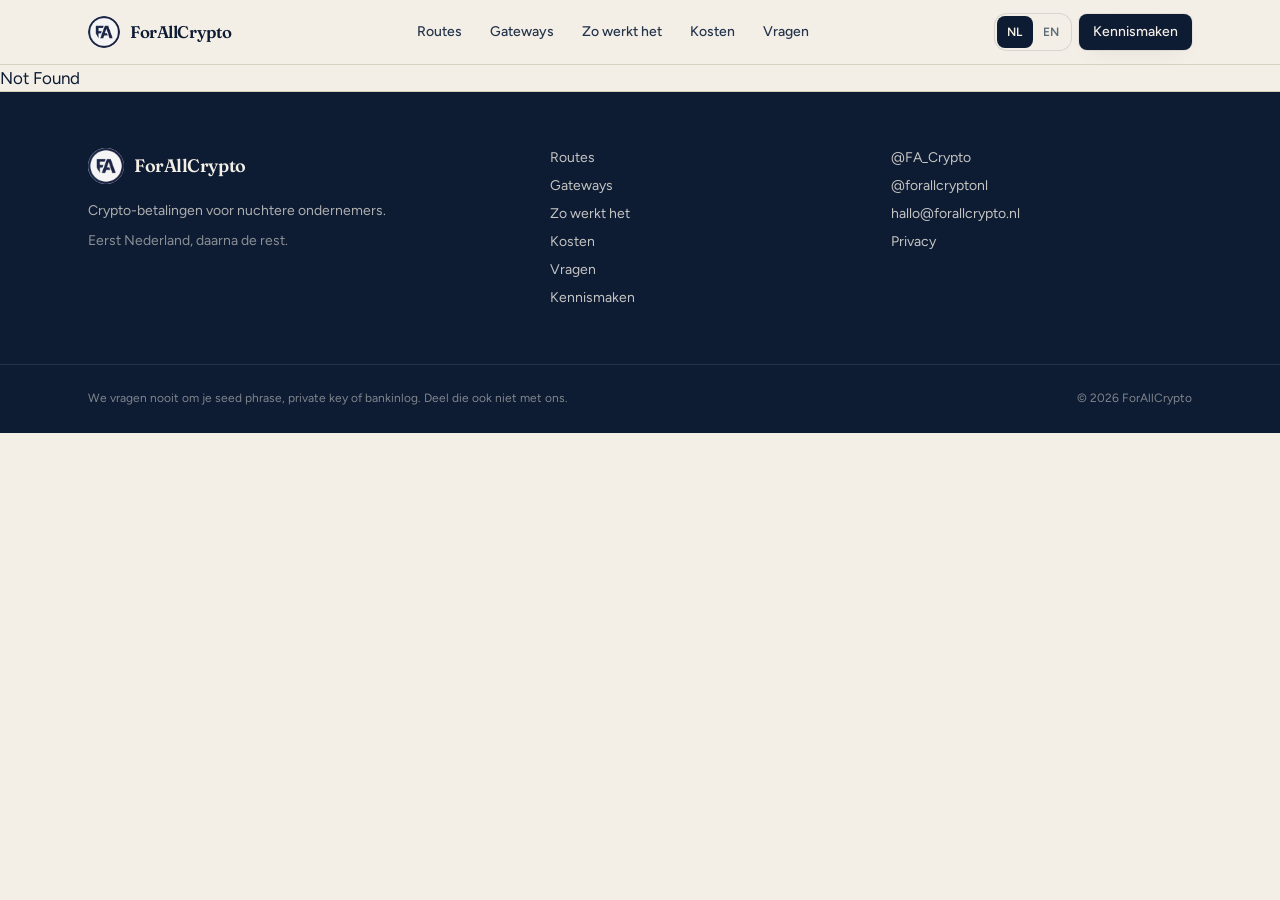
==== commit eb5f6513: "Contain desktop layout: stop stretching hero across ultrawide" ====
--- a/betaallink/index.html
+++ b/betaallink/index.html
@@ -1 +1 @@
-<!DOCTYPE html><html lang="nl"><head><meta name="twitter:card" content="summary_large_image"><meta property="og:title" content="ForAllCrypto"><meta property="og:description" content="Accept crypto payments for your business."><meta charSet="utf-8"/><meta name="viewport" content="width=device-width, initial-scale=1"/><link rel="preload" as="image" href="/media/fa-avatar.jpg"/><link rel="preload" as="image" href="/media/route-link.jpg"/><link rel="stylesheet" href="/assets/styles-FxVXV0yW.css" data-precedence="default"/><link rel="stylesheet" href="https://fonts.googleapis.com/css2?family=Figtree:ital,wght@0,400;0,500;0,600;0,700;1,400&amp;family=Fraunces:opsz,wght@9..144,500;9..144,600;9..144,700&amp;family=IBM+Plex+Mono:wght@500&amp;display=swap" data-precedence="default"/><title>ForAllCrypto</title><meta name="description" content="Accepteer Bitcoin en crypto in je winkel, webshop of praktijk. ForAllCrypto richt CoinGate in — helder uitgelegd, getest voordat je live gaat."/><meta name="theme-color" content="#0D1B33"/><link rel="modulepreload" href="/assets/index-4ipa4KNB.js"/><link rel="modulepreload" href="/assets/betaallink-DPGNJqre.js"/><link rel="modulepreload" href="/assets/inner-page-BmUaebbY.js"/><link rel="icon" type="image/svg+xml" href="/favicon.svg"/><link rel="manifest" href="/__grok/manifest.webmanifest"/><link rel="apple-touch-icon" href="/__grok/icon-180.png"/><link rel="preconnect" href="https://fonts.googleapis.com"/><link rel="preconnect" href="https://fonts.gstatic.com" crossorigin="anonymous"/><meta name="apple-mobile-web-app-title" content="ForAllCrypto"><meta name="apple-mobile-web-app-status-bar-style" content="black"></head><body><div class="min-h-dvh bg-paper text-ink"><a href="#main" class="sr-only focus:not-sr-only focus:absolute focus:left-4 focus:top-4 focus:z-50 focus:rounded-md focus:bg-ink focus:px-3 focus:py-2 focus:text-paper">Ga naar de inhoud</a><header class="sticky top-0 z-40 border-b border-line/80 bg-paper/90 backdrop-blur-md"><div class="flex h-16 items-center justify-between gap-4 px-5 sm:px-8 lg:px-16 xl:px-24"><a aria-label="ForAllCrypto" href="/" class="shrink-0"><span class="flex items-center gap-2.5"><img src="/media/fa-avatar.jpg" alt="" width="40" height="40" class="block rounded-full outline-1 -outline-offset-1 outline-ink/10 size-8"/><span class="font-display text-[1.05rem] font-semibold tracking-tight text-ink">ForAllCrypto</span></span></a><nav class="hidden items-center gap-7 lg:flex" aria-label="Hoofd"><a href="/#routes" class="text-sm font-medium text-ink-soft transition-colors hover:text-ink">Routes</a><a href="/gateways" class="text-sm font-medium text-ink-soft transition-colors hover:text-ink">Gateways</a><a href="/zo-werkt-het" class="text-sm font-medium text-ink-soft transition-colors hover:text-ink">Zo werkt het</a><a href="/kosten" class="text-sm font-medium text-ink-soft transition-colors hover:text-ink">Kosten</a><a href="/faq" class="text-sm font-medium text-ink-soft transition-colors hover:text-ink">Vragen</a></nav><div class="flex items-center gap-2"><div class="flex rounded-md p-0.5 shadow-[0_0_0_1px_rgba(13,27,51,0.12)]" role="group" aria-label="Language"><button type="button" class="h-8 min-w-9 rounded-sm px-2 text-xs font-semibold tracking-wide bg-ink text-paper" aria-pressed="true">NL</button><button type="button" class="h-8 min-w-9 rounded-sm px-2 text-xs font-semibold tracking-wide text-muted hover:text-ink" aria-pressed="false">EN</button></div><a href="/kennismaken" class="items-center justify-center gap-2 whitespace-nowrap font-medium transition-[transform,background-color,color,box-shadow,opacity] duration-150 ease-out focus-visible:outline-none focus-visible:ring-2 focus-visible:ring-ink/40 focus-visible:ring-offset-2 focus-visible:ring-offset-paper disabled:pointer-events-none disabled:opacity-40 active:not-disabled:scale-[0.96] [&amp;_svg]:pointer-events-none [&amp;_svg]:shrink-0 bg-ink text-paper shadow-border hover:bg-ink-soft h-9 rounded-sm px-3.5 text-sm hidden sm:inline-flex">Kennismaken</a><button type="button" class="inline-flex size-11 items-center justify-center rounded-md lg:hidden" aria-expanded="false" aria-label="Menu"><svg xmlns="http://www.w3.org/2000/svg" width="24" height="24" viewBox="0 0 24 24" fill="none" stroke="currentColor" stroke-width="2" stroke-linecap="round" stroke-linejoin="round" class="lucide lucide-menu size-5" aria-hidden="true"><path d="M4 12h16"></path><path d="M4 18h16"></path><path d="M4 6h16"></path></svg></button></div></div></header><!--$--><main id="main"><section class="border-b border-line px-4 py-12 sm:px-6 sm:py-16"><div class="mx-auto grid max-w-7xl items-end gap-10 lg:grid-cols-[1.1fr_0.9fr]"><div><a href="/" class="mb-6 inline-flex items-center gap-2 text-sm font-medium text-muted hover:text-ink"><svg xmlns="http://www.w3.org/2000/svg" width="24" height="24" viewBox="0 0 24 24" fill="none" stroke="currentColor" stroke-width="2" stroke-linecap="round" stroke-linejoin="round" class="lucide lucide-arrow-left size-4" aria-hidden="true"><path d="m12 19-7-7 7-7"></path><path d="M19 12H5"></path></svg>Terug naar home</a><p class="text-xs font-semibold uppercase tracking-[0.18em] text-steel">Dienstverleners</p><h1 class="mt-3 max-w-2xl font-display text-4xl font-medium tracking-tight text-ink sm:text-5xl">Een betaallink onder je offerte.</h1><p class="mt-5 max-w-xl text-lg text-muted">Geen kassa, geen webshop-plugin. Een verzoek, een QR, een status. Past bij freelancers, studios en bureaus.</p><a href="/kennismaken" class="inline-flex items-center justify-center gap-2 whitespace-nowrap font-medium transition-[transform,background-color,color,box-shadow,opacity] duration-150 ease-out focus-visible:outline-none focus-visible:ring-2 focus-visible:ring-ink/40 focus-visible:ring-offset-2 focus-visible:ring-offset-paper disabled:pointer-events-none disabled:opacity-40 active:not-disabled:scale-[0.96] [&amp;_svg]:pointer-events-none [&amp;_svg]:shrink-0 bg-ink text-paper shadow-border hover:bg-ink-soft h-11 rounded-md px-5 text-sm mt-8">Bespreek deze route</a></div><img src="/media/route-link.jpg" alt="" class="aspect-[4/3] w-full rounded-xl object-cover shadow-border outline outline-1 -outline-offset-1 outline-ink/10"/></div></section><section class="px-4 py-14 sm:px-6 sm:py-20"><div class="mx-auto max-w-7xl"><div class="grid gap-6 md:grid-cols-3"><article class="rounded-xl bg-paper-2 p-6"><h2 class="font-display text-xl font-medium text-ink">Stuur wanneer jij klaar bent</h2><p class="mt-3 text-sm leading-relaxed text-muted">Bedrag en omschrijving, link in de mail of op de factuur. De klant betaalt wanneer het uitkomt.</p></article><article class="rounded-xl bg-paper-2 p-6"><h2 class="font-display text-xl font-medium text-ink">Zichtbaar voor jou</h2><p class="mt-3 text-sm leading-relaxed text-muted">Je ziet of het verzoek open, betaald of verlopen is. Geen giswerk in WhatsApp.</p></article><article class="rounded-xl bg-paper-2 p-6"><h2 class="font-display text-xl font-medium text-ink">Ook voor eenmalige bedragen</h2><p class="mt-3 text-sm leading-relaxed text-muted">Aanbetaling, restbedrag, internationale opdrachtgever. We zetten de flow één keer goed.</p></article></div></div></section></main><!--/$--><footer class="border-t border-line bg-ink text-paper"><div class="mx-auto grid max-w-7xl gap-10 px-4 py-14 sm:px-6 md:grid-cols-[1.4fr_1fr_1fr]"><div><span class="flex items-center gap-2.5"><img src="/media/fa-avatar.jpg" alt="" width="40" height="40" class="block rounded-full outline-1 -outline-offset-1 outline-ink/10 size-9"/><span class="font-display text-lg font-semibold tracking-tight">ForAllCrypto</span></span><p class="mt-4 max-w-sm text-sm leading-relaxed text-paper/70">Crypto-betalingen voor nuchtere ondernemers.</p><p class="mt-2 text-sm text-paper/55">Eerst Nederland, daarna de rest.</p></div><div class="flex flex-col gap-2 text-sm"><a href="/winkel" class="text-paper/80 hover:text-paper">Routes</a><a href="/gateways" class="text-paper/80 hover:text-paper">Gateways</a><a href="/zo-werkt-het" class="text-paper/80 hover:text-paper">Zo werkt het</a><a href="/kosten" class="text-paper/80 hover:text-paper">Kosten</a><a href="/faq" class="text-paper/80 hover:text-paper">Vragen</a><a href="/kennismaken" class="text-paper/80 hover:text-paper">Kennismaken</a></div><div class="flex flex-col gap-2 text-sm"><a href="https://x.com/FA_Crypto" target="_blank" rel="noreferrer" class="text-paper/80 hover:text-paper">@FA_Crypto</a><a href="https://x.com/forallcryptonl" target="_blank" rel="noreferrer" class="text-paper/80 hover:text-paper">@forallcryptonl</a><a href="mailto:hallo@forallcrypto.nl" class="text-paper/80 hover:text-paper">hallo@forallcrypto.nl</a><a href="/privacy" class="text-paper/80 hover:text-paper">Privacy</a></div></div><div class="border-t border-paper/10"><div class="mx-auto flex max-w-7xl flex-col gap-3 px-4 py-6 text-xs leading-relaxed text-paper/50 sm:flex-row sm:items-center sm:justify-between sm:px-6"><p>We vragen nooit om je seed phrase, private key of bankinlog. Deel die ook niet met ons.</p><p>© <!-- -->2026<!-- --> <!-- -->ForAllCrypto</p></div></div></footer></div><script class="$tsr" id="$tsr-stream-barrier">(self.$R=self.$R||{})["tsr"]=[];self.$_TSR={h(){this.hydrated=!0,this.c()},e(){this.streamEnded=!0,this.c()},c(){this.hydrated&&this.streamEnded&&(delete self.$_TSR,delete self.$R.tsr)},p(e){this.initialized?e():this.buffer.push(e)},buffer:[]};$_TSR.router=($R=>$R[0]={manifest:$R[1]={routes:$R[2]={__root__:$R[3]={preloads:$R[4]=["/assets/index-4ipa4KNB.js"],scripts:$R[5]=[$R[6]={attrs:$R[7]={type:"module",async:!0,src:"/assets/index-4ipa4KNB.js"}}]},"/betaallink":$R[8]={preloads:$R[9]=["/assets/betaallink-DPGNJqre.js","/assets/inner-page-BmUaebbY.js"]}}},matches:$R[10]=[$R[11]={i:"__root__ ",u:1788983124548,s:"success",ssr:!0},$R[12]={i:" betaallink betaallink",u:1788983124548,s:"success",ssr:!0}]})($R["tsr"]);$_TSR.e();document.currentScript.remove()</script><script type="module" async="" src="/assets/index-4ipa4KNB.js"></script></body></html>+<!DOCTYPE html><html lang="nl"><head><meta name="twitter:card" content="summary_large_image"><meta property="og:title" content="ForAllCrypto"><meta property="og:description" content="Accept crypto payments for your business."><meta charSet="utf-8"/><meta name="viewport" content="width=device-width, initial-scale=1"/><link rel="preload" as="image" href="/media/fa-avatar.jpg"/><link rel="preload" as="image" href="/media/route-link.jpg"/><link rel="stylesheet" href="/assets/styles-DJ15EDJb.css" data-precedence="default"/><link rel="stylesheet" href="https://fonts.googleapis.com/css2?family=Figtree:ital,wght@0,400;0,500;0,600;0,700;1,400&amp;family=Fraunces:opsz,wght@9..144,500;9..144,600;9..144,700&amp;family=IBM+Plex+Mono:wght@500&amp;display=swap" data-precedence="default"/><title>ForAllCrypto</title><meta name="description" content="Accepteer Bitcoin en crypto in je winkel, webshop of praktijk. ForAllCrypto richt CoinGate in — helder uitgelegd, getest voordat je live gaat."/><meta name="theme-color" content="#0D1B33"/><link rel="modulepreload" href="/assets/index-BBq0j0c4.js"/><link rel="modulepreload" href="/assets/betaallink-2h7EzxuU.js"/><link rel="modulepreload" href="/assets/inner-page-CWyPklcT.js"/><link rel="icon" type="image/svg+xml" href="/favicon.svg"/><link rel="manifest" href="/__grok/manifest.webmanifest"/><link rel="apple-touch-icon" href="/__grok/icon-180.png"/><link rel="preconnect" href="https://fonts.googleapis.com"/><link rel="preconnect" href="https://fonts.gstatic.com" crossorigin="anonymous"/><meta name="apple-mobile-web-app-title" content="ForAllCrypto"><meta name="apple-mobile-web-app-status-bar-style" content="black"></head><body><div class="min-h-dvh bg-paper text-ink"><a href="#main" class="sr-only focus:not-sr-only focus:absolute focus:left-4 focus:top-4 focus:z-50 focus:rounded-md focus:bg-ink focus:px-3 focus:py-2 focus:text-paper">Ga naar de inhoud</a><header class="sticky top-0 z-40 border-b border-line/80 bg-paper/90 backdrop-blur-md"><div class="mx-auto flex h-16 max-w-6xl items-center justify-between gap-4 px-5 sm:px-6"><a aria-label="ForAllCrypto" href="/" class="shrink-0"><span class="flex items-center gap-2.5"><img src="/media/fa-avatar.jpg" alt="" width="40" height="40" class="block rounded-full outline-1 -outline-offset-1 outline-ink/10 size-8"/><span class="font-display text-[1.05rem] font-semibold tracking-tight text-ink">ForAllCrypto</span></span></a><nav class="hidden items-center gap-7 lg:flex" aria-label="Hoofd"><a href="/#routes" class="text-sm font-medium text-ink-soft transition-colors hover:text-ink">Routes</a><a href="/gateways" class="text-sm font-medium text-ink-soft transition-colors hover:text-ink">Gateways</a><a href="/zo-werkt-het" class="text-sm font-medium text-ink-soft transition-colors hover:text-ink">Zo werkt het</a><a href="/kosten" class="text-sm font-medium text-ink-soft transition-colors hover:text-ink">Kosten</a><a href="/faq" class="text-sm font-medium text-ink-soft transition-colors hover:text-ink">Vragen</a></nav><div class="flex items-center gap-2"><div class="flex rounded-md p-0.5 shadow-[0_0_0_1px_rgba(13,27,51,0.12)]" role="group" aria-label="Language"><button type="button" class="h-8 min-w-9 rounded-sm px-2 text-xs font-semibold tracking-wide bg-ink text-paper" aria-pressed="true">NL</button><button type="button" class="h-8 min-w-9 rounded-sm px-2 text-xs font-semibold tracking-wide text-muted hover:text-ink" aria-pressed="false">EN</button></div><a href="/kennismaken" class="items-center justify-center gap-2 whitespace-nowrap font-medium transition-[transform,background-color,color,box-shadow,opacity] duration-150 ease-out focus-visible:outline-none focus-visible:ring-2 focus-visible:ring-ink/40 focus-visible:ring-offset-2 focus-visible:ring-offset-paper disabled:pointer-events-none disabled:opacity-40 active:not-disabled:scale-[0.96] [&amp;_svg]:pointer-events-none [&amp;_svg]:shrink-0 bg-ink text-paper shadow-border hover:bg-ink-soft h-9 rounded-sm px-3.5 text-sm hidden sm:inline-flex">Kennismaken</a><button type="button" class="inline-flex size-11 items-center justify-center rounded-md lg:hidden" aria-expanded="false" aria-label="Menu"><svg xmlns="http://www.w3.org/2000/svg" width="24" height="24" viewBox="0 0 24 24" fill="none" stroke="currentColor" stroke-width="2" stroke-linecap="round" stroke-linejoin="round" class="lucide lucide-menu size-5" aria-hidden="true"><path d="M4 12h16"></path><path d="M4 18h16"></path><path d="M4 6h16"></path></svg></button></div></div></header><!--$--><main id="main"><section class="border-b border-line px-4 py-12 sm:px-6 sm:py-16"><div class="mx-auto grid max-w-6xl items-end gap-10 lg:grid-cols-[1.1fr_0.9fr]"><div><a href="/" class="mb-6 inline-flex items-center gap-2 text-sm font-medium text-muted hover:text-ink"><svg xmlns="http://www.w3.org/2000/svg" width="24" height="24" viewBox="0 0 24 24" fill="none" stroke="currentColor" stroke-width="2" stroke-linecap="round" stroke-linejoin="round" class="lucide lucide-arrow-left size-4" aria-hidden="true"><path d="m12 19-7-7 7-7"></path><path d="M19 12H5"></path></svg>Terug naar home</a><p class="text-xs font-semibold uppercase tracking-[0.18em] text-steel">Dienstverleners</p><h1 class="mt-3 max-w-2xl font-display text-4xl font-medium tracking-tight text-ink sm:text-5xl">Een betaallink onder je offerte.</h1><p class="mt-5 max-w-xl text-lg text-muted">Geen kassa, geen webshop-plugin. Een verzoek, een QR, een status. Past bij freelancers, studios en bureaus.</p><a href="/kennismaken" class="inline-flex items-center justify-center gap-2 whitespace-nowrap font-medium transition-[transform,background-color,color,box-shadow,opacity] duration-150 ease-out focus-visible:outline-none focus-visible:ring-2 focus-visible:ring-ink/40 focus-visible:ring-offset-2 focus-visible:ring-offset-paper disabled:pointer-events-none disabled:opacity-40 active:not-disabled:scale-[0.96] [&amp;_svg]:pointer-events-none [&amp;_svg]:shrink-0 bg-ink text-paper shadow-border hover:bg-ink-soft h-11 rounded-md px-5 text-sm mt-8">Bespreek deze route</a></div><img src="/media/route-link.jpg" alt="" class="aspect-[4/3] w-full rounded-xl object-cover shadow-border outline outline-1 -outline-offset-1 outline-ink/10"/></div></section><section class="px-4 py-14 sm:px-6 sm:py-20"><div class="mx-auto max-w-6xl"><div class="grid gap-6 md:grid-cols-3"><article class="rounded-xl bg-paper-2 p-6"><h2 class="font-display text-xl font-medium text-ink">Stuur wanneer jij klaar bent</h2><p class="mt-3 text-sm leading-relaxed text-muted">Bedrag en omschrijving, link in de mail of op de factuur. De klant betaalt wanneer het uitkomt.</p></article><article class="rounded-xl bg-paper-2 p-6"><h2 class="font-display text-xl font-medium text-ink">Zichtbaar voor jou</h2><p class="mt-3 text-sm leading-relaxed text-muted">Je ziet of het verzoek open, betaald of verlopen is. Geen giswerk in WhatsApp.</p></article><article class="rounded-xl bg-paper-2 p-6"><h2 class="font-display text-xl font-medium text-ink">Ook voor eenmalige bedragen</h2><p class="mt-3 text-sm leading-relaxed text-muted">Aanbetaling, restbedrag, internationale opdrachtgever. We zetten de flow één keer goed.</p></article></div></div></section></main><!--/$--><footer class="border-t border-line bg-ink text-paper"><div class="mx-auto grid max-w-6xl gap-10 px-4 py-14 sm:px-6 md:grid-cols-[1.4fr_1fr_1fr]"><div><span class="flex items-center gap-2.5"><img src="/media/fa-avatar.jpg" alt="" width="40" height="40" class="block rounded-full outline-1 -outline-offset-1 outline-ink/10 size-9"/><span class="font-display text-lg font-semibold tracking-tight">ForAllCrypto</span></span><p class="mt-4 max-w-sm text-sm leading-relaxed text-paper/70">Crypto-betalingen voor nuchtere ondernemers.</p><p class="mt-2 text-sm text-paper/55">Eerst Nederland, daarna de rest.</p></div><div class="flex flex-col gap-2 text-sm"><a href="/winkel" class="text-paper/80 hover:text-paper">Routes</a><a href="/gateways" class="text-paper/80 hover:text-paper">Gateways</a><a href="/zo-werkt-het" class="text-paper/80 hover:text-paper">Zo werkt het</a><a href="/kosten" class="text-paper/80 hover:text-paper">Kosten</a><a href="/faq" class="text-paper/80 hover:text-paper">Vragen</a><a href="/kennismaken" class="text-paper/80 hover:text-paper">Kennismaken</a></div><div class="flex flex-col gap-2 text-sm"><a href="https://x.com/FA_Crypto" target="_blank" rel="noreferrer" class="text-paper/80 hover:text-paper">@FA_Crypto</a><a href="https://x.com/forallcryptonl" target="_blank" rel="noreferrer" class="text-paper/80 hover:text-paper">@forallcryptonl</a><a href="mailto:hallo@forallcrypto.nl" class="text-paper/80 hover:text-paper">hallo@forallcrypto.nl</a><a href="/privacy" class="text-paper/80 hover:text-paper">Privacy</a></div></div><div class="border-t border-paper/10"><div class="mx-auto flex max-w-6xl flex-col gap-3 px-4 py-6 text-xs leading-relaxed text-paper/50 sm:flex-row sm:items-center sm:justify-between sm:px-6"><p>We vragen nooit om je seed phrase, private key of bankinlog. Deel die ook niet met ons.</p><p>© <!-- -->2026<!-- --> <!-- -->ForAllCrypto</p></div></div></footer></div><script class="$tsr" id="$tsr-stream-barrier">(self.$R=self.$R||{})["tsr"]=[];self.$_TSR={h(){this.hydrated=!0,this.c()},e(){this.streamEnded=!0,this.c()},c(){this.hydrated&&this.streamEnded&&(delete self.$_TSR,delete self.$R.tsr)},p(e){this.initialized?e():this.buffer.push(e)},buffer:[]};$_TSR.router=($R=>$R[0]={manifest:$R[1]={routes:$R[2]={__root__:$R[3]={preloads:$R[4]=["/assets/index-BBq0j0c4.js"],scripts:$R[5]=[$R[6]={attrs:$R[7]={type:"module",async:!0,src:"/assets/index-BBq0j0c4.js"}}]},"/betaallink":$R[8]={preloads:$R[9]=["/assets/betaallink-2h7EzxuU.js","/assets/inner-page-CWyPklcT.js"]}}},matches:$R[10]=[$R[11]={i:"__root__ ",u:1788983756022,s:"success",ssr:!0},$R[12]={i:" betaallink betaallink",u:1788983756022,s:"success",ssr:!0}]})($R["tsr"]);$_TSR.e();document.currentScript.remove()</script><script type="module" async="" src="/assets/index-BBq0j0c4.js"></script></body></html>
--- a/assets/styles-DJ15EDJb.css
+++ b/assets/styles-DJ15EDJb.css
@@ -0,0 +1,2 @@
+/*! tailwindcss v4.3.3 | MIT License | https://tailwindcss.com */
+@layer properties{@supports (((-webkit-hyphens:none)) and (not (margin-trim:inline))) or ((-moz-orient:inline) and (not (color:rgb(from red r g b)))){*,:before,:after,::backdrop{--tw-scale-x:1;--tw-scale-y:1;--tw-scale-z:1;--tw-rotate-x:initial;--tw-rotate-y:initial;--tw-rotate-z:initial;--tw-skew-x:initial;--tw-skew-y:initial;--tw-pan-x:initial;--tw-pan-y:initial;--tw-pinch-zoom:initial;--tw-space-y-reverse:0;--tw-space-x-reverse:0;--tw-divide-x-reverse:0;--tw-border-style:solid;--tw-divide-y-reverse:0;--tw-leading:initial;--tw-font-weight:initial;--tw-tracking:initial;--tw-ordinal:initial;--tw-slashed-zero:initial;--tw-numeric-figure:initial;--tw-numeric-spacing:initial;--tw-numeric-fraction:initial;--tw-shadow:0 0 #0000;--tw-shadow-color:initial;--tw-shadow-alpha:100%;--tw-inset-shadow:0 0 #0000;--tw-inset-shadow-color:initial;--tw-inset-shadow-alpha:100%;--tw-ring-color:initial;--tw-ring-shadow:0 0 #0000;--tw-inset-ring-color:initial;--tw-inset-ring-shadow:0 0 #0000;--tw-ring-inset:initial;--tw-ring-offset-width:0px;--tw-ring-offset-color:#fff;--tw-ring-offset-shadow:0 0 #0000;--tw-outline-style:solid;--tw-blur:initial;--tw-brightness:initial;--tw-contrast:initial;--tw-grayscale:initial;--tw-hue-rotate:initial;--tw-invert:initial;--tw-opacity:initial;--tw-saturate:initial;--tw-sepia:initial;--tw-drop-shadow:initial;--tw-drop-shadow-color:initial;--tw-drop-shadow-alpha:100%;--tw-drop-shadow-size:initial;--tw-backdrop-blur:initial;--tw-backdrop-brightness:initial;--tw-backdrop-contrast:initial;--tw-backdrop-grayscale:initial;--tw-backdrop-hue-rotate:initial;--tw-backdrop-invert:initial;--tw-backdrop-opacity:initial;--tw-backdrop-saturate:initial;--tw-backdrop-sepia:initial;--tw-duration:initial;--tw-ease:initial;--tw-translate-x:0;--tw-translate-y:0;--tw-translate-z:0;--tw-content:""}}}@layer theme{:root,:host{--font-sans:"Figtree", "Segoe UI", system-ui, sans-serif;--font-mono:"IBM Plex Mono", ui-monospace, "SF Mono", Menlo, monospace;--color-red-500:oklch(63.7% .237 25.331);--color-zinc-50:oklch(98.5% 0 none);--color-zinc-400:oklch(70.5% .015 286.067);--color-zinc-500:oklch(55.2% .016 285.938);--color-zinc-900:oklch(21% .006 285.885);--color-zinc-950:oklch(14.1% .005 285.823);--color-neutral-100:oklch(97% 0 none);--color-neutral-300:oklch(87% 0 none);--color-neutral-500:oklch(55.6% 0 none);--color-neutral-700:oklch(37.1% 0 none);--color-neutral-900:oklch(20.5% 0 none);--color-black:#000;--color-white:#fff;--spacing:.25rem;--container-sm:24rem;--container-md:28rem;--container-lg:32rem;--container-xl:36rem;--container-2xl:42rem;--container-6xl:72rem;--text-xs:.75rem;--text-xs--line-height:calc(1 / .75);--text-sm:.875rem;--text-sm--line-height:calc(1.25 / .875);--text-base:1rem;--text-base--line-height:calc(1.5 / 1);--text-lg:1.125rem;--text-lg--line-height:calc(1.75 / 1.125);--text-xl:1.25rem;--text-xl--line-height:calc(1.75 / 1.25);--text-2xl:1.5rem;--text-2xl--line-height:calc(2 / 1.5);--text-3xl:1.875rem;--text-3xl--line-height:calc(2.25 / 1.875);--text-4xl:2.25rem;--text-4xl--line-height:calc(2.5 / 2.25);--text-5xl:3rem;--text-5xl--line-height:1;--text-6xl:3.75rem;--text-6xl--line-height:1;--font-weight-medium:500;--font-weight-semibold:600;--tracking-tight:-.025em;--tracking-wide:.025em;--leading-tight:1.25;--leading-snug:1.375;--leading-normal:1.5;--leading-relaxed:1.625;--radius-xs:4px;--radius-sm:8px;--radius-md:12px;--radius-lg:20px;--radius-xl:28px;--radius-2xl:36px;--ease-out:cubic-bezier(.22, 1, .36, 1);--ease-in-out:cubic-bezier(.4, 0, .2, 1);--animate-pulse:pulse 2s cubic-bezier(.4, 0, .6, 1) infinite;--blur-md:12px;--default-transition-duration:.15s;--default-transition-timing-function:cubic-bezier(.4, 0, .2, 1);--default-font-family:var(--font-sans);--default-mono-font-family:var(--font-mono);--color-paper:#f3efe6;--color-paper-2:#e8e1d2;--color-paper-3:#ddd4c2;--color-ink:#0d1b33;--color-ink-soft:#24344c;--color-muted:#5c6b7a;--color-steel:#6a7f93;--color-line:#d4cbb8;--color-live:#2f6b55;--color-live-bg:#dce8e2;--color-warn:#8a5a2b;--font-display:"Fraunces", "Iowan Old Style", "Palatino Linotype", serif;--shadow-border:0px 0px 0px 1px #0d1b330f, 0px 1px 2px -1px #0d1b330f, 0px 8px 24px -12px #0d1b331f;--motion-quick:.15s;--motion-fast:.25s;--motion-slow:.4s}}@layer base{*,:after,:before,::backdrop{box-sizing:border-box;border:0 solid;margin:0;padding:0}::file-selector-button{box-sizing:border-box;border:0 solid;margin:0;padding:0}html,:host{-webkit-text-size-adjust:100%;tab-size:4;line-height:1.5;font-family:var(--default-font-family,-apple-system, BlinkMacSystemFont, "Segoe UI", Roboto, "Helvetica Neue", "Noto Sans", Arial, sans-serif, "Apple Color Emoji", "Segoe UI Emoji", "Segoe UI Symbol", "Noto Color Emoji");font-feature-settings:var(--default-font-feature-settings,normal);font-variation-settings:var(--default-font-variation-settings,normal);-webkit-tap-highlight-color:transparent}hr{height:0;color:inherit;border-top-width:1px}abbr:where([title]){-webkit-text-decoration:underline dotted;text-decoration:underline dotted}h1,h2,h3,h4,h5,h6{font-size:inherit;font-weight:inherit}a{color:inherit;-webkit-text-decoration:inherit;-webkit-text-decoration:inherit;-webkit-text-decoration:inherit;-webkit-text-decoration:inherit;text-decoration:inherit}b,strong{font-weight:bolder}code,kbd,samp,pre{font-family:var(--default-mono-font-family,ui-monospace, SFMono-Regular, Menlo, Monaco, Consolas, "Liberation Mono", "Courier New", monospace);font-feature-settings:var(--default-mono-font-feature-settings,normal);font-variation-settings:var(--default-mono-font-variation-settings,normal);font-size:1em}small{font-size:80%}sub,sup{vertical-align:baseline;font-size:75%;line-height:0;position:relative}sub{bottom:-.25em}sup{top:-.5em}table{text-indent:0;border-color:inherit;border-collapse:collapse}:-moz-focusring:where(:not(iframe)){outline:auto}progress{vertical-align:baseline}summary{display:list-item}ol,ul,menu{list-style:none}img,svg,video,canvas,audio,iframe,embed,object{vertical-align:middle;display:block}img,video{max-width:100%;height:auto}button,input,select,optgroup,textarea{font:inherit;font-feature-settings:inherit;font-variation-settings:inherit;letter-spacing:inherit;color:inherit;opacity:1;background-color:#0000;border-radius:0}::file-selector-button{font:inherit;font-feature-settings:inherit;font-variation-settings:inherit;letter-spacing:inherit;color:inherit;opacity:1;background-color:#0000;border-radius:0}:where(select:is([multiple],[size])) optgroup{font-weight:bolder}:where(select:is([multiple],[size])) optgroup option{padding-inline-start:20px}::file-selector-button{margin-inline-end:4px}::placeholder{opacity:1}@supports (not ((-webkit-appearance:-apple-pay-button))) or (contain-intrinsic-size:1px){::placeholder{color:currentColor}@supports (color:color-mix(in lab, red, red)){::placeholder{color:color-mix(in oklab, currentcolor 50%, transparent)}}}textarea{resize:vertical}::-webkit-search-decoration{-webkit-appearance:none}::-webkit-date-and-time-value{min-height:1lh;text-align:inherit}::-webkit-datetime-edit{display:inline-flex}::-webkit-datetime-edit-fields-wrapper{padding:0}::-webkit-datetime-edit{padding-block:0}::-webkit-datetime-edit-year-field{padding-block:0}::-webkit-datetime-edit-month-field{padding-block:0}::-webkit-datetime-edit-day-field{padding-block:0}::-webkit-datetime-edit-hour-field{padding-block:0}::-webkit-datetime-edit-minute-field{padding-block:0}::-webkit-datetime-edit-second-field{padding-block:0}::-webkit-datetime-edit-millisecond-field{padding-block:0}::-webkit-datetime-edit-meridiem-field{padding-block:0}::-webkit-calendar-picker-indicator{line-height:1}:-moz-ui-invalid{box-shadow:none}button,input:where([type=button],[type=reset],[type=submit]){appearance:button}::file-selector-button{appearance:button}::-webkit-inner-spin-button{height:auto}::-webkit-outer-spin-button{height:auto}[hidden]:where(:not([hidden=until-found])){display:none!important}html{-webkit-font-smoothing:antialiased;-moz-osx-font-smoothing:grayscale;background:var(--color-paper);color:var(--color-ink)}body{background:var(--color-paper);color:var(--color-ink);font-family:var(--font-sans);font-size:1.0625rem;line-height:1.55}button:not(:disabled),[role=button]:not(:disabled){cursor:pointer}h1,h2,h3{text-wrap:balance;font-family:var(--font-display);letter-spacing:-.03em;line-height:1.12}p{text-wrap:pretty}::selection{background:var(--color-ink);color:var(--color-paper)}input,textarea,select{font:inherit}}@layer components;@layer utilities{.\@container{container-type:inline-size}.collapse{visibility:collapse}.invisible{visibility:hidden}.visible{visibility:visible}.sr-only{clip-path:inset(50%);white-space:nowrap;border-width:0;width:1px;height:1px;margin:-1px;padding:0;position:absolute;overflow:hidden}.not-sr-only{clip-path:none;white-space:normal;width:auto;height:auto;margin:0;padding:0;position:static;overflow:visible}.absolute{position:absolute}.fixed{position:fixed}.relative{position:relative}.static{position:static}.sticky{position:sticky}.inset-0{inset:0}.top-0{top:0}.right-1{right:var(--spacing)}.right-2{right:calc(var(--spacing) * 2)}.right-3{right:calc(var(--spacing) * 3)}.right-4{right:calc(var(--spacing) * 4)}.bottom-4{bottom:calc(var(--spacing) * 4)}.left-1{left:var(--spacing)}.left-2{left:calc(var(--spacing) * 2)}.left-3{left:calc(var(--spacing) * 3)}.left-4{left:calc(var(--spacing) * 4)}.isolate{isolation:isolate}.isolation-auto{isolation:auto}.z-40{z-index:40}.container{width:100%}@media (width>=40rem){.container{max-width:40rem}}@media (width>=48rem){.container{max-width:48rem}}@media (width>=64rem){.container{max-width:64rem}}@media (width>=80rem){.container{max-width:80rem}}@media (width>=96rem){.container{max-width:96rem}}.mx-auto{margin-inline:auto}.mt-0\.5{margin-top:calc(var(--spacing) * .5)}.mt-1{margin-top:var(--spacing)}.mt-2{margin-top:calc(var(--spacing) * 2)}.mt-3{margin-top:calc(var(--spacing) * 3)}.mt-4{margin-top:calc(var(--spacing) * 4)}.mt-5{margin-top:calc(var(--spacing) * 5)}.mt-6{margin-top:calc(var(--spacing) * 6)}.mt-7{margin-top:calc(var(--spacing) * 7)}.mt-8{margin-top:calc(var(--spacing) * 8)}.mt-10{margin-top:calc(var(--spacing) * 10)}.mb-6{margin-bottom:calc(var(--spacing) * 6)}.ml-px{margin-left:1px}.block{display:block}.contents{display:contents}.flex{display:flex}.flow-root{display:flow-root}.grid{display:grid}.hidden{display:none}.inline{display:inline}.inline-block{display:inline-block}.inline-flex{display:inline-flex}.inline-grid{display:inline-grid}.inline-table{display:inline-table}.list-item{display:list-item}.table{display:table}.table-caption{display:table-caption}.table-cell{display:table-cell}.table-column{display:table-column}.table-column-group{display:table-column-group}.table-footer-group{display:table-footer-group}.table-header-group{display:table-header-group}.table-row{display:table-row}.table-row-group{display:table-row-group}.aspect-\[4\/3\]{aspect-ratio:4/3}.aspect-\[16\/9\]{aspect-ratio:16/9}.aspect-\[16\/10\]{aspect-ratio:16/10}.size-4{width:calc(var(--spacing) * 4);height:calc(var(--spacing) * 4)}.size-5{width:calc(var(--spacing) * 5);height:calc(var(--spacing) * 5)}.size-8{width:calc(var(--spacing) * 8);height:calc(var(--spacing) * 8)}.size-9{width:calc(var(--spacing) * 9);height:calc(var(--spacing) * 9)}.size-10{width:calc(var(--spacing) * 10);height:calc(var(--spacing) * 10)}.size-11{width:calc(var(--spacing) * 11);height:calc(var(--spacing) * 11)}.size-40{width:calc(var(--spacing) * 40);height:calc(var(--spacing) * 40)}.h-1{height:var(--spacing)}.h-2{height:calc(var(--spacing) * 2)}.h-8{height:calc(var(--spacing) * 8)}.h-9{height:calc(var(--spacing) * 9)}.h-11{height:calc(var(--spacing) * 11)}.h-12{height:calc(var(--spacing) * 12)}.h-16{height:calc(var(--spacing) * 16)}.min-h-12{min-height:calc(var(--spacing) * 12)}.min-h-28{min-height:calc(var(--spacing) * 28)}.min-h-dvh{min-height:100dvh}.min-h-screen{min-height:100vh}.w-8{width:calc(var(--spacing) * 8)}.w-full{width:100%}.max-w-2xl{max-width:var(--container-2xl)}.max-w-6xl{max-width:var(--container-6xl)}.max-w-\[16ch\]{max-width:16ch}.max-w-\[16rem\]{max-width:16rem}.max-w-lg{max-width:var(--container-lg)}.max-w-md{max-width:var(--container-md)}.max-w-sm{max-width:var(--container-sm)}.max-w-xl{max-width:var(--container-xl)}.min-w-9{min-width:calc(var(--spacing) * 9)}.flex-1{flex:1}.shrink{flex-shrink:1}.shrink-0{flex-shrink:0}.grow{flex-grow:1}.border-collapse{border-collapse:collapse}.translate-none{translate:none}.scale-100{--tw-scale-x:100%;--tw-scale-y:100%;--tw-scale-z:100%;scale:var(--tw-scale-x) var(--tw-scale-y)}.scale-3d{scale:var(--tw-scale-x) var(--tw-scale-y) var(--tw-scale-z)}.scale-\[0\.25\]{scale:.25}.transform{transform:var(--tw-rotate-x,) var(--tw-rotate-y,) var(--tw-rotate-z,) var(--tw-skew-x,) var(--tw-skew-y,)}.animate-pulse{animation:var(--animate-pulse)}.cursor-pointer{cursor:pointer}.touch-pinch-zoom{--tw-pinch-zoom:pinch-zoom;touch-action:var(--tw-pan-x,) var(--tw-pan-y,) var(--tw-pinch-zoom,)}.resize{resize:both}.appearance-none{appearance:none}.flex-col{flex-direction:column}.flex-wrap{flex-wrap:wrap}.place-items-center{place-items:center}.items-baseline{align-items:baseline}.items-center{align-items:center}.items-end{align-items:flex-end}.items-start{align-items:flex-start}.justify-between{justify-content:space-between}.justify-center{justify-content:center}.gap-1{gap:var(--spacing)}.gap-1\.5{gap:calc(var(--spacing) * 1.5)}.gap-2{gap:calc(var(--spacing) * 2)}.gap-2\.5{gap:calc(var(--spacing) * 2.5)}.gap-3{gap:calc(var(--spacing) * 3)}.gap-4{gap:calc(var(--spacing) * 4)}.gap-5{gap:calc(var(--spacing) * 5)}.gap-6{gap:calc(var(--spacing) * 6)}.gap-7{gap:calc(var(--spacing) * 7)}.gap-8{gap:calc(var(--spacing) * 8)}.gap-10{gap:calc(var(--spacing) * 10)}.gap-12{gap:calc(var(--spacing) * 12)}.gap-px{gap:1px}:where(.space-y-2>:not(:last-child)){--tw-space-y-reverse:0;margin-block-start:calc(calc(var(--spacing) * 2) * var(--tw-space-y-reverse));margin-block-end:calc(calc(var(--spacing) * 2) * calc(1 - var(--tw-space-y-reverse)))}:where(.space-y-3>:not(:last-child)){--tw-space-y-reverse:0;margin-block-start:calc(calc(var(--spacing) * 3) * var(--tw-space-y-reverse));margin-block-end:calc(calc(var(--spacing) * 3) * calc(1 - var(--tw-space-y-reverse)))}:where(.space-y-reverse>:not(:last-child)){--tw-space-y-reverse:1}.gap-x-5{column-gap:calc(var(--spacing) * 5)}:where(.space-x-reverse>:not(:last-child)){--tw-space-x-reverse:1}.gap-y-2{row-gap:calc(var(--spacing) * 2)}:where(.divide-x>:not(:last-child)){--tw-divide-x-reverse:0;border-inline-style:var(--tw-border-style);border-inline-start-width:calc(1px * var(--tw-divide-x-reverse));border-inline-end-width:calc(1px * calc(1 - var(--tw-divide-x-reverse)))}:where(.divide-y>:not(:last-child)){--tw-divide-y-reverse:0;border-bottom-style:var(--tw-border-style);border-top-style:var(--tw-border-style);border-top-width:calc(1px * var(--tw-divide-y-reverse));border-bottom-width:calc(1px * calc(1 - var(--tw-divide-y-reverse)))}:where(.divide-y-reverse>:not(:last-child)){--tw-divide-y-reverse:1}:where(.divide-line>:not(:last-child)){border-color:var(--color-line)}.truncate{text-overflow:ellipsis;white-space:nowrap;overflow:hidden}.overflow-hidden{overflow:hidden}.rounded{border-radius:.25rem}.rounded-2xl{border-radius:var(--radius-2xl)}.rounded-full{border-radius:2147483647px}.rounded-lg{border-radius:var(--radius-lg)}.rounded-md{border-radius:var(--radius-md)}.rounded-sm{border-radius:var(--radius-sm)}.rounded-xl{border-radius:var(--radius-xl)}.rounded-s{border-start-start-radius:.25rem;border-end-start-radius:.25rem}.rounded-ss{border-start-start-radius:.25rem}.rounded-e{border-start-end-radius:.25rem;border-end-end-radius:.25rem}.rounded-se{border-start-end-radius:.25rem}.rounded-ee{border-end-end-radius:.25rem}.rounded-es{border-end-start-radius:.25rem}.rounded-t{border-top-left-radius:.25rem;border-top-right-radius:.25rem}.rounded-l{border-top-left-radius:.25rem;border-bottom-left-radius:.25rem}.rounded-tl{border-top-left-radius:.25rem}.rounded-r{border-top-right-radius:.25rem;border-bottom-right-radius:.25rem}.rounded-tr{border-top-right-radius:.25rem}.rounded-b{border-bottom-right-radius:.25rem;border-bottom-left-radius:.25rem}.rounded-br{border-bottom-right-radius:.25rem}.rounded-bl{border-bottom-left-radius:.25rem}.border{border-style:var(--tw-border-style);border-width:1px}.border-x{border-inline-style:var(--tw-border-style);border-inline-width:1px}.border-y{border-block-style:var(--tw-border-style);border-block-width:1px}.border-s{border-inline-start-style:var(--tw-border-style);border-inline-start-width:1px}.border-e{border-inline-end-style:var(--tw-border-style);border-inline-end-width:1px}.border-bs{border-block-start-style:var(--tw-border-style);border-block-start-width:1px}.border-be{border-block-end-style:var(--tw-border-style);border-block-end-width:1px}.border-t{border-top-style:var(--tw-border-style);border-top-width:1px}.border-r{border-right-style:var(--tw-border-style);border-right-width:1px}.border-b{border-bottom-style:var(--tw-border-style);border-bottom-width:1px}.border-l{border-left-style:var(--tw-border-style);border-left-width:1px}.border-line{border-color:var(--color-line)}.border-line\/80{border-color:#d4cbb8cc}@supports (color:color-mix(in lab, red, red)){.border-line\/80{border-color:color-mix(in oklab, var(--color-line) 80%, transparent)}}.border-neutral-300{border-color:var(--color-neutral-300)}.border-paper\/10{border-color:#f3efe61a}@supports (color:color-mix(in lab, red, red)){.border-paper\/10{border-color:color-mix(in oklab, var(--color-paper) 10%, transparent)}}.bg-black{background-color:var(--color-black)}.bg-black\/10{background-color:#0000001a}@supports (color:color-mix(in lab, red, red)){.bg-black\/10{background-color:color-mix(in oklab, var(--color-black) 10%, transparent)}}.bg-ink{background-color:var(--color-ink)}.bg-ink\/5{background-color:#0d1b330d}@supports (color:color-mix(in lab, red, red)){.bg-ink\/5{background-color:color-mix(in oklab, var(--color-ink) 5%, transparent)}}.bg-ink\/10{background-color:#0d1b331a}@supports (color:color-mix(in lab, red, red)){.bg-ink\/10{background-color:color-mix(in oklab, var(--color-ink) 10%, transparent)}}.bg-line{background-color:var(--color-line)}.bg-live-bg{background-color:var(--color-live-bg)}.bg-paper{background-color:var(--color-paper)}.bg-paper-2{background-color:var(--color-paper-2)}.bg-paper-2\/60{background-color:#e8e1d299}@supports (color:color-mix(in lab, red, red)){.bg-paper-2\/60{background-color:color-mix(in oklab, var(--color-paper-2) 60%, transparent)}}.bg-paper-3{background-color:var(--color-paper-3)}.bg-paper\/5{background-color:#f3efe60d}@supports (color:color-mix(in lab, red, red)){.bg-paper\/5{background-color:color-mix(in oklab, var(--color-paper) 5%, transparent)}}.bg-paper\/10{background-color:#f3efe61a}@supports (color:color-mix(in lab, red, red)){.bg-paper\/10{background-color:color-mix(in oklab, var(--color-paper) 10%, transparent)}}.bg-paper\/90{background-color:#f3efe6e6}@supports (color:color-mix(in lab, red, red)){.bg-paper\/90{background-color:color-mix(in oklab, var(--color-paper) 90%, transparent)}}.bg-paper\/95{background-color:#f3efe6f2}@supports (color:color-mix(in lab, red, red)){.bg-paper\/95{background-color:color-mix(in oklab, var(--color-paper) 95%, transparent)}}.bg-transparent{background-color:#0000}.bg-zinc-50{background-color:var(--color-zinc-50)}.bg-repeat{background-repeat:repeat}.mask-no-clip{-webkit-mask-clip:no-clip;mask-clip:no-clip}.mask-repeat{-webkit-mask-repeat:repeat;mask-repeat:repeat}.object-cover{object-fit:cover}.p-0\.5{padding:calc(var(--spacing) * .5)}.p-2{padding:calc(var(--spacing) * 2)}.p-3{padding:calc(var(--spacing) * 3)}.p-6{padding:calc(var(--spacing) * 6)}.p-8{padding:calc(var(--spacing) * 8)}.p-\[16px\]{padding:16px}.px-2{padding-inline:calc(var(--spacing) * 2)}.px-2\.5{padding-inline:calc(var(--spacing) * 2.5)}.px-3{padding-inline:calc(var(--spacing) * 3)}.px-3\.5{padding-inline:calc(var(--spacing) * 3.5)}.px-4{padding-inline:calc(var(--spacing) * 4)}.px-5{padding-inline:calc(var(--spacing) * 5)}.px-6{padding-inline:calc(var(--spacing) * 6)}.py-1{padding-block:var(--spacing)}.py-2{padding-block:calc(var(--spacing) * 2)}.py-3{padding-block:calc(var(--spacing) * 3)}.py-4{padding-block:calc(var(--spacing) * 4)}.py-5{padding-block:calc(var(--spacing) * 5)}.py-6{padding-block:calc(var(--spacing) * 6)}.py-8{padding-block:calc(var(--spacing) * 8)}.py-10{padding-block:calc(var(--spacing) * 10)}.py-12{padding-block:calc(var(--spacing) * 12)}.py-14{padding-block:calc(var(--spacing) * 14)}.py-16{padding-block:calc(var(--spacing) * 16)}.pt-5{padding-top:calc(var(--spacing) * 5)}.pr-3\.5{padding-right:calc(var(--spacing) * 3.5)}.pb-3{padding-bottom:calc(var(--spacing) * 3)}.pb-5{padding-bottom:calc(var(--spacing) * 5)}.pb-6{padding-bottom:calc(var(--spacing) * 6)}.pl-4{padding-left:calc(var(--spacing) * 4)}.text-center{text-align:center}.text-left{text-align:left}.text-right{text-align:right}.font-mono{font-family:var(--font-mono)}.text-2xl{font-size:var(--text-2xl);line-height:var(--tw-leading,var(--text-2xl--line-height))}.text-3xl{font-size:var(--text-3xl);line-height:var(--tw-leading,var(--text-3xl--line-height))}.text-4xl{font-size:var(--text-4xl);line-height:var(--tw-leading,var(--text-4xl--line-height))}.text-base{font-size:var(--text-base);line-height:var(--tw-leading,var(--text-base--line-height))}.text-lg{font-size:var(--text-lg);line-height:var(--tw-leading,var(--text-lg--line-height))}.text-sm{font-size:var(--text-sm);line-height:var(--tw-leading,var(--text-sm--line-height))}.text-xl{font-size:var(--text-xl);line-height:var(--tw-leading,var(--text-xl--line-height))}.text-xs{font-size:var(--text-xs);line-height:var(--tw-leading,var(--text-xs--line-height))}.text-\[0\.7rem\]{font-size:.7rem}.text-\[0\.95rem\]{font-size:.95rem}.text-\[0\.98rem\]{font-size:.98rem}.text-\[1\.05rem\]{font-size:1.05rem}.text-\[2\.4rem\]{font-size:2.4rem}.text-\[13px\]{font-size:13px}.leading-\[1\.06\]{--tw-leading:1.06;line-height:1.06}.leading-\[1\.08\]{--tw-leading:1.08;line-height:1.08}.leading-relaxed{--tw-leading:var(--leading-relaxed);line-height:var(--leading-relaxed)}.font-medium{--tw-font-weight:var(--font-weight-medium);font-weight:var(--font-weight-medium)}.font-semibold{--tw-font-weight:var(--font-weight-semibold);font-weight:var(--font-weight-semibold)}.tracking-\[0\.14em\]{--tw-tracking:.14em;letter-spacing:.14em}.tracking-\[0\.16em\]{--tw-tracking:.16em;letter-spacing:.16em}.tracking-\[0\.18em\]{--tw-tracking:.18em;letter-spacing:.18em}.tracking-tight{--tw-tracking:var(--tracking-tight);letter-spacing:var(--tracking-tight)}.tracking-wide{--tw-tracking:var(--tracking-wide);letter-spacing:var(--tracking-wide)}.text-balance{text-wrap:balance}.text-wrap{text-wrap:wrap}.break-words{overflow-wrap:break-word}.text-clip{text-overflow:clip}.text-ellipsis{text-overflow:ellipsis}.whitespace-nowrap{white-space:nowrap}.text-ink{color:var(--color-ink)}.text-ink-soft{color:var(--color-ink-soft)}.text-live{color:var(--color-live)}.text-muted{color:var(--color-muted)}.text-neutral-500{color:var(--color-neutral-500)}.text-paper{color:var(--color-paper)}.text-paper\/50{color:#f3efe680}@supports (color:color-mix(in lab, red, red)){.text-paper\/50{color:color-mix(in oklab, var(--color-paper) 50%, transparent)}}.text-paper\/55{color:#f3efe68c}@supports (color:color-mix(in lab, red, red)){.text-paper\/55{color:color-mix(in oklab, var(--color-paper) 55%, transparent)}}.text-paper\/60{color:#f3efe699}@supports (color:color-mix(in lab, red, red)){.text-paper\/60{color:color-mix(in oklab, var(--color-paper) 60%, transparent)}}.text-paper\/70{color:#f3efe6b3}@supports (color:color-mix(in lab, red, red)){.text-paper\/70{color:color-mix(in oklab, var(--color-paper) 70%, transparent)}}.text-paper\/75{color:#f3efe6bf}@supports (color:color-mix(in lab, red, red)){.text-paper\/75{color:color-mix(in oklab, var(--color-paper) 75%, transparent)}}.text-paper\/80{color:#f3efe6cc}@supports (color:color-mix(in lab, red, red)){.text-paper\/80{color:color-mix(in oklab, var(--color-paper) 80%, transparent)}}.text-paper\/85{color:#f3efe6d9}@supports (color:color-mix(in lab, red, red)){.text-paper\/85{color:color-mix(in oklab, var(--color-paper) 85%, transparent)}}.text-red-500{color:var(--color-red-500)}.text-steel{color:var(--color-steel)}.text-warn{color:var(--color-warn)}.text-white{color:var(--color-white)}.text-zinc-500{color:var(--color-zinc-500)}.text-zinc-900{color:var(--color-zinc-900)}.capitalize{text-transform:capitalize}.lowercase{text-transform:lowercase}.normal-case{text-transform:none}.uppercase{text-transform:uppercase}.italic{font-style:italic}.not-italic{font-style:normal}.diagonal-fractions{--tw-numeric-fraction:diagonal-fractions;font-variant-numeric:var(--tw-ordinal,) var(--tw-slashed-zero,) var(--tw-numeric-figure,) var(--tw-numeric-spacing,) var(--tw-numeric-fraction,)}.lining-nums{--tw-numeric-figure:lining-nums;font-variant-numeric:var(--tw-ordinal,) var(--tw-slashed-zero,) var(--tw-numeric-figure,) var(--tw-numeric-spacing,) var(--tw-numeric-fraction,)}.oldstyle-nums{--tw-numeric-figure:oldstyle-nums;font-variant-numeric:var(--tw-ordinal,) var(--tw-slashed-zero,) var(--tw-numeric-figure,) var(--tw-numeric-spacing,) var(--tw-numeric-fraction,)}.ordinal{--tw-ordinal:ordinal;font-variant-numeric:var(--tw-ordinal,) var(--tw-slashed-zero,) var(--tw-numeric-figure,) var(--tw-numeric-spacing,) var(--tw-numeric-fraction,)}.proportional-nums{--tw-numeric-spacing:proportional-nums;font-variant-numeric:var(--tw-ordinal,) var(--tw-slashed-zero,) var(--tw-numeric-figure,) var(--tw-numeric-spacing,) var(--tw-numeric-fraction,)}.slashed-zero{--tw-slashed-zero:slashed-zero;font-variant-numeric:var(--tw-ordinal,) var(--tw-slashed-zero,) var(--tw-numeric-figure,) var(--tw-numeric-spacing,) var(--tw-numeric-fraction,)}.stacked-fractions{--tw-numeric-fraction:stacked-fractions;font-variant-numeric:var(--tw-ordinal,) var(--tw-slashed-zero,) var(--tw-numeric-figure,) var(--tw-numeric-spacing,) var(--tw-numeric-fraction,)}.tabular-nums{--tw-numeric-spacing:tabular-nums;font-variant-numeric:var(--tw-ordinal,) var(--tw-slashed-zero,) var(--tw-numeric-figure,) var(--tw-numeric-spacing,) var(--tw-numeric-fraction,)}.normal-nums{font-variant-numeric:normal}.line-through{text-decoration-line:line-through}.no-underline{text-decoration-line:none}.overline{text-decoration-line:overline}.underline{text-decoration-line:underline}.underline-offset-4{text-underline-offset:4px}.antialiased{-webkit-font-smoothing:antialiased;-moz-osx-font-smoothing:grayscale}.subpixel-antialiased{-webkit-font-smoothing:auto;-moz-osx-font-smoothing:auto}.accent-ink{accent-color:var(--color-ink)}.opacity-0{opacity:0}.opacity-70{opacity:.7}.opacity-100{opacity:1}.shadow{--tw-shadow:0 1px 3px 0 var(--tw-shadow-color,#0000001a), 0 1px 2px -1px var(--tw-shadow-color,#0000001a);box-shadow:var(--tw-inset-shadow), var(--tw-inset-ring-shadow), var(--tw-ring-offset-shadow), var(--tw-ring-shadow), var(--tw-shadow)}.shadow-\[0_0_0_1px_rgba\(13\,27\,51\,0\.12\)\]{--tw-shadow:0 0 0 1px var(--tw-shadow-color,#0d1b331f);box-shadow:var(--tw-inset-shadow), var(--tw-inset-ring-shadow), var(--tw-ring-offset-shadow), var(--tw-ring-shadow), var(--tw-shadow)}.shadow-\[0_0_0_1px_rgba\(13\,27\,51\,0\.14\)\]{--tw-shadow:0 0 0 1px var(--tw-shadow-color,#0d1b3324);box-shadow:var(--tw-inset-shadow), var(--tw-inset-ring-shadow), var(--tw-ring-offset-shadow), var(--tw-ring-shadow), var(--tw-shadow)}.shadow-\[0_0_0_1px_rgba\(13\,27\,51\,0\.18\)\]{--tw-shadow:0 0 0 1px var(--tw-shadow-color,#0d1b332e);box-shadow:var(--tw-inset-shadow), var(--tw-inset-ring-shadow), var(--tw-ring-offset-shadow), var(--tw-ring-shadow), var(--tw-shadow)}.shadow-border{--tw-shadow:0px 0px 0px 1px var(--tw-shadow-color,#0d1b330f), 0px 1px 2px -1px var(--tw-shadow-color,#0d1b330f), 0px 8px 24px -12px var(--tw-shadow-color,#0d1b331f);box-shadow:var(--tw-inset-shadow), var(--tw-inset-ring-shadow), var(--tw-ring-offset-shadow), var(--tw-ring-shadow), var(--tw-shadow)}.ring{--tw-ring-shadow:var(--tw-ring-inset,) 0 0 0 calc(1px + var(--tw-ring-offset-width)) var(--tw-ring-color,currentcolor);box-shadow:var(--tw-inset-shadow), var(--tw-inset-ring-shadow), var(--tw-ring-offset-shadow), var(--tw-ring-shadow), var(--tw-shadow)}.inset-ring{--tw-inset-ring-shadow:inset 0 0 0 1px var(--tw-inset-ring-color,currentcolor);box-shadow:var(--tw-inset-shadow), var(--tw-inset-ring-shadow), var(--tw-ring-offset-shadow), var(--tw-ring-shadow), var(--tw-shadow)}.outline,.outline-1{outline-style:var(--tw-outline-style);outline-width:1px}.-outline-offset-1{outline-offset:calc(1px * -1)}.outline-black\/10{outline-color:#0000001a}@supports (color:color-mix(in lab, red, red)){.outline-black\/10{outline-color:color-mix(in oklab, var(--color-black) 10%, transparent)}}.outline-ink\/10{outline-color:#0d1b331a}@supports (color:color-mix(in lab, red, red)){.outline-ink\/10{outline-color:color-mix(in oklab, var(--color-ink) 10%, transparent)}}.outline-paper\/10{outline-color:#f3efe61a}@supports (color:color-mix(in lab, red, red)){.outline-paper\/10{outline-color:color-mix(in oklab, var(--color-paper) 10%, transparent)}}.blur{--tw-blur:blur(8px);filter:var(--tw-blur,) var(--tw-brightness,) var(--tw-contrast,) var(--tw-grayscale,) var(--tw-hue-rotate,) var(--tw-invert,) var(--tw-saturate,) var(--tw-sepia,) var(--tw-drop-shadow,)}.blur-\[4px\]{--tw-blur:blur(4px);filter:var(--tw-blur,) var(--tw-brightness,) var(--tw-contrast,) var(--tw-grayscale,) var(--tw-hue-rotate,) var(--tw-invert,) var(--tw-saturate,) var(--tw-sepia,) var(--tw-drop-shadow,)}.blur-none{--tw-blur: ;filter:var(--tw-blur,) var(--tw-brightness,) var(--tw-contrast,) var(--tw-grayscale,) var(--tw-hue-rotate,) var(--tw-invert,) var(--tw-saturate,) var(--tw-sepia,) var(--tw-drop-shadow,)}.drop-shadow{--tw-drop-shadow-size:drop-shadow(0 1px 2px var(--tw-drop-shadow-color,#0000001a)) drop-shadow(0 1px 1px var(--tw-drop-shadow-color,#0000000f));--tw-drop-shadow:drop-shadow(0 1px 2px #0000001a) drop-shadow(0 1px 1px #0000000f);filter:var(--tw-blur,) var(--tw-brightness,) var(--tw-contrast,) var(--tw-grayscale,) var(--tw-hue-rotate,) var(--tw-invert,) var(--tw-saturate,) var(--tw-sepia,) var(--tw-drop-shadow,)}.grayscale{--tw-grayscale:grayscale(100%);filter:var(--tw-blur,) var(--tw-brightness,) var(--tw-contrast,) var(--tw-grayscale,) var(--tw-hue-rotate,) var(--tw-invert,) var(--tw-saturate,) var(--tw-sepia,) var(--tw-drop-shadow,)}.invert{--tw-invert:invert(100%);filter:var(--tw-blur,) var(--tw-brightness,) var(--tw-contrast,) var(--tw-grayscale,) var(--tw-hue-rotate,) var(--tw-invert,) var(--tw-saturate,) var(--tw-sepia,) var(--tw-drop-shadow,)}.sepia{--tw-sepia:sepia(100%);filter:var(--tw-blur,) var(--tw-brightness,) var(--tw-contrast,) var(--tw-grayscale,) var(--tw-hue-rotate,) var(--tw-invert,) var(--tw-saturate,) var(--tw-sepia,) var(--tw-drop-shadow,)}.filter{filter:var(--tw-blur,) var(--tw-brightness,) var(--tw-contrast,) var(--tw-grayscale,) var(--tw-hue-rotate,) var(--tw-invert,) var(--tw-saturate,) var(--tw-sepia,) var(--tw-drop-shadow,)}.backdrop-blur{--tw-backdrop-blur:blur(8px);-webkit-backdrop-filter:var(--tw-backdrop-blur,) var(--tw-backdrop-brightness,) var(--tw-backdrop-contrast,) var(--tw-backdrop-grayscale,) var(--tw-backdrop-hue-rotate,) var(--tw-backdrop-invert,) var(--tw-backdrop-opacity,) var(--tw-backdrop-saturate,) var(--tw-backdrop-sepia,);backdrop-filter:var(--tw-backdrop-blur,) var(--tw-backdrop-brightness,) var(--tw-backdrop-contrast,) var(--tw-backdrop-grayscale,) var(--tw-backdrop-hue-rotate,) var(--tw-backdrop-invert,) var(--tw-backdrop-opacity,) var(--tw-backdrop-saturate,) var(--tw-backdrop-sepia,)}.backdrop-blur-md{--tw-backdrop-blur:blur(var(--blur-md));-webkit-backdrop-filter:var(--tw-backdrop-blur,) var(--tw-backdrop-brightness,) var(--tw-backdrop-contrast,) var(--tw-backdrop-grayscale,) var(--tw-backdrop-hue-rotate,) var(--tw-backdrop-invert,) var(--tw-backdrop-opacity,) var(--tw-backdrop-saturate,) var(--tw-backdrop-sepia,);backdrop-filter:var(--tw-backdrop-blur,) var(--tw-backdrop-brightness,) var(--tw-backdrop-contrast,) var(--tw-backdrop-grayscale,) var(--tw-backdrop-hue-rotate,) var(--tw-backdrop-invert,) var(--tw-backdrop-opacity,) var(--tw-backdrop-saturate,) var(--tw-backdrop-sepia,)}.backdrop-grayscale{--tw-backdrop-grayscale:grayscale(100%);-webkit-backdrop-filter:var(--tw-backdrop-blur,) var(--tw-backdrop-brightness,) var(--tw-backdrop-contrast,) var(--tw-backdrop-grayscale,) var(--tw-backdrop-hue-rotate,) var(--tw-backdrop-invert,) var(--tw-backdrop-opacity,) var(--tw-backdrop-saturate,) var(--tw-backdrop-sepia,);backdrop-filter:var(--tw-backdrop-blur,) var(--tw-backdrop-brightness,) var(--tw-backdrop-contrast,) var(--tw-backdrop-grayscale,) var(--tw-backdrop-hue-rotate,) var(--tw-backdrop-invert,) var(--tw-backdrop-opacity,) var(--tw-backdrop-saturate,) var(--tw-backdrop-sepia,)}.backdrop-invert{--tw-backdrop-invert:invert(100%);-webkit-backdrop-filter:var(--tw-backdrop-blur,) var(--tw-backdrop-brightness,) var(--tw-backdrop-contrast,) var(--tw-backdrop-grayscale,) var(--tw-backdrop-hue-rotate,) var(--tw-backdrop-invert,) var(--tw-backdrop-opacity,) var(--tw-backdrop-saturate,) var(--tw-backdrop-sepia,);backdrop-filter:var(--tw-backdrop-blur,) var(--tw-backdrop-brightness,) var(--tw-backdrop-contrast,) var(--tw-backdrop-grayscale,) var(--tw-backdrop-hue-rotate,) var(--tw-backdrop-invert,) var(--tw-backdrop-opacity,) var(--tw-backdrop-saturate,) var(--tw-backdrop-sepia,)}.backdrop-sepia{--tw-backdrop-sepia:sepia(100%);-webkit-backdrop-filter:var(--tw-backdrop-blur,) var(--tw-backdrop-brightness,) var(--tw-backdrop-contrast,) var(--tw-backdrop-grayscale,) var(--tw-backdrop-hue-rotate,) var(--tw-backdrop-invert,) var(--tw-backdrop-opacity,) var(--tw-backdrop-saturate,) var(--tw-backdrop-sepia,);backdrop-filter:var(--tw-backdrop-blur,) var(--tw-backdrop-brightness,) var(--tw-backdrop-contrast,) var(--tw-backdrop-grayscale,) var(--tw-backdrop-hue-rotate,) var(--tw-backdrop-invert,) var(--tw-backdrop-opacity,) var(--tw-backdrop-saturate,) var(--tw-backdrop-sepia,)}.backdrop-filter{-webkit-backdrop-filter:var(--tw-backdrop-blur,) var(--tw-backdrop-brightness,) var(--tw-backdrop-contrast,) var(--tw-backdrop-grayscale,) var(--tw-backdrop-hue-rotate,) var(--tw-backdrop-invert,) var(--tw-backdrop-opacity,) var(--tw-backdrop-saturate,) var(--tw-backdrop-sepia,);backdrop-filter:var(--tw-backdrop-blur,) var(--tw-backdrop-brightness,) var(--tw-backdrop-contrast,) var(--tw-backdrop-grayscale,) var(--tw-backdrop-hue-rotate,) var(--tw-backdrop-invert,) var(--tw-backdrop-opacity,) var(--tw-backdrop-saturate,) var(--tw-backdrop-sepia,)}.transition{transition-property:color,background-color,border-color,outline-color,text-decoration-color,fill,stroke,--tw-gradient-from,--tw-gradient-via,--tw-gradient-to,opacity,box-shadow,transform,translate,scale,rotate,filter,-webkit-backdrop-filter,backdrop-filter,display,content-visibility,overlay,pointer-events;transition-timing-function:var(--tw-ease,var(--default-transition-timing-function));transition-duration:var(--tw-duration,var(--default-transition-duration))}.transition-\[box-shadow\]{transition-property:box-shadow;transition-timing-function:var(--tw-ease,var(--default-transition-timing-function));transition-duration:var(--tw-duration,var(--default-transition-duration))}.transition-\[opacity\,filter\,scale\]{transition-property:opacity,filter,scale;transition-timing-function:var(--tw-ease,var(--default-transition-timing-function));transition-duration:var(--tw-duration,var(--default-transition-duration))}.transition-\[scale\,background-color\]{transition-property:scale,background-color;transition-timing-function:var(--tw-ease,var(--default-transition-timing-function));transition-duration:var(--tw-duration,var(--default-transition-duration))}.transition-\[scale\,opacity\,filter\]{transition-property:scale,opacity,filter;transition-timing-function:var(--tw-ease,var(--default-transition-timing-function));transition-duration:var(--tw-duration,var(--default-transition-duration))}.transition-\[transform\,background-color\,color\,box-shadow\,opacity\]{transition-property:transform,background-color,color,box-shadow,opacity;transition-timing-function:var(--tw-ease,var(--default-transition-timing-function));transition-duration:var(--tw-duration,var(--default-transition-duration))}.transition-colors{transition-property:color,background-color,border-color,outline-color,text-decoration-color,fill,stroke,--tw-gradient-from,--tw-gradient-via,--tw-gradient-to;transition-timing-function:var(--tw-ease,var(--default-transition-timing-function));transition-duration:var(--tw-duration,var(--default-transition-duration))}.transition-transform{transition-property:transform,translate,scale,rotate;transition-timing-function:var(--tw-ease,var(--default-transition-timing-function));transition-duration:var(--tw-duration,var(--default-transition-duration))}.duration-150{--tw-duration:.15s;transition-duration:.15s}.duration-200{--tw-duration:.2s;transition-duration:.2s}.duration-300{--tw-duration:.3s;transition-duration:.3s}.duration-500{--tw-duration:.5s;transition-duration:.5s}.ease-\[cubic-bezier\(0\.2\,0\,0\,1\)\]{--tw-ease:cubic-bezier(.2,0,0,1);transition-timing-function:cubic-bezier(.2,0,0,1)}.ease-out{--tw-ease:var(--ease-out);transition-timing-function:var(--ease-out)}.outline-none{--tw-outline-style:none;outline-style:none}:where(.divide-x-reverse>:not(:last-child)){--tw-divide-x-reverse:1}.ring-inset{--tw-ring-inset:inset}@media (hover:hover){.group-hover\:translate-x-0\.5:is(:where(.group):hover *){--tw-translate-x:calc(var(--spacing) * .5);translate:var(--tw-translate-x) var(--tw-translate-y)}.group-hover\:scale-\[1\.03\]:is(:where(.group):hover *){scale:1.03}}.placeholder\:text-steel::placeholder{color:var(--color-steel)}.after\:absolute:after{content:var(--tw-content);position:absolute}.after\:top-1\/2:after{content:var(--tw-content);top:50%}.after\:left-1\/2:after{content:var(--tw-content);left:50%}.after\:size-10:after{content:var(--tw-content);width:calc(var(--spacing) * 10);height:calc(var(--spacing) * 10)}.after\:-translate-1\/2:after{content:var(--tw-content);--tw-translate-x:calc(calc(1 / 2 * 100%) * -1);--tw-translate-y:calc(calc(1 / 2 * 100%) * -1);translate:var(--tw-translate-x) var(--tw-translate-y)}@media (hover:hover){.hover\:bg-ink-soft:hover{background-color:var(--color-ink-soft)}.hover\:bg-neutral-100:hover{background-color:var(--color-neutral-100)}.hover\:bg-paper-2:hover{background-color:var(--color-paper-2)}.hover\:bg-paper-3:hover{background-color:var(--color-paper-3)}.hover\:bg-paper\/10:hover{background-color:#f3efe61a}@supports (color:color-mix(in lab, red, red)){.hover\:bg-paper\/10:hover{background-color:color-mix(in oklab, var(--color-paper) 10%, transparent)}}.hover\:text-ink:hover{color:var(--color-ink)}.hover\:text-ink-soft:hover{color:var(--color-ink-soft)}.hover\:text-paper:hover{color:var(--color-paper)}.hover\:underline:hover{text-decoration-line:underline}}.focus\:not-sr-only:focus{clip-path:none;white-space:normal;width:auto;height:auto;margin:0;padding:0;position:static;overflow:visible}.focus\:absolute:focus{position:absolute}.focus\:top-4:focus{top:calc(var(--spacing) * 4)}.focus\:left-4:focus{left:calc(var(--spacing) * 4)}.focus\:z-50:focus{z-index:50}.focus\:rounded-md:focus{border-radius:var(--radius-md)}.focus\:bg-ink:focus{background-color:var(--color-ink)}.focus\:px-3:focus{padding-inline:calc(var(--spacing) * 3)}.focus\:py-2:focus{padding-block:calc(var(--spacing) * 2)}.focus\:text-paper:focus{color:var(--color-paper)}.focus-visible\:shadow-\[0_0_0_2px_rgba\(13\,27\,51\,0\.45\)\]:focus-visible{--tw-shadow:0 0 0 2px var(--tw-shadow-color,#0d1b3373);box-shadow:var(--tw-inset-shadow), var(--tw-inset-ring-shadow), var(--tw-ring-offset-shadow), var(--tw-ring-shadow), var(--tw-shadow)}.focus-visible\:ring-2:focus-visible{--tw-ring-shadow:var(--tw-ring-inset,) 0 0 0 calc(2px + var(--tw-ring-offset-width)) var(--tw-ring-color,currentcolor);box-shadow:var(--tw-inset-shadow), var(--tw-inset-ring-shadow), var(--tw-ring-offset-shadow), var(--tw-ring-shadow), var(--tw-shadow)}.focus-visible\:ring-ink\/40:focus-visible{--tw-ring-color:#0d1b3366}@supports (color:color-mix(in lab, red, red)){.focus-visible\:ring-ink\/40:focus-visible{--tw-ring-color:color-mix(in oklab, var(--color-ink) 40%, transparent)}}.focus-visible\:ring-offset-2:focus-visible{--tw-ring-offset-width:2px;--tw-ring-offset-shadow:var(--tw-ring-inset,) 0 0 0 var(--tw-ring-offset-width) var(--tw-ring-offset-color)}.focus-visible\:ring-offset-paper:focus-visible{--tw-ring-offset-color:var(--color-paper)}.focus-visible\:outline-none:focus-visible{--tw-outline-style:none;outline-style:none}.active\:scale-\[0\.96\]:active,.active\:not-disabled\:scale-\[0\.96\]:active:not(:disabled){scale:.96}.disabled\:pointer-events-none:disabled{pointer-events:none}.disabled\:cursor-wait:disabled{cursor:wait}.disabled\:no-underline:disabled{text-decoration-line:none}.disabled\:opacity-40:disabled{opacity:.4}.disabled\:opacity-50:disabled{opacity:.5}.data-\[state\=closed\]\:animate-none[data-state=closed]{animation:none}@media (width>=40rem){.sm\:right-4{right:calc(var(--spacing) * 4)}.sm\:left-auto{left:auto}.sm\:inline-flex{display:inline-flex}.sm\:w-60{width:calc(var(--spacing) * 60)}.sm\:w-64{width:calc(var(--spacing) * 64)}.sm\:grid-cols-2{grid-template-columns:repeat(2,minmax(0,1fr))}.sm\:flex-row{flex-direction:row}.sm\:items-center{align-items:center}.sm\:justify-between{justify-content:space-between}.sm\:p-8{padding:calc(var(--spacing) * 8)}.sm\:p-10{padding:calc(var(--spacing) * 10)}.sm\:px-6{padding-inline:calc(var(--spacing) * 6)}.sm\:py-14{padding-block:calc(var(--spacing) * 14)}.sm\:py-16{padding-block:calc(var(--spacing) * 16)}.sm\:py-20{padding-block:calc(var(--spacing) * 20)}.sm\:py-24{padding-block:calc(var(--spacing) * 24)}.sm\:text-4xl{font-size:var(--text-4xl);line-height:var(--tw-leading,var(--text-4xl--line-height))}.sm\:text-5xl{font-size:var(--text-5xl);line-height:var(--tw-leading,var(--text-5xl--line-height))}.sm\:text-6xl{font-size:var(--text-6xl);line-height:var(--tw-leading,var(--text-6xl--line-height))}.sm\:text-lg{font-size:var(--text-lg);line-height:var(--tw-leading,var(--text-lg--line-height))}}@media (width>=48rem){.md\:grid-cols-2{grid-template-columns:repeat(2,minmax(0,1fr))}.md\:grid-cols-3{grid-template-columns:repeat(3,minmax(0,1fr))}.md\:grid-cols-\[1\.4fr_1fr_1fr\]{grid-template-columns:1.4fr 1fr 1fr}}@media (width>=64rem){.lg\:flex{display:flex}.lg\:hidden{display:none}.lg\:grid-cols-2{grid-template-columns:repeat(2,minmax(0,1fr))}.lg\:grid-cols-3{grid-template-columns:repeat(3,minmax(0,1fr))}.lg\:grid-cols-\[0\.9fr_1\.1fr\]{grid-template-columns:.9fr 1.1fr}.lg\:grid-cols-\[1\.1fr_0\.9fr\]{grid-template-columns:1.1fr .9fr}.lg\:grid-cols-\[1\.05fr_0\.95fr\]{grid-template-columns:1.05fr .95fr}.lg\:items-center{align-items:center}.lg\:items-start{align-items:flex-start}.lg\:gap-12{gap:calc(var(--spacing) * 12)}.lg\:py-14{padding-block:calc(var(--spacing) * 14)}.lg\:text-\[3\.4rem\]{font-size:3.4rem}}@media (prefers-color-scheme:dark){.dark\:border-neutral-700{border-color:var(--color-neutral-700)}.dark\:bg-white\/20{background-color:#fff3}@supports (color:color-mix(in lab, red, red)){.dark\:bg-white\/20{background-color:color-mix(in oklab, var(--color-white) 20%, transparent)}}.dark\:bg-zinc-950{background-color:var(--color-zinc-950)}.dark\:text-zinc-50{color:var(--color-zinc-50)}.dark\:text-zinc-400{color:var(--color-zinc-400)}.dark\:outline-white\/10{outline-color:#ffffff1a}@supports (color:color-mix(in lab, red, red)){.dark\:outline-white\/10{outline-color:color-mix(in oklab, var(--color-white) 10%, transparent)}}@media (hover:hover){.dark\:hover\:bg-neutral-900:hover{background-color:var(--color-neutral-900)}}}.\[\&_svg\]\:pointer-events-none svg{pointer-events:none}.\[\&_svg\]\:shrink-0 svg{flex-shrink:0}.\[\&\[data-state\=open\]\>svg\]\:rotate-180[data-state=open]>svg{rotate:180deg}.font-display{font-family:var(--font-display)}.shadow-border{box-shadow:var(--shadow-border)}.grain{position:relative}.grain:after{content:"";pointer-events:none;opacity:.045;mix-blend-mode:multiply;background-image:url("data:image/svg+xml;utf8,<svg xmlns='http://www.w3.org/2000/svg' width='160' height='160'><filter id='n'><feTurbulence type='fractalNoise' baseFrequency='0.85' numOctaves='2' stitchTiles='stitch'/></filter><rect width='100%' height='100%' filter='url(%23n)'/></svg>");position:absolute;inset:0}}@media (prefers-reduced-motion:reduce){*,:before,:after{scroll-behavior:auto!important;transition-duration:.01ms!important;animation-duration:.01ms!important;animation-iteration-count:1!important}}@property --tw-scale-x{syntax:"*";inherits:false;initial-value:1}@property --tw-scale-y{syntax:"*";inherits:false;initial-value:1}@property --tw-scale-z{syntax:"*";inherits:false;initial-value:1}@property --tw-rotate-x{syntax:"*";inherits:false}@property --tw-rotate-y{syntax:"*";inherits:false}@property --tw-rotate-z{syntax:"*";inherits:false}@property --tw-skew-x{syntax:"*";inherits:false}@property --tw-skew-y{syntax:"*";inherits:false}@property --tw-pan-x{syntax:"*";inherits:false}@property --tw-pan-y{syntax:"*";inherits:false}@property --tw-pinch-zoom{syntax:"*";inherits:false}@property --tw-space-y-reverse{syntax:"*";inherits:false;initial-value:0}@property --tw-space-x-reverse{syntax:"*";inherits:false;initial-value:0}@property --tw-divide-x-reverse{syntax:"*";inherits:false;initial-value:0}@property --tw-border-style{syntax:"*";inherits:false;initial-value:solid}@property --tw-divide-y-reverse{syntax:"*";inherits:false;initial-value:0}@property --tw-leading{syntax:"*";inherits:false}@property --tw-font-weight{syntax:"*";inherits:false}@property --tw-tracking{syntax:"*";inherits:false}@property --tw-ordinal{syntax:"*";inherits:false}@property --tw-slashed-zero{syntax:"*";inherits:false}@property --tw-numeric-figure{syntax:"*";inherits:false}@property --tw-numeric-spacing{syntax:"*";inherits:false}@property --tw-numeric-fraction{syntax:"*";inherits:false}@property --tw-shadow{syntax:"*";inherits:false;initial-value:0 0 #0000}@property --tw-shadow-color{syntax:"*";inherits:false}@property --tw-shadow-alpha{syntax:"<percentage>";inherits:false;initial-value:100%}@property --tw-inset-shadow{syntax:"*";inherits:false;initial-value:0 0 #0000}@property --tw-inset-shadow-color{syntax:"*";inherits:false}@property --tw-inset-shadow-alpha{syntax:"<percentage>";inherits:false;initial-value:100%}@property --tw-ring-color{syntax:"*";inherits:false}@property --tw-ring-shadow{syntax:"*";inherits:false;initial-value:0 0 #0000}@property --tw-inset-ring-color{syntax:"*";inherits:false}@property --tw-inset-ring-shadow{syntax:"*";inherits:false;initial-value:0 0 #0000}@property --tw-ring-inset{syntax:"*";inherits:false}@property --tw-ring-offset-width{syntax:"<length>";inherits:false;initial-value:0}@property --tw-ring-offset-color{syntax:"*";inherits:false;initial-value:#fff}@property --tw-ring-offset-shadow{syntax:"*";inherits:false;initial-value:0 0 #0000}@property --tw-outline-style{syntax:"*";inherits:false;initial-value:solid}@property --tw-blur{syntax:"*";inherits:false}@property --tw-brightness{syntax:"*";inherits:false}@property --tw-contrast{syntax:"*";inherits:false}@property --tw-grayscale{syntax:"*";inherits:false}@property --tw-hue-rotate{syntax:"*";inherits:false}@property --tw-invert{syntax:"*";inherits:false}@property --tw-opacity{syntax:"*";inherits:false}@property --tw-saturate{syntax:"*";inherits:false}@property --tw-sepia{syntax:"*";inherits:false}@property --tw-drop-shadow{syntax:"*";inherits:false}@property --tw-drop-shadow-color{syntax:"*";inherits:false}@property --tw-drop-shadow-alpha{syntax:"<percentage>";inherits:false;initial-value:100%}@property --tw-drop-shadow-size{syntax:"*";inherits:false}@property --tw-backdrop-blur{syntax:"*";inherits:false}@property --tw-backdrop-brightness{syntax:"*";inherits:false}@property --tw-backdrop-contrast{syntax:"*";inherits:false}@property --tw-backdrop-grayscale{syntax:"*";inherits:false}@property --tw-backdrop-hue-rotate{syntax:"*";inherits:false}@property --tw-backdrop-invert{syntax:"*";inherits:false}@property --tw-backdrop-opacity{syntax:"*";inherits:false}@property --tw-backdrop-saturate{syntax:"*";inherits:false}@property --tw-backdrop-sepia{syntax:"*";inherits:false}@property --tw-duration{syntax:"*";inherits:false}@property --tw-ease{syntax:"*";inherits:false}@property --tw-translate-x{syntax:"*";inherits:false;initial-value:0}@property --tw-translate-y{syntax:"*";inherits:false;initial-value:0}@property --tw-translate-z{syntax:"*";inherits:false;initial-value:0}@property --tw-content{syntax:"*";inherits:false;initial-value:""}@keyframes pulse{50%{opacity:.5}}
